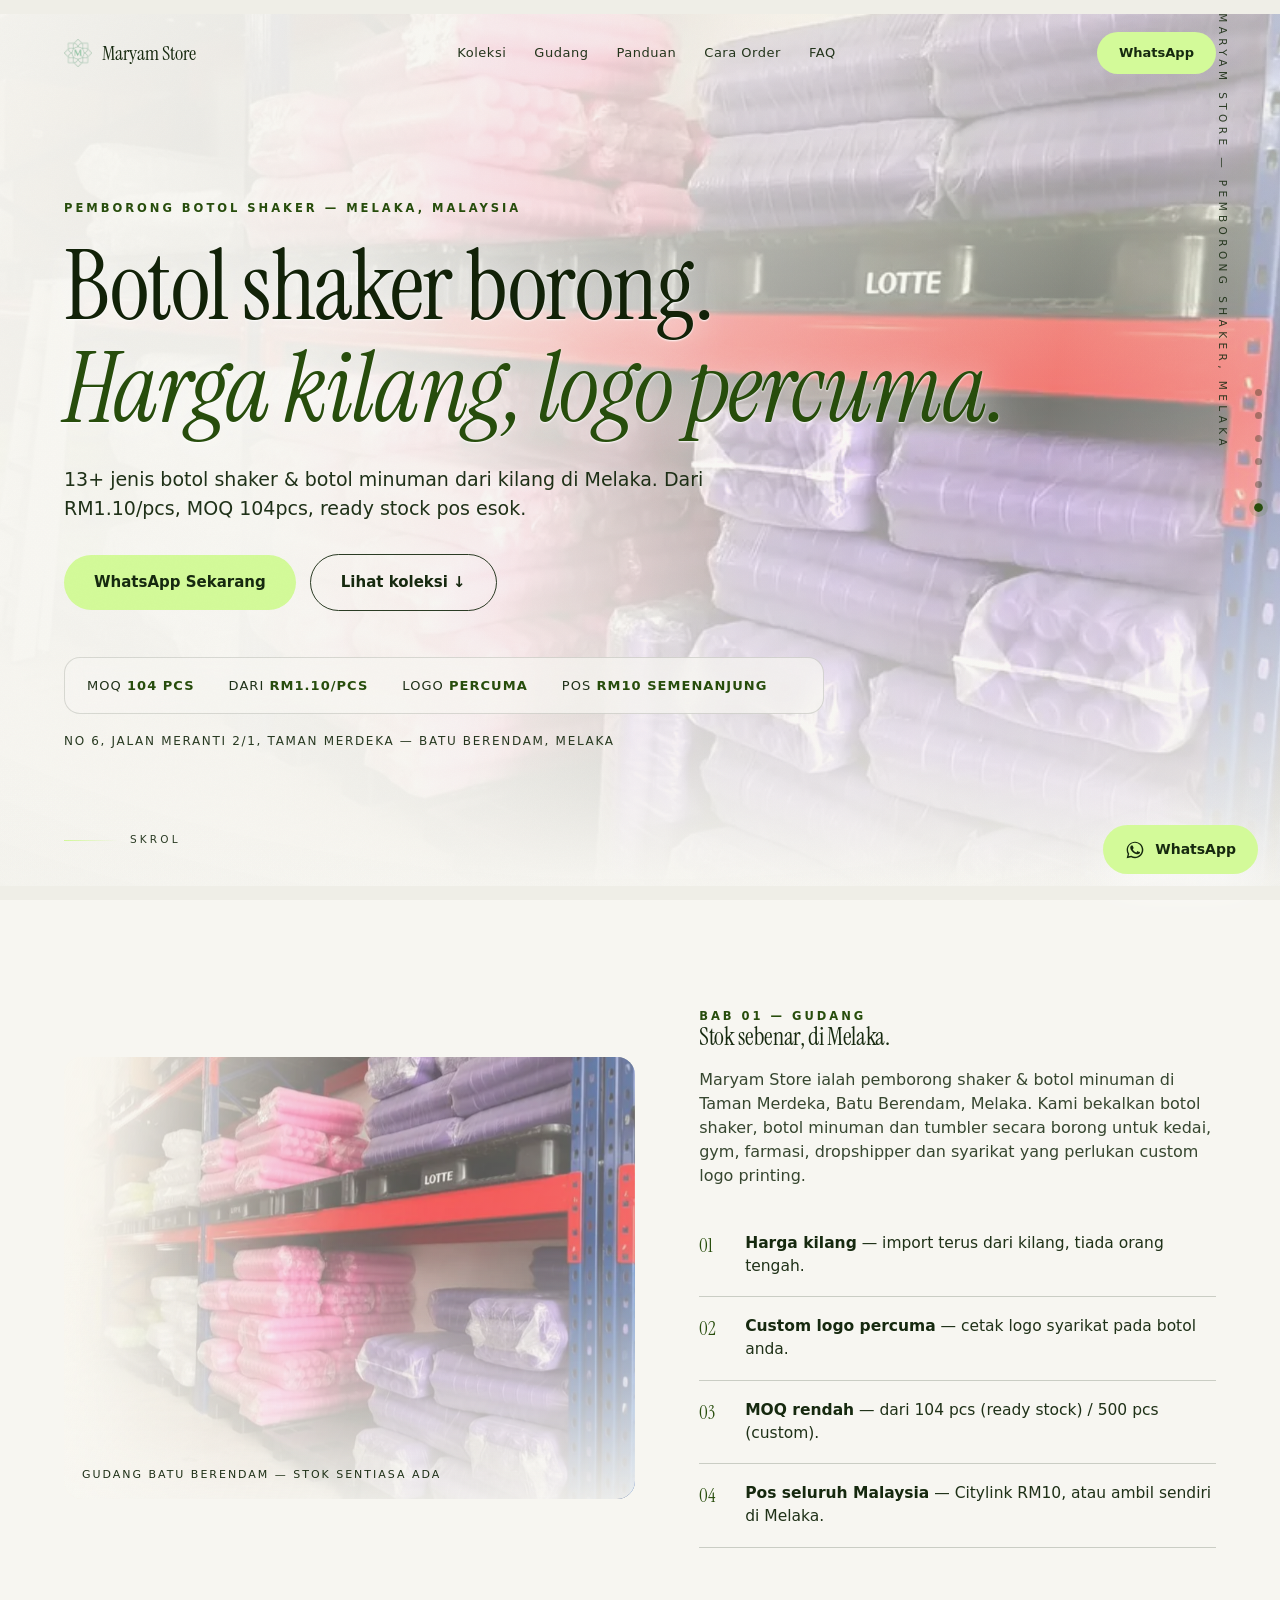
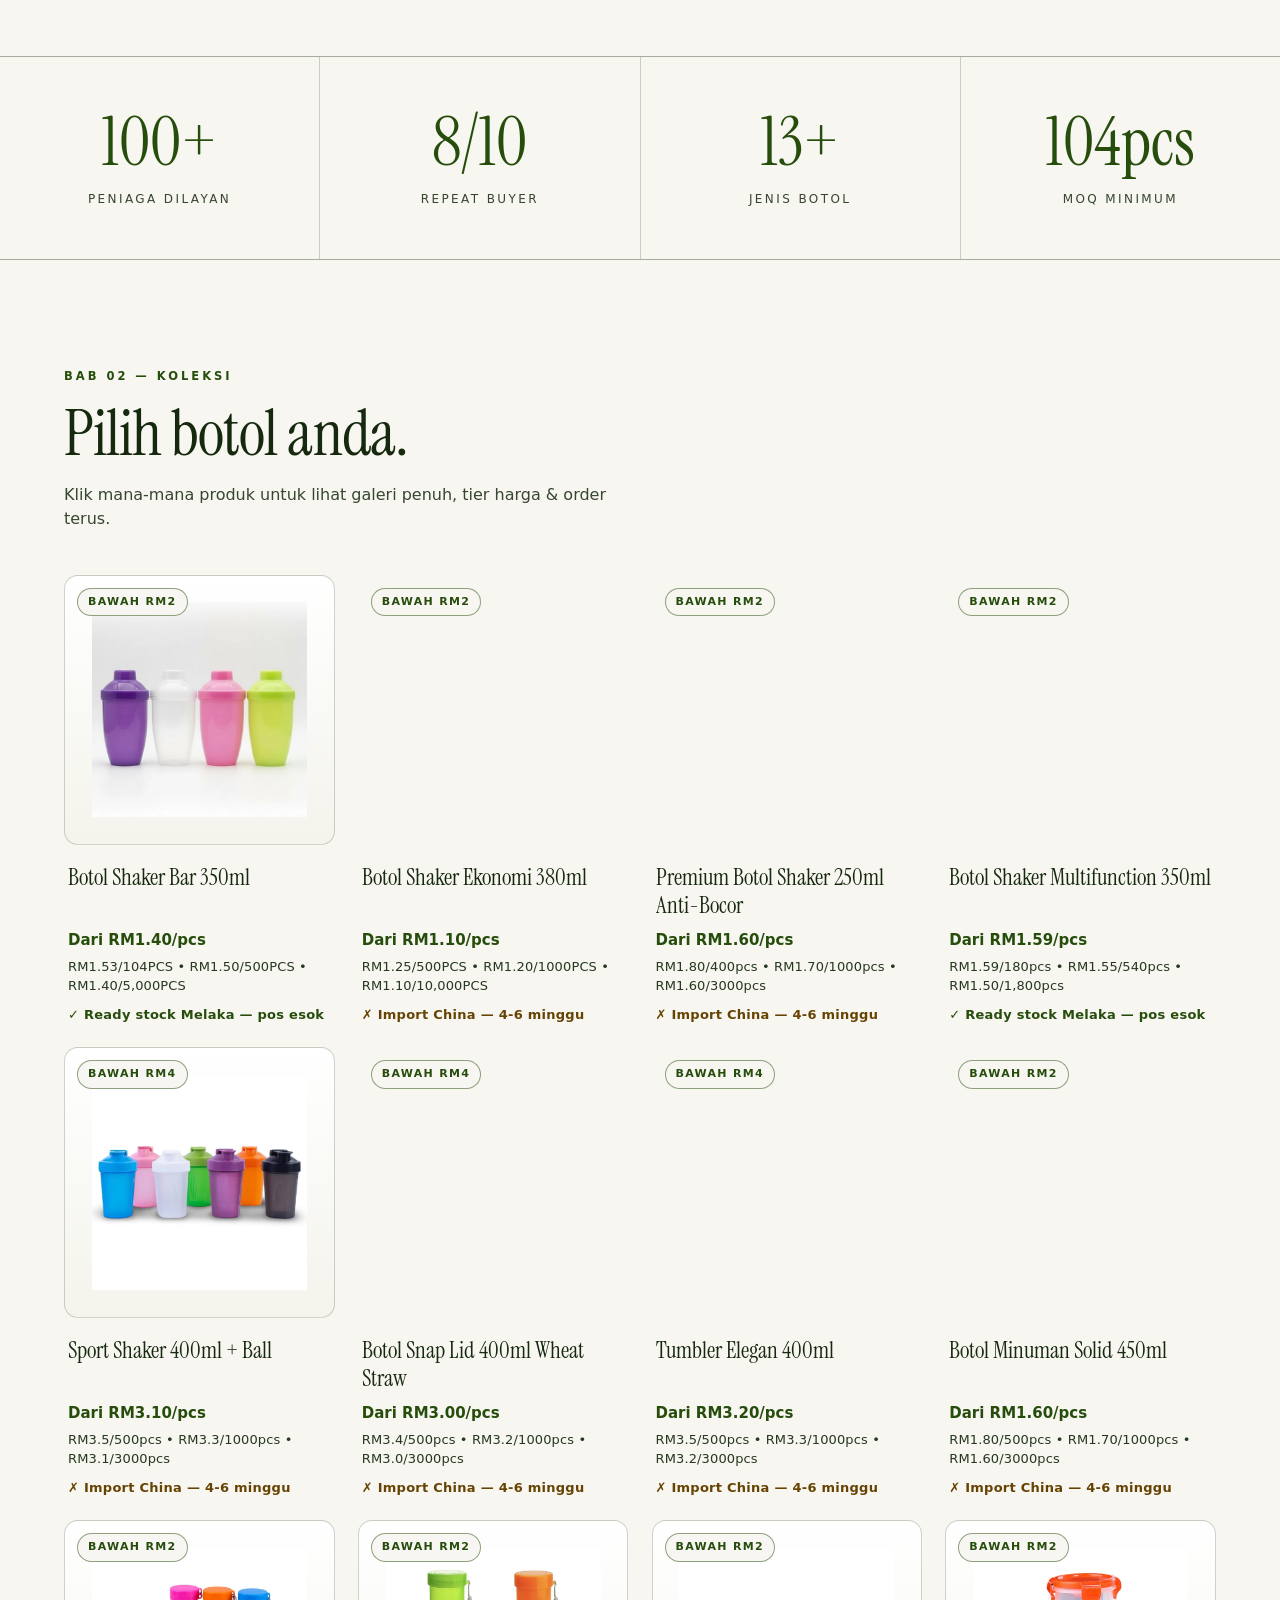
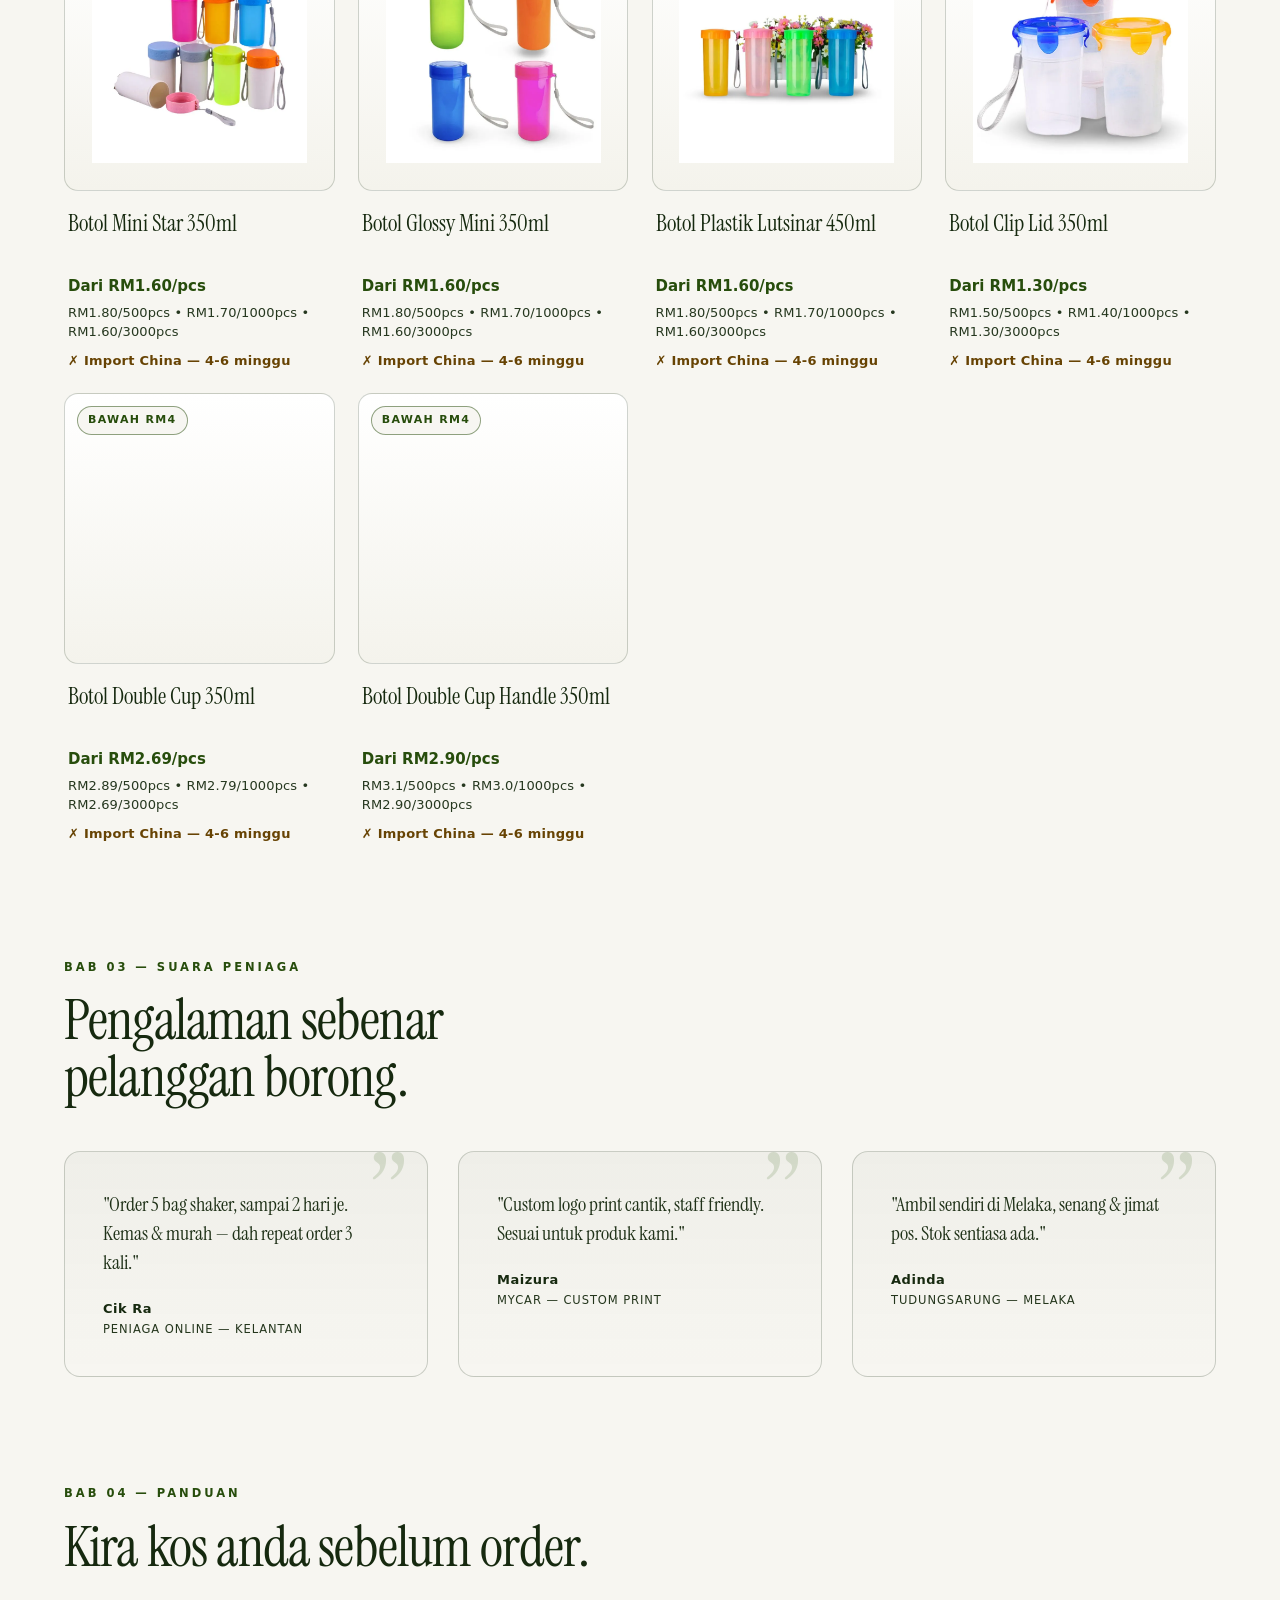
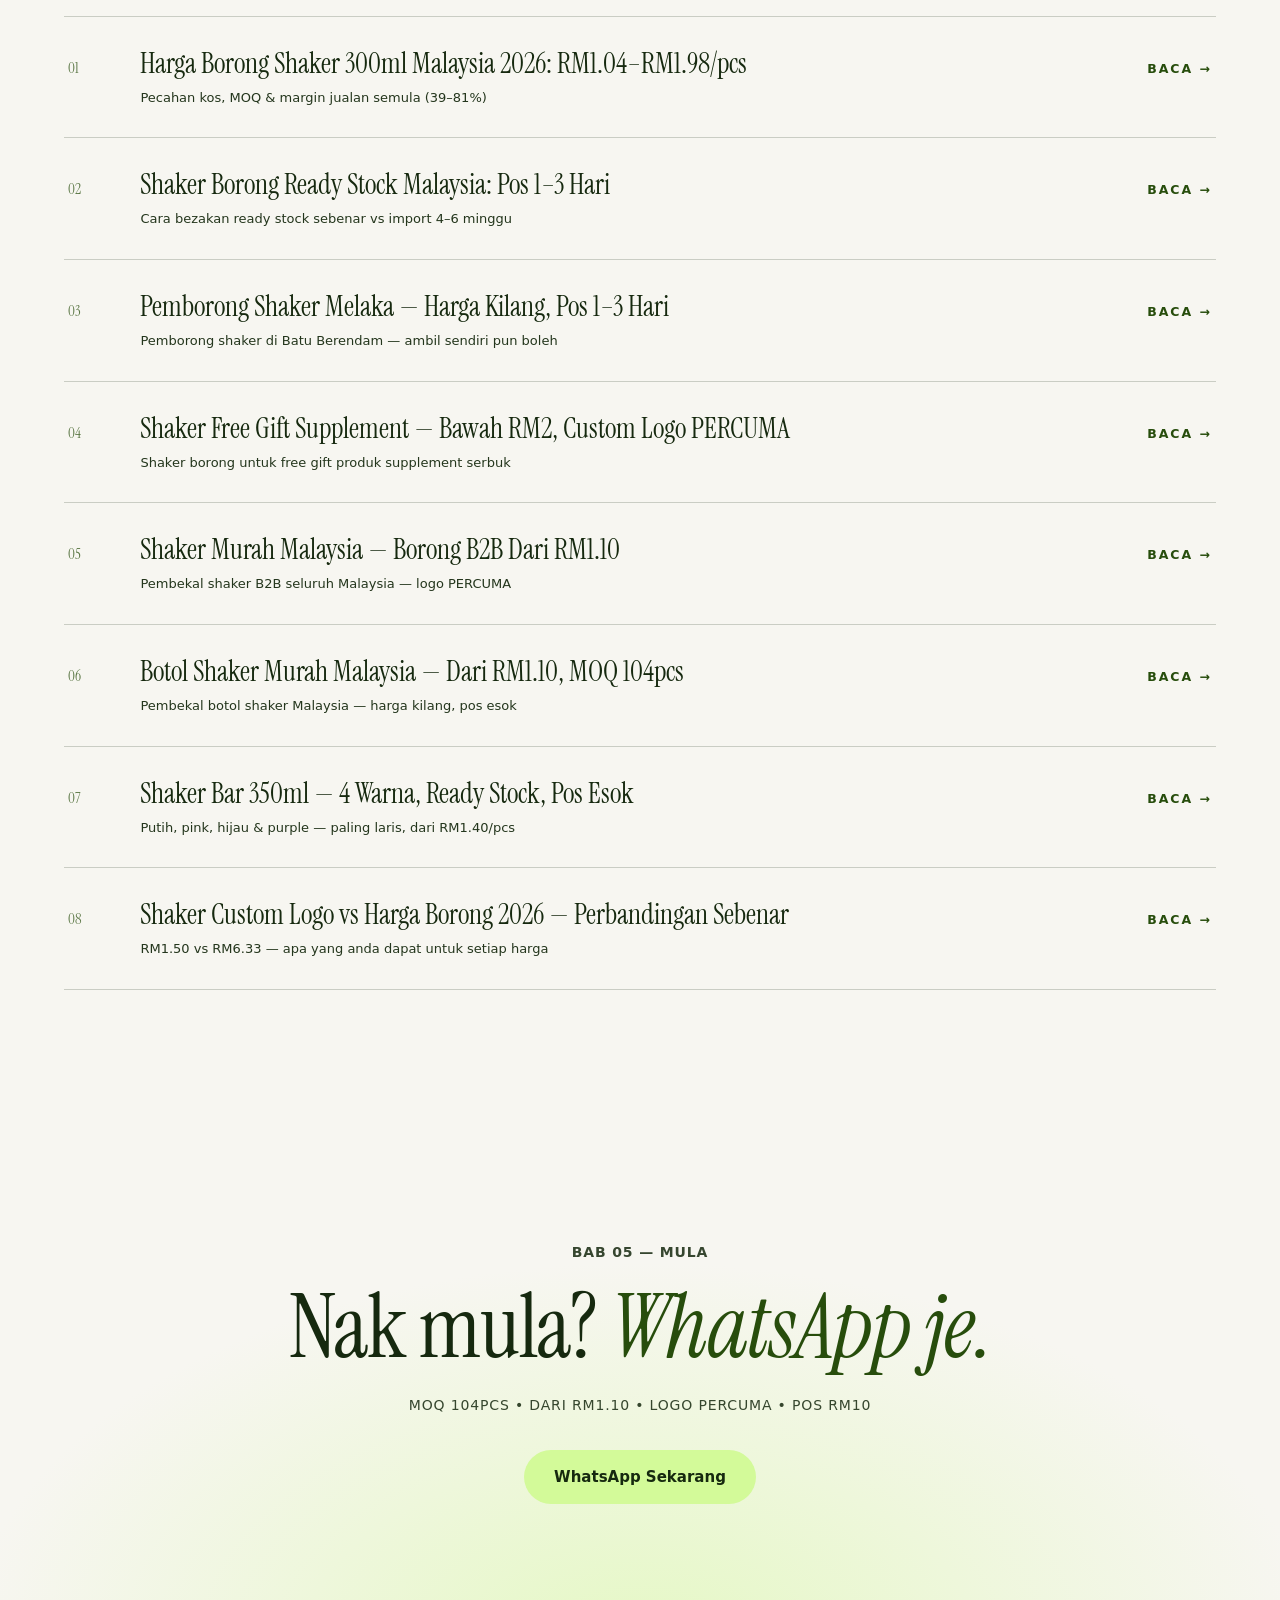
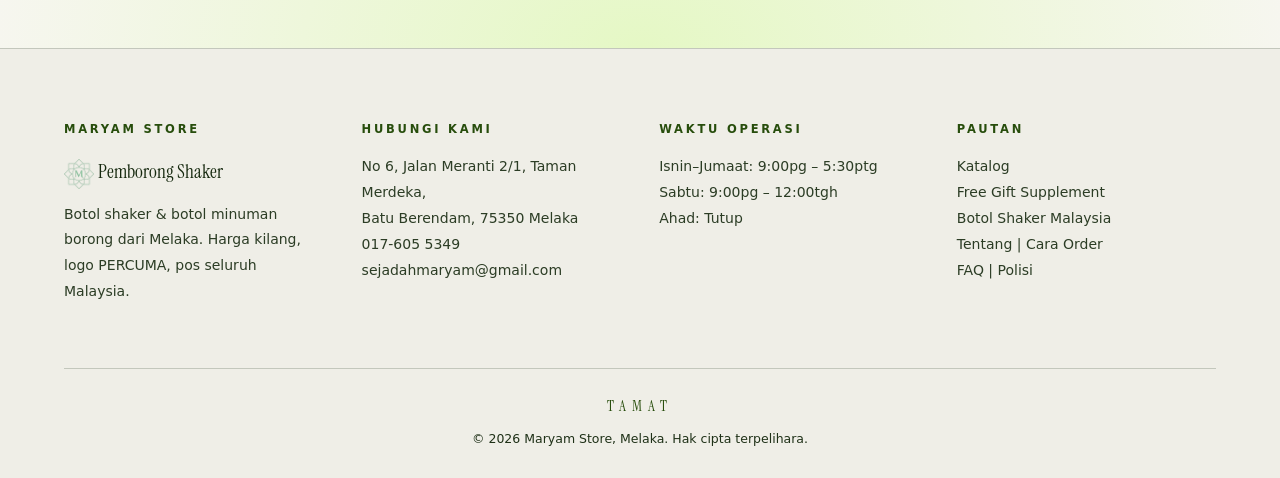
==== index.html @ f5fbf7bd "Desktop: produk tunjuk SEMUA dalam grid (4 lajur, tiada slider) - anak panah dibuang, mobile kekal 3" ====
<!DOCTYPE html>
<html lang="ms">
<head>
<meta charset="UTF-8">
<meta name="viewport" content="width=device-width, initial-scale=1">
<title>Borong Botol Shaker Malaysia — Harga Kilang &amp; Logo PERCUMA</title>
<meta name="description" content="13+ jenis botol shaker &amp; botol minuman borong dari kilang di Melaka. Dari RM1.10/pcs, MOQ 104pcs, logo PERCUMA, pos seluruh Malaysia. WhatsApp 017-6055349.">
<meta property="og:type" content="website">
<meta property="og:title" content="Borong Botol Shaker Malaysia — Harga Kilang &amp; Logo PERCUMA">
<meta property="og:description" content="13+ jenis botol shaker &amp; botol borong dari kilang Melaka. Dari RM1.10/pcs, logo PERCUMA.">
<meta property="og:image" content="https://borongshaker.com/images/hero-gudang-full.webp">
<meta property="og:url" content="https://borongshaker.com/">
<meta property="og:site_name" content="Maryam Store">
<meta name="twitter:card" content="summary_large_image">
<link rel="canonical" href="https://borongshaker.com/">
<link rel="icon" href="/favicon.ico">
<link rel="preload" as="image" href="/images/hero-gudang-full.webp" fetchpriority="high">
<link rel="preconnect" href="https://fonts.googleapis.com">
<link rel="preconnect" href="https://fonts.gstatic.com" crossorigin>
<link href="https://fonts.googleapis.com/css2?family=Instrument+Serif:ital@0;1&display=swap" rel="stylesheet">
<script>
!function(f,b,e,v,n,t,s)
{if(f.fbq)return;n=f.fbq=function(){n.callMethod?
n.callMethod.apply(n,arguments):n.queue.push(arguments)};
if(!f._fbq)f._fbq=n;n.push=n;n.loaded=!0;n.version='2.0';
n.queue=[];t=b.createElement(e);t.async=!0;
t.src=v;s=b.getElementsByTagName(e)[0];s.parentNode.insertBefore(t,s)}(window,
document,'script','https://connect.facebook.net/en_US/fbevents.js');
fbq('init', '3054577544595377');
fbq('track', 'PageView');
</script>
<noscript><img height="1" width="1" style="display:none"
src="https://www.facebook.com/tr?id=3054577544595377&ev=PageView&noscript=1"/></noscript>
<style>
:root{
  --ink:#f7f6f1;
  --ink-2:#ffffff;
  --forest:#1c3a13;
  --forest-soft:#2c5420;
  --lime:#d3fa99;
  --accent:#274d0c;
  --sage:#9aa883;
  --snow:#16290f;
  --stone:#efeee7;
  --pewter:#666666;
  --line:rgba(211,250,153,.16);
  --line-soft:rgba(22,41,15,.2);
  --disp:'Instrument Serif', 'Times New Roman', serif;
  --sans:ui-sans-serif, system-ui, -apple-system, "Segoe UI", Roboto, sans-serif;
  --max:1280px;
  --pad:clamp(20px,5vw,64px);
  --ease:cubic-bezier(.22,.61,.36,1);
}
*{margin:0;padding:0;box-sizing:border-box}
html{scroll-behavior:smooth}
body{background:#f7f6f1;color:var(--snow);font-family:var(--sans);-webkit-font-smoothing:antialiased;overflow-x:hidden;line-height:1.5}
body::before{content:'';position:fixed;inset:0;z-index:60;pointer-events:none;opacity:.02;mix-blend-mode:multiply;
  background-image:url("data:image/svg+xml;utf8,<svg xmlns='http://www.w3.org/2000/svg' width='200' height='200'><filter id='n'><feTurbulence type='fractalNoise' baseFrequency='.85' numOctaves='3'/></filter><rect width='200' height='200' filter='url(%23n)'/></svg>");
  animation:grain 1.1s steps(3) infinite}
@keyframes grain{0%{transform:translate(0,0)}33%{transform:translate(-2%,1%)}66%{transform:translate(1%,-2%)}100%{transform:translate(0,0)}}
body::after{content:'';position:fixed;inset:0;z-index:59;pointer-events:none;
  background:radial-gradient(120% 90% at 50% 40%, transparent 62%, rgba(22,41,15,.035) 100%)}
.wrap{max-width:var(--max);margin:0 auto;padding:0 var(--pad)}
.eyebrow{font-size:11.5px;letter-spacing:.26em;text-transform:uppercase;color:var(--accent);font-weight:600}
.disp{font-family:var(--disp);font-weight:400;letter-spacing:-.015em;line-height:1.02}
.reveal{opacity:0;transform:translateY(28px);filter:blur(6px);transition:opacity .9s var(--ease), transform .9s var(--ease), filter .9s var(--ease)}
.reveal.in{opacity:1;transform:none;filter:none}
.reveal.d1{transition-delay:.12s}.reveal.d2{transition-delay:.24s}.reveal.d3{transition-delay:.36s}.reveal.d4{transition-delay:.48s}

/* ---------- letterbox + progress + nav ---------- */
.bar{position:fixed;left:0;right:0;height:0;background:#efeee7;z-index:70;transition:height 1.1s var(--ease)}
.bar.top{top:0}.bar.bot{bottom:0}
body.ready .bar{height:14px}
.prog{position:fixed;top:0;left:0;height:2px;width:0;background:linear-gradient(90deg,#9aa883,var(--accent));z-index:80;box-shadow:0 0 12px rgba(211,250,153,.6)}
nav.n{position:fixed;top:14px;left:0;right:0;z-index:65;padding:18px var(--pad);display:flex;align-items:center;justify-content:space-between;transition:background .4s var(--ease), backdrop-filter .4s, padding .4s}
nav.n.solid{background:rgba(247,246,241,.86);backdrop-filter:blur(14px);border-bottom:1px solid var(--line-soft);padding:12px var(--pad)}
.brand{display:flex;align-items:center;gap:10px;font-family:var(--disp);font-size:20px;color:var(--snow);text-decoration:none}
.brand img{border-radius:6px}
.nlinks{display:flex;gap:28px}
.nlinks a{color:rgba(22,41,15,.94);text-decoration:none;font-size:13px;letter-spacing:.04em;transition:color .3s}
.nlinks a:hover{color:var(--accent)}
.ncta{background:var(--lime);color:#16290f;text-decoration:none;border-radius:999px;padding:11px 22px;font-size:13px;font-weight:600;transition:transform .3s var(--ease), box-shadow .3s}
.ncta:hover{transform:translateY(-2px);box-shadow:0 10px 30px rgba(211,250,153,.28)}

/* ---------- chapter rail ---------- */
.rail{position:fixed;right:18px;top:50%;transform:translateY(-50%);z-index:64;display:flex;flex-direction:column;gap:16px}
.rail a{width:7px;height:7px;border-radius:50%;background:rgba(22,41,15,.34);display:block;transition:.35s var(--ease)}
.rail a.on{background:var(--accent);box-shadow:0 0 0 4px rgba(61,107,29,.15);transform:scale(1.25)}

/* ---------- hero ---------- */
header.hero{position:relative;min-height:100svh;display:flex;align-items:flex-end;overflow:hidden;padding:140px 0 150px}
.hero-bg{position:absolute;inset:-4%;background:url('images/hero-gudang-full.webp') center/cover no-repeat;animation:kb 26s ease-in-out infinite alternate;filter:brightness(1.06) saturate(.94) contrast(.98)}
@keyframes kb{from{transform:scale(1.02) translate3d(0,0,0)}to{transform:scale(1.16) translate3d(-1.5%,-1.5%,0)}}
.hero-veil{position:absolute;inset:0;background:
  linear-gradient(100deg, rgba(247,246,241,.97) 0%, rgba(247,246,241,.88) 26%, rgba(247,246,241,.52) 56%, rgba(247,246,241,.26) 78%, rgba(247,246,241,.5) 100%),
  radial-gradient(52% 58% at 20% 58%, rgba(247,246,241,.95), rgba(247,246,241,0) 74%),
  linear-gradient(to top, rgba(247,246,241,.99) 2%, rgba(247,246,241,.5) 34%, rgba(247,246,241,.24) 56%, rgba(247,246,241,.5) 100%),
  radial-gradient(60% 50% at 82% 18%, rgba(211,250,153,.22), transparent 72%)}
.hero-in{position:relative;z-index:2;width:100%}
.hero h1{font-size:clamp(42px,7.6vw,96px);line-height:1.07;color:#122208;margin:18px 0 24px;max-width:22ch;
  text-shadow:0 1px 2px rgba(255,255,255,.95),0 4px 34px rgba(255,255,255,.9)}
.hero h1 em{font-style:italic;color:var(--accent)}
.hero p.lead{font-size:clamp(15px,1.6vw,19px);color:rgba(22,41,15,.96);max-width:56ch;margin-bottom:32px;text-shadow:0 1px 16px rgba(255,255,255,.65)}
.hero-side{position:absolute;right:calc(var(--pad) - 6px);top:50%;transform:translateY(-50%) rotate(90deg);transform-origin:right center;z-index:2;font-size:10.5px;letter-spacing:.42em;text-transform:uppercase;color:rgba(22,41,15,.88);white-space:nowrap}
@media (max-width:1100px){.hero-side{display:none}}
.cta-row{display:flex;gap:14px;flex-wrap:wrap;align-items:center}
.btn{display:inline-flex;align-items:center;gap:10px;border-radius:999px;padding:16px 30px;font-size:15px;font-weight:600;text-decoration:none;transition:transform .35s var(--ease), box-shadow .35s, background .35s;min-height:48px}
.btn-lime{background:var(--lime);color:#16290f}
.btn-lime:hover{transform:translateY(-3px);box-shadow:0 16px 40px rgba(211,250,153,.3)}
.btn-ghost{border:1px solid rgba(22,41,15,.9);color:var(--snow)}
.btn-ghost:hover{border-color:var(--accent);color:var(--accent);transform:translateY(-3px)}
.hud{margin-top:46px;display:flex;flex-wrap:wrap;gap:8px 34px;padding:18px 22px;border:1px solid rgba(22,41,15,.14);
  border-radius:16px;background:rgba(247,246,241,.72);backdrop-filter:blur(8px);max-width:760px}
.hud span{font-size:13px;font-weight:500;letter-spacing:.08em;text-transform:uppercase;color:rgba(22,41,15,.96)}
.hud b{color:var(--accent);font-weight:600}
.scroll-cue{position:absolute;bottom:52px;left:var(--pad);z-index:2;display:flex;align-items:center;gap:12px;font-size:10.5px;letter-spacing:.3em;text-transform:uppercase;color:rgba(22,41,15,.9)}
.scroll-cue i{width:54px;height:1px;background:linear-gradient(90deg,var(--lime),transparent);display:block;animation:pulse 2.4s infinite}
@keyframes pulse{0%,100%{opacity:.3;transform:scaleX(.6)}50%{opacity:1;transform:scaleX(1)}}

/* ---------- chapter shell ---------- */
section.chap{position:relative;padding:clamp(88px,12vh,150px) 0}
.chap-head{margin-bottom:clamp(36px,6vh,68px)}
.chap-head h2{font-size:clamp(32px,5.2vw,64px);margin:16px 0 0;max-width:22ch}
.chap-head p{color:rgba(22,41,15,.86);max-width:62ch;margin-top:18px;font-size:clamp(15px,1.4vw,17px)}
.hr{height:1px;background:linear-gradient(90deg,var(--line),transparent);margin:0}

/* gudang chapter */
.gudang{display:grid;grid-template-columns:1.05fr .95fr;gap:clamp(28px,5vw,72px);align-items:center}
.band{position:relative;border-radius:18px;overflow:hidden;aspect-ratio:4/3.1}
.band img{width:100%;height:118%;object-fit:cover;display:block;will-change:transform;filter:brightness(1.04) saturate(.96) contrast(.96)}
.band::after{content:'';position:absolute;inset:0;background:linear-gradient(115deg,rgba(247,246,241,.75) 0%,rgba(247,246,241,.3) 46%,rgba(247,246,241,.45) 100%),linear-gradient(to top,rgba(247,246,241,.9),transparent 58%)}
.facts{list-style:none;margin-top:26px}
.facts li{display:flex;gap:16px;padding:18px 0;border-bottom:1px solid var(--line-soft);font-size:15.5px;color:rgba(22,41,15,.96)}
.facts li b{color:var(--snow);font-weight:600}
.facts li span.num{font-family:var(--disp);color:var(--accent);font-size:19px;min-width:30px}

/* stats */
.stats{display:grid;grid-template-columns:repeat(4,1fr);gap:1px;background:var(--line-soft);border-top:1px solid var(--line-soft);border-bottom:1px solid var(--line-soft)}
.stat{background:#f7f6f1;padding:clamp(28px,4vw,52px) 22px;text-align:center}
.stat .n{font-family:var(--disp);font-size:clamp(38px,5.6vw,68px);color:var(--accent);line-height:1}
.stat .l{font-size:12px;font-weight:500;letter-spacing:.2em;text-transform:uppercase;color:rgba(22,41,15,.86);margin-top:14px}

/* ---------- film reel (produk) ---------- */
.reel-head{display:flex;justify-content:space-between;align-items:flex-end;gap:24px;flex-wrap:wrap}
.arrows{display:flex;gap:10px}
.arrows button{width:46px;height:46px;border-radius:50%;border:1px solid rgba(22,41,15,.58);background:transparent;color:var(--snow);font-size:18px;cursor:pointer;transition:.3s var(--ease)}
.arrows button:hover{background:var(--lime);color:#16290f;border-color:var(--accent)}
/* Desktop: SEMUA produk nampak sekali gus (tiada slider) */
.reel{display:grid;grid-template-columns:repeat(4,minmax(0,1fr));gap:clamp(14px,1.8vw,24px);
  overflow:visible;padding:44px 0 8px}
.card{width:auto;cursor:pointer;position:relative}
@media (max-width:1100px){ .reel{grid-template-columns:repeat(3,minmax(0,1fr))} }
.reel-head .arrows{display:none}
.card .frame{position:relative;border:1px solid var(--line-soft);border-radius:14px;overflow:hidden;background:linear-gradient(180deg,#ffffff,#f4f3ec);aspect-ratio:1/1}
.card .frame img{width:100%;height:100%;object-fit:contain;padding:10%;transition:transform 1.1s var(--ease), filter .6s}
.card:hover .frame img{transform:scale(1.07)}
.card .frame::after{content:'';position:absolute;inset:0;background:radial-gradient(65% 55% at 50% 45%,rgba(211,250,153,.12),transparent 70%);opacity:0;transition:opacity .5s}
.card:hover .frame::after{opacity:1}
.card .tag{position:absolute;top:12px;left:12px;background:rgba(247,246,241,.92);backdrop-filter:blur(6px);border:1px solid rgba(39,77,12,.5);color:var(--accent);font-size:11px;font-weight:600;letter-spacing:.12em;text-transform:uppercase;padding:5px 10px;border-radius:999px}
.card .meta{padding:18px 4px 0}
.card .meta h3{font-family:var(--disp);font-size:23px;font-weight:400;line-height:1.22;margin-bottom:10px;min-height:calc(2 * 1.22em);display:-webkit-box;-webkit-line-clamp:2;-webkit-box-orient:vertical;overflow:hidden}
.card .price{color:var(--accent);font-weight:700;font-size:15px}
.card .tier{color:rgba(22,41,15,.93);font-size:13px;font-weight:500;margin-top:5px;letter-spacing:.01em}
.card .st{font-size:13px;font-weight:600;margin-top:9px;letter-spacing:.02em}
.card .st.ok{color:var(--accent)}
.card .st.imp{color:#674303}

/* testimonials */
.quotes{display:grid;grid-template-columns:repeat(3,1fr);gap:clamp(16px,2.4vw,30px)}
.quote{border:1px solid var(--line-soft);border-radius:16px;padding:clamp(26px,3vw,38px);background:linear-gradient(180deg,rgba(22,41,15,.035),transparent);position:relative;overflow:hidden}
.quote::before{content:'”';position:absolute;top:-14px;right:20px;font-family:var(--disp);font-size:120px;color:rgba(61,107,29,.16);line-height:1}
.quote p{font-family:var(--disp);font-size:20px;line-height:1.45;color:rgba(22,41,15,.96);margin-bottom:22px}
.quote .who{font-size:13px;font-weight:600;letter-spacing:.04em}
.quote .role{font-size:11.5px;color:rgba(22,41,15,.94);margin-top:3px;letter-spacing:.08em;text-transform:uppercase}

/* artikel as title cards */
.titles{display:flex;flex-direction:column}
.tcard{display:flex;align-items:baseline;gap:clamp(16px,3vw,40px);padding:clamp(20px,2.6vw,30px) 4px;border-top:1px solid var(--line-soft);text-decoration:none;color:var(--snow);transition:padding .45s var(--ease), background .45s}
.tcard:last-child{border-bottom:1px solid var(--line-soft)}
.tcard:hover{padding-left:22px;background:linear-gradient(90deg,rgba(211,250,153,.05),transparent)}
.tcard .no{font-family:var(--disp);font-size:15px;color:var(--accent);min-width:34px;opacity:.75}
.tcard .txt{flex:1}
.tcard h3{font-family:var(--disp);font-size:clamp(19px,2.3vw,28px);font-weight:400;line-height:1.22}
.tcard small{display:block;color:rgba(22,41,15,.94);font-size:13px;margin-top:7px;font-family:var(--sans)}
.tcard .go{font-size:12.5px;font-weight:600;letter-spacing:.16em;text-transform:uppercase;color:var(--accent);white-space:nowrap}

/* finale */
.finale{position:relative;text-align:center;padding:clamp(96px,16vh,180px) 0;overflow:hidden;background:radial-gradient(75% 100% at 50% 100%, rgba(211,250,153,.5), #f7f6f1 70%)}
.finale h2{font-size:clamp(38px,7vw,88px);color:var(--snow);margin-bottom:22px}
.finale h2 em{font-style:italic;color:var(--accent)}
.finale p{color:rgba(22,41,15,.86);margin-bottom:34px;letter-spacing:.06em;font-size:14px;text-transform:uppercase}

/* credits footer */
footer.credits{background:#efeee7;border-top:1px solid var(--line-soft);padding:clamp(56px,8vh,90px) 0 30px}
.cred-grid{display:grid;grid-template-columns:repeat(auto-fit,minmax(210px,1fr));gap:clamp(26px,3vw,42px)}
.cred-h{font-size:11.5px;font-weight:600;letter-spacing:.24em;text-transform:uppercase;color:var(--accent);margin-bottom:16px}
.cred-col p,.cred-col a{font-size:14px;line-height:1.85;color:rgba(22,41,15,.9);text-decoration:none}
.cred-col a:hover{color:var(--accent)}
.cred-brand{font-family:var(--disp);font-size:22px;display:flex;align-items:center;gap:10px;margin-bottom:14px;color:var(--snow)}
.cred-brand img{border-radius:6px}
.cred-end{text-align:center;margin-top:clamp(42px,7vh,70px);padding-top:26px;border-top:1px solid var(--line-soft)}
.cred-end .fin{font-family:var(--disp);font-size:15px;letter-spacing:.4em;text-transform:uppercase;color:var(--accent)}
.cred-end p{font-size:12.5px;color:rgba(22,41,15,.96);margin-top:12px}

/* floating WA */
.fab{position:fixed;right:22px;bottom:26px;z-index:66;display:flex;align-items:center;gap:10px;background:var(--lime);color:#16290f;text-decoration:none;border-radius:999px;padding:14px 22px;font-size:14px;font-weight:600;box-shadow:0 14px 40px rgba(255,255,255,.6);transition:transform .35s var(--ease)}
.fab:hover{transform:translateY(-3px) scale(1.02)}
.fab svg{width:20px;height:20px;fill:#16290f}

/* modal */
.modal{display:none;position:fixed;inset:0;background:rgba(247,246,241,.93);backdrop-filter:blur(8px);z-index:90;padding:20px;overflow-y:auto}
.modal.open{display:flex;align-items:center;justify-content:center}
.modal-box{background:#ffffff;border:1px solid var(--line);border-radius:18px;max-width:780px;width:100%;padding:18px;position:relative;animation:pop .5s var(--ease)}
@keyframes pop{from{opacity:0;transform:translateY(24px) scale(.97)}to{opacity:1;transform:none}}
.modal-x{position:absolute;top:14px;right:14px;background:rgba(247,246,241,.7);border:1px solid var(--line-soft);color:var(--snow);width:38px;height:38px;border-radius:50%;font-size:17px;cursor:pointer;z-index:2}
.modal-img{width:100%;max-height:58vh;object-fit:contain;border-radius:12px;background:#f4f3ec}
.modal-strip{display:flex;gap:8px;overflow-x:auto;padding:14px 0}
.modal-strip img{width:60px;height:60px;object-fit:cover;border-radius:8px;cursor:pointer;opacity:.5;border:1px solid transparent;transition:.3s}
.modal-strip img.act{opacity:1;border-color:var(--accent)}
#mName{font-family:var(--disp);font-size:23px;font-weight:400;margin:6px 0 4px}
.modal-price{font-size:13px;color:rgba(22,41,15,.96);margin-bottom:16px}
.morder{display:inline-block;background:var(--lime);color:#16290f;border-radius:999px;padding:14px 26px;text-decoration:none;font-size:14px;font-weight:600}

@media (max-width:980px){
  .gudang{grid-template-columns:1fr}
  .quotes{grid-template-columns:1fr}
  .stats{grid-template-columns:1fr 1fr}
  .rail{display:none}
  .nlinks{display:none}
}
@media (max-width:700px){
  /* PRODUK MOBILE: 3 baris nampak terus, tiap baris boleh geser */
  .reel{
    display:grid;
    grid-template-columns:none;      /* batalkan grid 4-lajur desktop */
    grid-template-rows:repeat(3,auto);
    grid-auto-flow:column;
    grid-auto-columns:clamp(112px,32vw,140px);
    column-gap:10px;row-gap:14px;
    align-items:start;
    overflow-x:auto;overflow-y:hidden;
    scroll-snap-type:x mandatory;
    padding:14px 0 4px;
    -webkit-overflow-scrolling:touch;
    scrollbar-width:none;
  }
  .reel::-webkit-scrollbar{display:none}
  .card{flex:none;width:auto;scroll-snap-align:start}
  .card .frame{border-radius:11px}
  .card .meta{padding:8px 2px 0}
  .card .meta h3{font-size:13.5px;line-height:1.25;margin-bottom:5px;min-height:calc(2 * 1.25em);
    display:-webkit-box;-webkit-line-clamp:2;-webkit-box-orient:vertical;overflow:hidden}
  .card .price{font-size:11px}
  .card .tier{display:none}
  .card .st{font-size:10px;margin-top:4px;line-height:1.25;
    display:-webkit-box;-webkit-line-clamp:1;-webkit-box-orient:vertical;overflow:hidden}
  .card .tag{font-size:8.5px;padding:3px 7px;top:6px;left:6px;letter-spacing:.08em}
  .reel-head{margin-bottom:0}
  .reel-head .arrows{display:none}
  .reel-head p:not(.eyebrow){display:none}
  #koleksi .reel-head h2{font-size:25px !important;margin-top:8px !important}
  #koleksi.chap{padding-top:40px;padding-bottom:64px}
}
@media (max-width:640px){
  .hero{padding-top:120px;min-height:92svh}
  .hud{gap:6px 20px}
  .fab{right:14px;bottom:16px;padding:14px;border-radius:50%;font-size:0}
  .fab svg{width:22px;height:22px}
  .tcard{flex-wrap:wrap;gap:10px}
  .reel{grid-auto-columns:clamp(112px,34vw,146px)}
}
@media (prefers-reduced-motion:reduce){
  *{animation:none!important;transition:none!important}
  .reveal{opacity:1;transform:none;filter:none}
  html{scroll-behavior:auto}
}
</style>
<!-- Cloudflare Web Analytics --><script type='module' src='https://static.cloudflareinsights.com/beacon.min.js' data-cf-beacon='{"token": "6c96262fd3b8443f9a3ef1fd775b9cbe"}'></script><!-- End Cloudflare Web Analytics -->
</head>
<body>
<div class="bar top"></div><div class="bar bot"></div>
<div class="prog" id="prog"></div>

<nav class="n" id="nav">
  <a class="brand" href="/"><img src="images/logo.png" alt="Maryam Store" width="28" height="28"> Maryam Store</a>
  <div class="nlinks">
    <a href="#koleksi">Koleksi</a>
    <a href="#gudang">Gudang</a>
    <a href="#panduan">Panduan</a>
    <a href="cara-order.html">Cara Order</a>
    <a href="faq.html">FAQ</a>
  </div>
  <a class="ncta" href="https://wa.me/60176055349?text=Assalamualaikum%2C%20saya%20nak%20order%20borong">WhatsApp</a>
</nav>

<div class="rail" id="rail">
  <a href="#hero" title="Pembuka"></a>
  <a href="#gudang" title="Gudang"></a>
  <a href="#koleksi" title="Koleksi"></a>
  <a href="#suara" title="Suara peniaga"></a>
  <a href="#panduan" title="Panduan"></a>
  <a href="#mula" title="Mula"></a>
</div>

<header class="hero" id="hero">
  <div class="hero-bg"></div>
  <div class="hero-veil"></div>
  <div class="hero-in wrap">
    <p class="eyebrow reveal">Pemborong Botol Shaker — Melaka, Malaysia</p>
    <h1 class="disp reveal d1">Botol shaker borong.<br><em>Harga kilang, logo percuma.</em></h1>
    <p class="lead reveal d2">13+ jenis botol shaker &amp; botol minuman dari kilang di Melaka. Dari RM1.10/pcs, MOQ 104pcs, ready stock pos esok.</p>
    <div class="cta-row reveal d3">
      <a class="btn btn-lime" href="https://wa.me/60176055349?text=Assalamualaikum%2C%20saya%20nak%20order%20borong">WhatsApp Sekarang</a>
      <a class="btn btn-ghost" href="#koleksi">Lihat koleksi ↓</a>
    </div>
    <div class="hud reveal d4">
      <span>MOQ <b>104 pcs</b></span>
      <span>Dari <b>RM1.10/pcs</b></span>
      <span>Logo <b>PERCUMA</b></span>
      <span>Pos <b>RM10 Semenanjung</b></span>
    </div>
    <p style="margin-top:18px;font-size:12px;letter-spacing:.14em;text-transform:uppercase;color:rgba(22,41,15,.92)" class="reveal d4">No 6, Jalan Meranti 2/1, Taman Merdeka — Batu Berendam, Melaka</p>
  </div>
  <div class="hero-side">Maryam Store — Pemborong Shaker, Melaka</div>
  <div class="scroll-cue"><i></i> Skrol</div>
</header>

<section class="chap" id="gudang">
  <div class="wrap gudang">
    <figure class="band reveal" data-parallax="0.06" style="margin:0">
      <img src="images/hero1.webp" alt="Rak gudang Maryam Store dipenuhi stok botol shaker di Batu Berendam, Melaka" loading="lazy" decoding="async" style="object-position:70% 50%">
      <figcaption style="position:absolute;left:18px;bottom:16px;z-index:2;font-size:11px;letter-spacing:.18em;text-transform:uppercase;color:rgba(22,41,15,.96)">Gudang Batu Berendam — stok sentiasa ada</figcaption>
    </figure>
    <div>
      <p class="eyebrow reveal">Bab 01 — Gudang</p>
      <h2 class="disp reveal d1">Stok sebenar, di Melaka.</h2>
      <p class="reveal d2" style="color:rgba(22,41,15,.86);margin-top:18px">Maryam Store ialah pemborong shaker &amp; botol minuman di Taman Merdeka, Batu Berendam, Melaka. Kami bekalkan botol shaker, botol minuman dan tumbler secara borong untuk kedai, gym, farmasi, dropshipper dan syarikat yang perlukan custom logo printing.</p>
      <ul class="facts">
        <li class="reveal d1"><span class="num">01</span><div><b>Harga kilang</b> — import terus dari kilang, tiada orang tengah.</div></li>
        <li class="reveal d2"><span class="num">02</span><div><b>Custom logo percuma</b> — cetak logo syarikat pada botol anda.</div></li>
        <li class="reveal d3"><span class="num">03</span><div><b>MOQ rendah</b> — dari 104 pcs (ready stock) / 500 pcs (custom).</div></li>
        <li class="reveal d4"><span class="num">04</span><div><b>Pos seluruh Malaysia</b> — Citylink RM10, atau ambil sendiri di Melaka.</div></li>
      </ul>
    </div>
  </div>
</section>

<div class="stats">
  <div class="stat"><div class="n" data-count="100" data-suffix="+">0</div><div class="l">Peniaga dilayan</div></div>
  <div class="stat"><div class="n" data-count="8" data-suffix="/10">0</div><div class="l">Repeat buyer</div></div>
  <div class="stat"><div class="n" data-count="13" data-suffix="+">0</div><div class="l">Jenis botol</div></div>
  <div class="stat"><div class="n" data-count="104" data-suffix="pcs">0</div><div class="l">MOQ minimum</div></div>
</div>

<section class="chap" id="koleksi">
  <div class="wrap">
    <div class="reel-head">
      <div>
        <p class="eyebrow reveal">Bab 02 — Koleksi</p>
        <h2 class="disp reveal d1" style="font-size:clamp(32px,5.2vw,64px);margin-top:16px;max-width:22ch">Pilih botol anda.</h2>
        <p class="reveal d2" style="color:rgba(22,41,15,.86);margin-top:16px;max-width:56ch">Klik mana-mana produk untuk lihat galeri penuh, tier harga &amp; order terus.</p>
      </div>
      <div class="arrows reveal d2">
        <button id="rvL" aria-label="Sebelum">‹</button>
        <button id="rvR" aria-label="Seterusnya">›</button>
      </div>
    </div>
    <div class="reel" id="reel"></div>
  </div>
</section>

<section class="chap" id="suara" style="padding-top:0">
  <div class="wrap">
    <p class="eyebrow reveal">Bab 03 — Suara peniaga</p>
    <h2 class="disp reveal d1" style="font-size:clamp(30px,4.6vw,56px);margin:16px 0 44px;max-width:22ch">Pengalaman sebenar pelanggan borong.</h2>
    <div class="quotes">
      <div class="quote reveal"><p>"Order 5 bag shaker, sampai 2 hari je. Kemas &amp; murah — dah repeat order 3 kali."</p><div class="who">Cik Ra</div><div class="role">Peniaga online — Kelantan</div></div>
      <div class="quote reveal d1"><p>"Custom logo print cantik, staff friendly. Sesuai untuk produk kami."</p><div class="who">Maizura</div><div class="role">MYCAR — custom print</div></div>
      <div class="quote reveal d2"><p>"Ambil sendiri di Melaka, senang &amp; jimat pos. Stok sentiasa ada."</p><div class="who">Adinda</div><div class="role">TudungSarung — Melaka</div></div>
    </div>
  </div>
</section>

<section class="chap" id="panduan" style="padding-top:0">
  <div class="wrap">
    <p class="eyebrow reveal">Bab 04 — Panduan</p>
    <h2 class="disp reveal d1" style="font-size:clamp(30px,4.6vw,56px);margin:16px 0 40px;max-width:24ch">Kira kos anda sebelum order.</h2>
    <div class="titles">
      <a class="tcard reveal" href="harga-borong-shaker-2026.html"><span class="no">01</span><span class="txt"><h3>Harga Borong Shaker 300ml Malaysia 2026: RM1.04–RM1.98/pcs</h3><small>Pecahan kos, MOQ &amp; margin jualan semula (39–81%)</small></span><span class="go">Baca →</span></a>
      <a class="tcard reveal" href="shaker-borong-ready-stock-malaysia.html"><span class="no">02</span><span class="txt"><h3>Shaker Borong Ready Stock Malaysia: Pos 1–3 Hari</h3><small>Cara bezakan ready stock sebenar vs import 4–6 minggu</small></span><span class="go">Baca →</span></a>
      <a class="tcard reveal" href="shaker-murah-melaka.html"><span class="no">03</span><span class="txt"><h3>Pemborong Shaker Melaka — Harga Kilang, Pos 1–3 Hari</h3><small>Pemborong shaker di Batu Berendam — ambil sendiri pun boleh</small></span><span class="go">Baca →</span></a>
      <a class="tcard reveal" href="supplement.html"><span class="no">04</span><span class="txt"><h3>Shaker Free Gift Supplement — Bawah RM2, Custom Logo PERCUMA</h3><small>Shaker borong untuk free gift produk supplement serbuk</small></span><span class="go">Baca →</span></a>
      <a class="tcard reveal" href="shaker-murah-malaysia.html"><span class="no">05</span><span class="txt"><h3>Shaker Murah Malaysia — Borong B2B Dari RM1.10</h3><small>Pembekal shaker B2B seluruh Malaysia — logo PERCUMA</small></span><span class="go">Baca →</span></a>
      <a class="tcard reveal" href="botol-shaker-malaysia.html"><span class="no">06</span><span class="txt"><h3>Botol Shaker Murah Malaysia — Dari RM1.10, MOQ 104pcs</h3><small>Pembekal botol shaker Malaysia — harga kilang, pos esok</small></span><span class="go">Baca →</span></a>
      <a class="tcard reveal" href="shaker-bar-350ml.html"><span class="no">07</span><span class="txt"><h3>Shaker Bar 350ml — 4 Warna, Ready Stock, Pos Esok</h3><small>Putih, pink, hijau &amp; purple — paling laris, dari RM1.40/pcs</small></span><span class="go">Baca →</span></a>
      <a class="tcard reveal" href="shaker-custom-logo-harga-2026.html"><span class="no">08</span><span class="txt"><h3>Shaker Custom Logo vs Harga Borong 2026 — Perbandingan Sebenar</h3><small>RM1.50 vs RM6.33 — apa yang anda dapat untuk setiap harga</small></span><span class="go">Baca →</span></a>
    </div>
  </div>
</section>

<section class="finale" id="mula">
  <div class="wrap">
    <p class="eyebrow reveal" style="display:block;margin-bottom:20px">Bab 05 — Mula</p>
    <h2 class="disp reveal d1">Nak mula? <em>WhatsApp je.</em></h2>
    <p class="reveal d2">MOQ 104pcs • Dari RM1.10 • Logo PERCUMA • Pos RM10</p>
    <a class="btn btn-lime reveal d3" href="https://wa.me/60176055349?text=Assalamualaikum%2C%20saya%20nak%20order%20borong">WhatsApp Sekarang</a>
  </div>
</section>

<div class="modal" id="modal" onclick="if(event.target===this)closeGal()">
  <div class="modal-box">
    <button class="modal-x" onclick="closeGal()">✕</button>
    <img class="modal-img" id="mImg" alt="Produk">
    <div class="modal-strip" id="mStrip"></div>
    <h3 id="mName"></h3>
    <p class="modal-price" id="mPrice"></p>
    <a class="morder" id="mOrder" target="_blank" rel="noopener">Order WhatsApp</a>
  </div>
</div>

<footer class="credits">
  <div class="wrap">
    <div class="cred-grid">
      <div class="cred-col">
        <div class="cred-h">Maryam Store</div>
        <p style="margin-bottom:12px"><img src="images/logo.png" alt="Maryam Store" width="30" height="30" style="border-radius:6px;display:inline-block;vertical-align:middle"> <span style="font-family:var(--disp);font-size:19px;color:var(--snow)">Pemborong Shaker</span></p>
        <p>Botol shaker &amp; botol minuman borong dari Melaka. Harga kilang, logo PERCUMA, pos seluruh Malaysia.</p>
      </div>
      <div class="cred-col">
        <div class="cred-h">Hubungi Kami</div>
        <p>No 6, Jalan Meranti 2/1, Taman Merdeka,<br>Batu Berendam, 75350 Melaka</p>
        <p><a href="tel:+60176055349">017-605 5349</a></p>
        <p><a href="mailto:sejadahmaryam@gmail.com">sejadahmaryam@gmail.com</a></p>
      </div>
      <div class="cred-col">
        <div class="cred-h">Waktu Operasi</div>
        <p>Isnin–Jumaat: 9:00pg – 5:30ptg</p>
        <p>Sabtu: 9:00pg – 12:00tgh</p>
        <p>Ahad: Tutup</p>
      </div>
      <div class="cred-col">
        <div class="cred-h">Pautan</div>
        <p><a href="/">Katalog</a></p>
        <p><a href="supplement.html">Free Gift Supplement</a></p>
        <p><a href="botol-shaker-malaysia.html">Botol Shaker Malaysia</a></p>
        <p><a href="tentang-kami.html">Tentang</a> | <a href="cara-order.html">Cara Order</a></p>
        <p><a href="faq.html">FAQ</a> | <a href="polisi-pulangan.html">Polisi</a></p>
      </div>
    </div>
    <div class="cred-end">
      <div class="fin">Tamat</div>
      <p>© 2026 Maryam Store, Melaka. Hak cipta terpelihara.</p>
    </div>
  </div>
</footer>

<a class="fab" href="https://wa.me/60176055349?text=Assalamualaikum%2C%20saya%20nak%20order%20borong">
  <svg viewBox="0 0 24 24" aria-hidden="true"><path d="M17.5 14.4c-.3-.2-1.8-.9-2-1-.3-.1-.5-.2-.7.2s-.8 1-.9 1.2c-.2.2-.3.2-.6.1-.3-.2-1.2-.5-2.3-1.4-.9-.8-1.4-1.7-1.6-2-.2-.3 0-.5.1-.6.1-.1.3-.4.5-.6.1-.2.2-.3.3-.5.1-.2 0-.4 0-.5 0-.2-.7-1.6-.9-2.2-.2-.5-.5-.5-.7-.5h-.6c-.2 0-.5.1-.8.4-.3.3-1 1-1 2.4s1 2.8 1.2 3c.1.2 1.8 2.9 4.5 4 2.6 1 3.1.8 3.7.8.6-.1 1.8-.7 2.1-1.5.3-.7.3-1.4.2-1.5-.1-.1-.3-.2-.5-.3zM12 2C6.5 2 2 6.5 2 12c0 1.8.5 3.4 1.3 4.9L2 22l5.3-1.4c1.4.8 3 1.2 4.7 1.2 5.5 0 10-4.5 10-10S17.5 2 12 2zm0 18.2c-1.6 0-3-.4-4.3-1.2l-.3-.2-3.1.8.8-3-.2-.3c-.8-1.4-1.3-2.9-1.3-4.6 0-4.6 3.7-8.3 8.3-8.3s8.3 3.7 8.3 8.3-3.7 8.5-8.2 8.5z"/></svg>
  WhatsApp
</a>

<script src="products.js"></script>
<script>
(function(){
  var rm = window.matchMedia('(prefers-reduced-motion: reduce)').matches;

  /* letterbox open */
  setTimeout(function(){document.body.classList.add('ready')},350);

  /* produk reel */
  var reel = document.getElementById('reel');
  reel.innerHTML = produk.map(function(p,i){
    var ready = /ready/i.test(p.nama);
    var short = p.nama.split(' – ')[0];
    return '<article class="card reveal" onclick="openGal('+i+')">'
      + '<div class="frame"><span class="tag">'+catLabel[p.cat]+'</span>'
      + '<img src="'+p.cover+'" alt="'+short+'" loading="lazy" decoding="async"></div>'
      + '<div class="meta"><h3>'+short+'</h3>'
      + '<div class="price">Dari RM'+p.harga.toFixed(2)+'/pcs</div>'
      + '<div class="tier">'+p.tier+'</div>'
      + '<div class="st '+(ready?'ok':'imp')+'">'+(ready?'✓ Ready stock Melaka — pos esok':'✗ Import China — 4-6 minggu')+'</div>'
      + '</div></article>';
  }).join('');
  document.getElementById('rvL').onclick=function(){reel.scrollBy({left:-reel.clientWidth*0.8,behavior:'smooth'})};
  document.getElementById('rvR').onclick=function(){reel.scrollBy({left:reel.clientWidth*0.8,behavior:'smooth'})};

  /* modal galeri */
  var cur=0, gi=0;
  window.openGal=function(i){
    cur=i; gi=0; renderModal();
    document.getElementById('modal').classList.add('open');
    document.body.style.overflow='hidden';
  };
  window.closeGal=function(){
    document.getElementById('modal').classList.remove('open');
    document.body.style.overflow='';
  };
  function renderModal(){
    var p=produk[cur], g=p.galeri||[p.cover];
    document.getElementById('mImg').src=g[gi];
    document.getElementById('mName').textContent=p.nama;
    document.getElementById('mPrice').textContent='Dari RM'+p.harga.toFixed(2)+'/pcs • '+p.tier;
    document.getElementById('mOrder').href='https://wa.me/60176055349?text='+encodeURIComponent('Assalamualaikum, saya nak order - '+p.nama+' - berapa harga borong?');
    document.getElementById('mStrip').innerHTML=g.map(function(s,j){
      return '<img src="'+s+'" class="'+(j===gi?'act':'')+'" onclick="event.stopPropagation();gi='+j+';renderModal()" alt="gambar '+(j+1)+'">';
    }).join('');
  }

  /* reveal on scroll */
  var io=new IntersectionObserver(function(es){
    es.forEach(function(e){ if(e.isIntersecting){ e.target.classList.add('in'); io.unobserve(e.target);} });
  },{threshold:.14,rootMargin:'0px 0px -8% 0px'});
  document.querySelectorAll('.reveal').forEach(function(el){io.observe(el)});

  /* count up */
  var io2=new IntersectionObserver(function(es){
    es.forEach(function(e){
      if(!e.isIntersecting) return;
      var el=e.target, end=+el.dataset.count, sfx=el.dataset.suffix||'', t0=null;
      if(rm){el.textContent=end+sfx; io2.unobserve(el); return;}
      function step(t){
        if(!t0)t0=t;
        var k=Math.min((t-t0)/1400,1), e2=1-Math.pow(1-k,3);
        el.textContent=Math.round(end*e2)+sfx;
        if(k<1)requestAnimationFrame(step);
      }
      requestAnimationFrame(step); io2.unobserve(el);
    });
  },{threshold:.5});
  document.querySelectorAll('[data-count]').forEach(function(el){io2.observe(el)});

  /* progress bar + nav + parallax (single rAF loop) */
  var prog=document.getElementById('prog'), nav=document.getElementById('nav'),
      bands=[].slice.call(document.querySelectorAll('[data-parallax]')), ticking=false, y=0;
  function frame(){
    var h=document.documentElement.scrollHeight-window.innerHeight;
    prog.style.width=(h>0?(y/h)*100:0)+'%';
    nav.classList.toggle('solid', y>60);
    if(!rm){
      bands.forEach(function(b){
        var r=b.getBoundingClientRect(), mid=r.top+r.height/2-window.innerHeight/2;
        b.querySelector('img').style.transform='translate3d(0,'+(-mid*(+b.dataset.parallax)).toFixed(1)+'px,0)';
      });
    }
    ticking=false;
  }
  window.addEventListener('scroll',function(){ y=window.scrollY; if(!ticking){ticking=true;requestAnimationFrame(frame);} },{passive:true});

  /* chapter rail */
  var dots=[].slice.call(document.querySelectorAll('.rail a'));
  var io3=new IntersectionObserver(function(es){
    es.forEach(function(e){
      if(!e.isIntersecting) return;
      dots.forEach(function(d){ d.classList.toggle('on', d.getAttribute('href')==='#'+e.target.id); });
    });
  },{threshold:.25,rootMargin:'-30% 0px -50% 0px'});
  ['hero','gudang','koleksi','suara','panduan','mula'].forEach(function(id){
    var el=document.getElementById(id); if(el) io3.observe(el);
  });

  frame();
})();
</script>

<script>
document.addEventListener('click', function(e) {
  var el = e.target.closest ? e.target.closest('a') : null;
  if (!el) return;
  var href = el.getAttribute('href') || '';
  if (href.indexOf('wa.me') !== -1) { if (typeof fbq === 'function') { fbq('track', 'Lead', {content_name: 'WhatsApp Click'}); } }
});
</script>

<script type="application/ld+json">
{
  "@context": "https://schema.org",
  "@graph": [
    {"@type":"Organization","name":"Maryam Store","url":"https://borongshaker.com","logo":"https://borongshaker.com/images/logo.png"},
    {"@type":"WebSite","name":"Maryam Store","url":"https://borongshaker.com"},
    {"@type":"LocalBusiness","name":"Maryam Store","url":"https://borongshaker.com","telephone":"+60-17-605-5349",
     "address":{"@type":"PostalAddress","streetAddress":"No 6, Jalan Meranti 2/1, Taman Merdeka","addressLocality":"Batu Berendam","addressRegion":"Melaka","postalCode":"75350","addressCountry":"MY"},
     "openingHoursSpecification":[{"@type":"OpeningHoursSpecification","dayOfWeek":["Monday","Tuesday","Wednesday","Thursday","Friday"],"opens":"09:00","closes":"17:30"},{"@type":"OpeningHoursSpecification","dayOfWeek":"Saturday","opens":"09:00","closes":"12:00"}]}
  ]
}
</script>
</body>
</html>
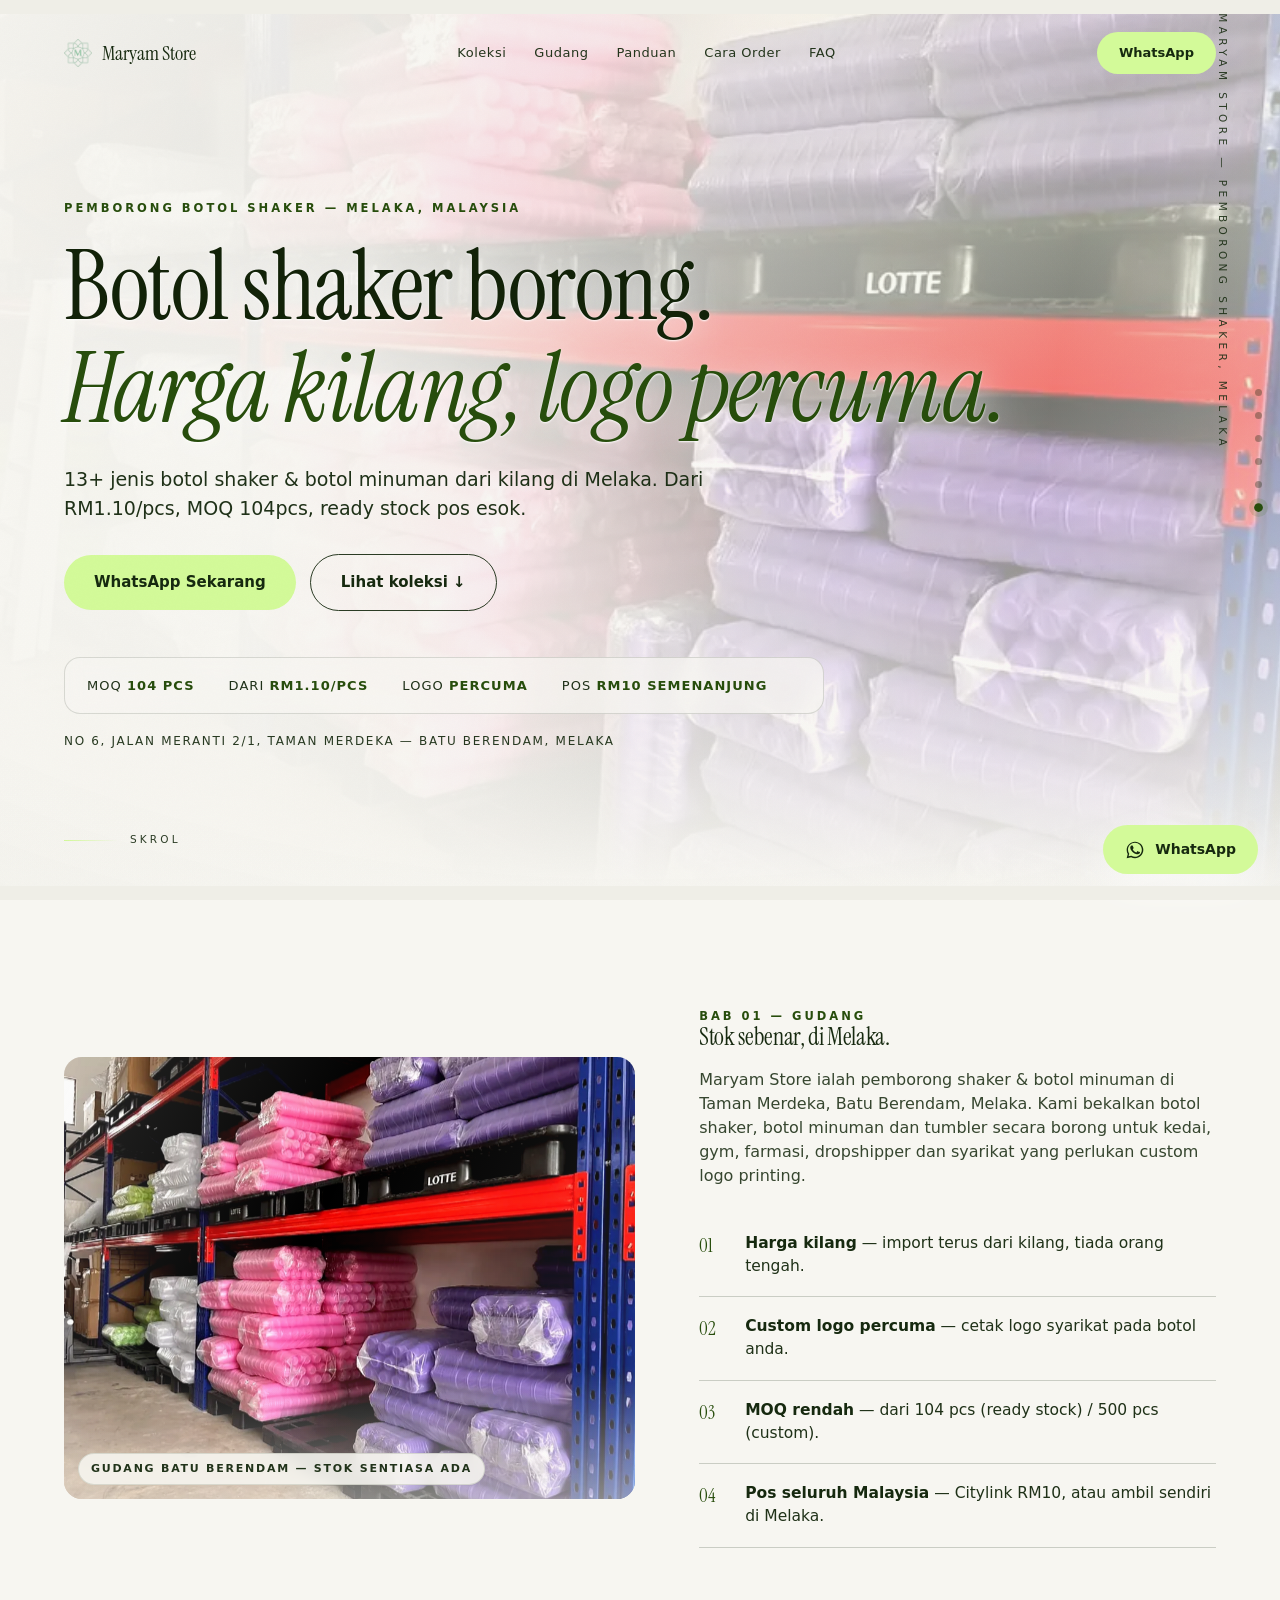
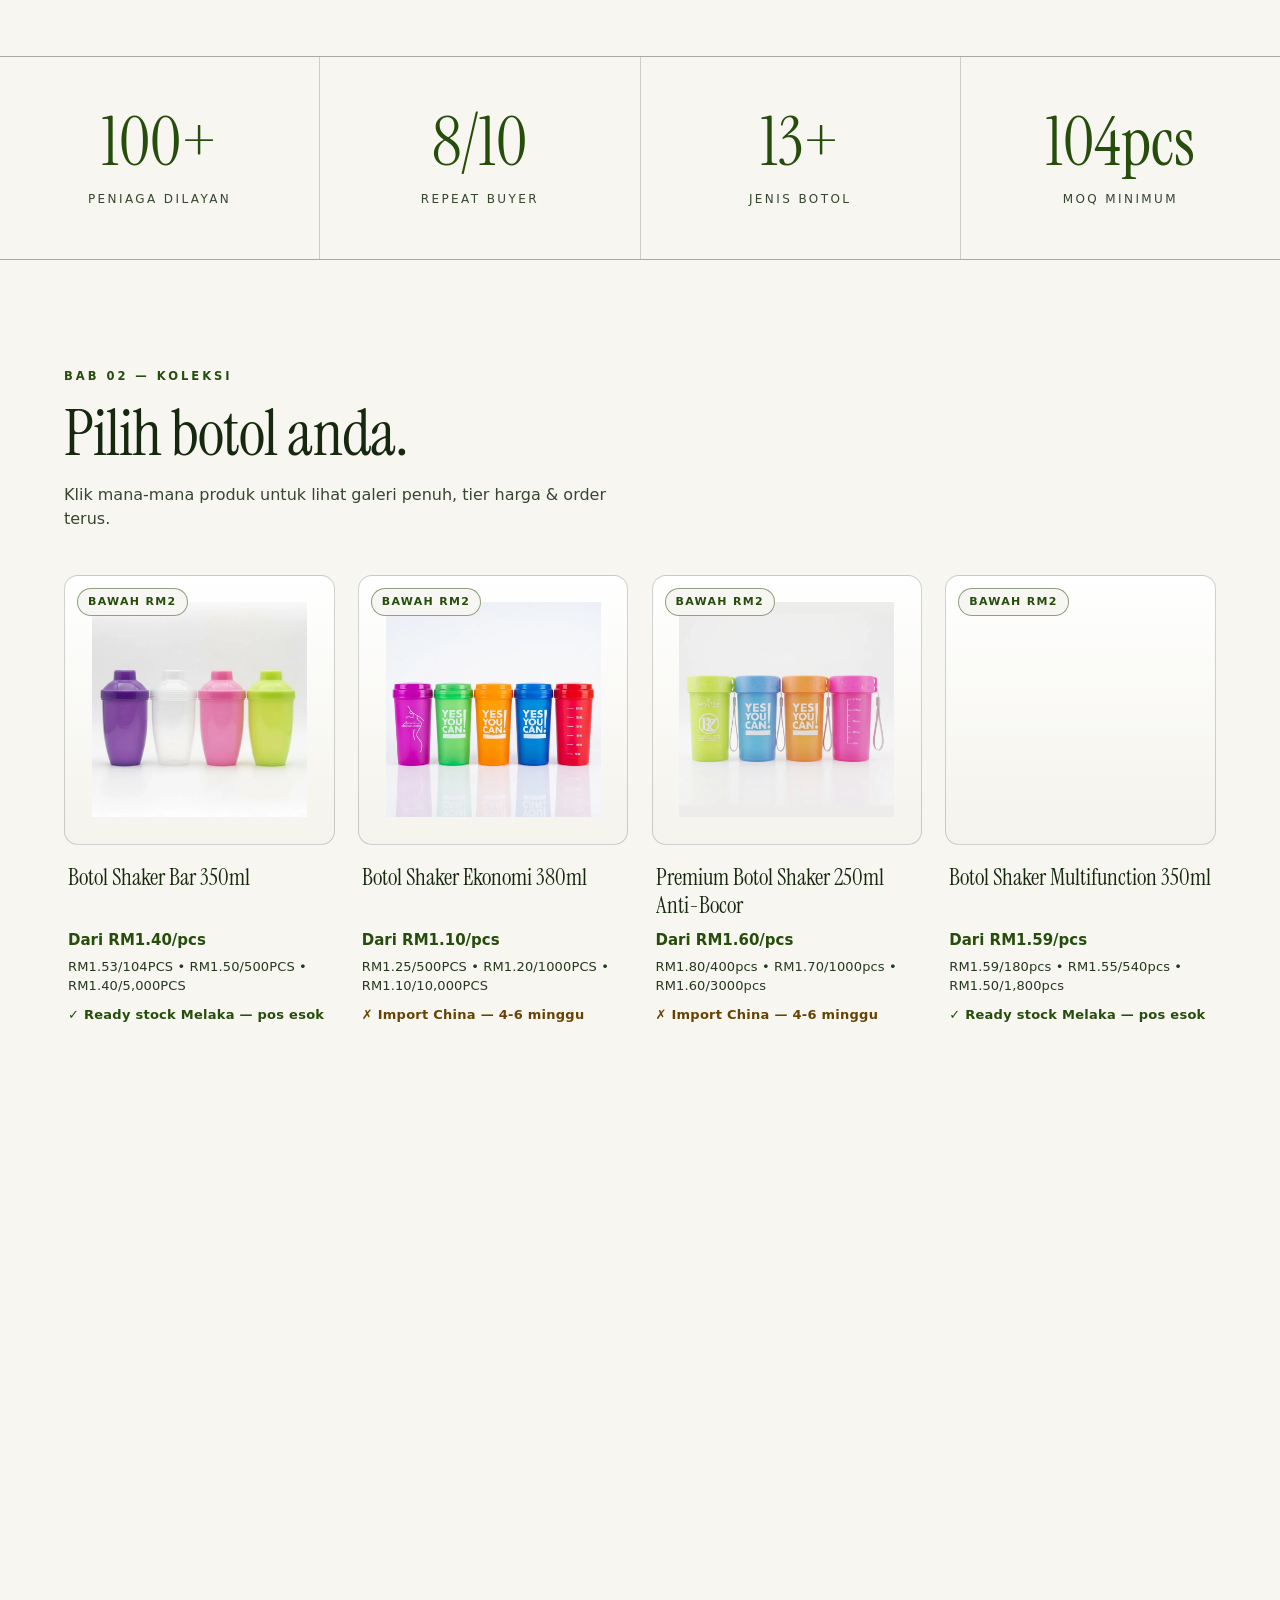
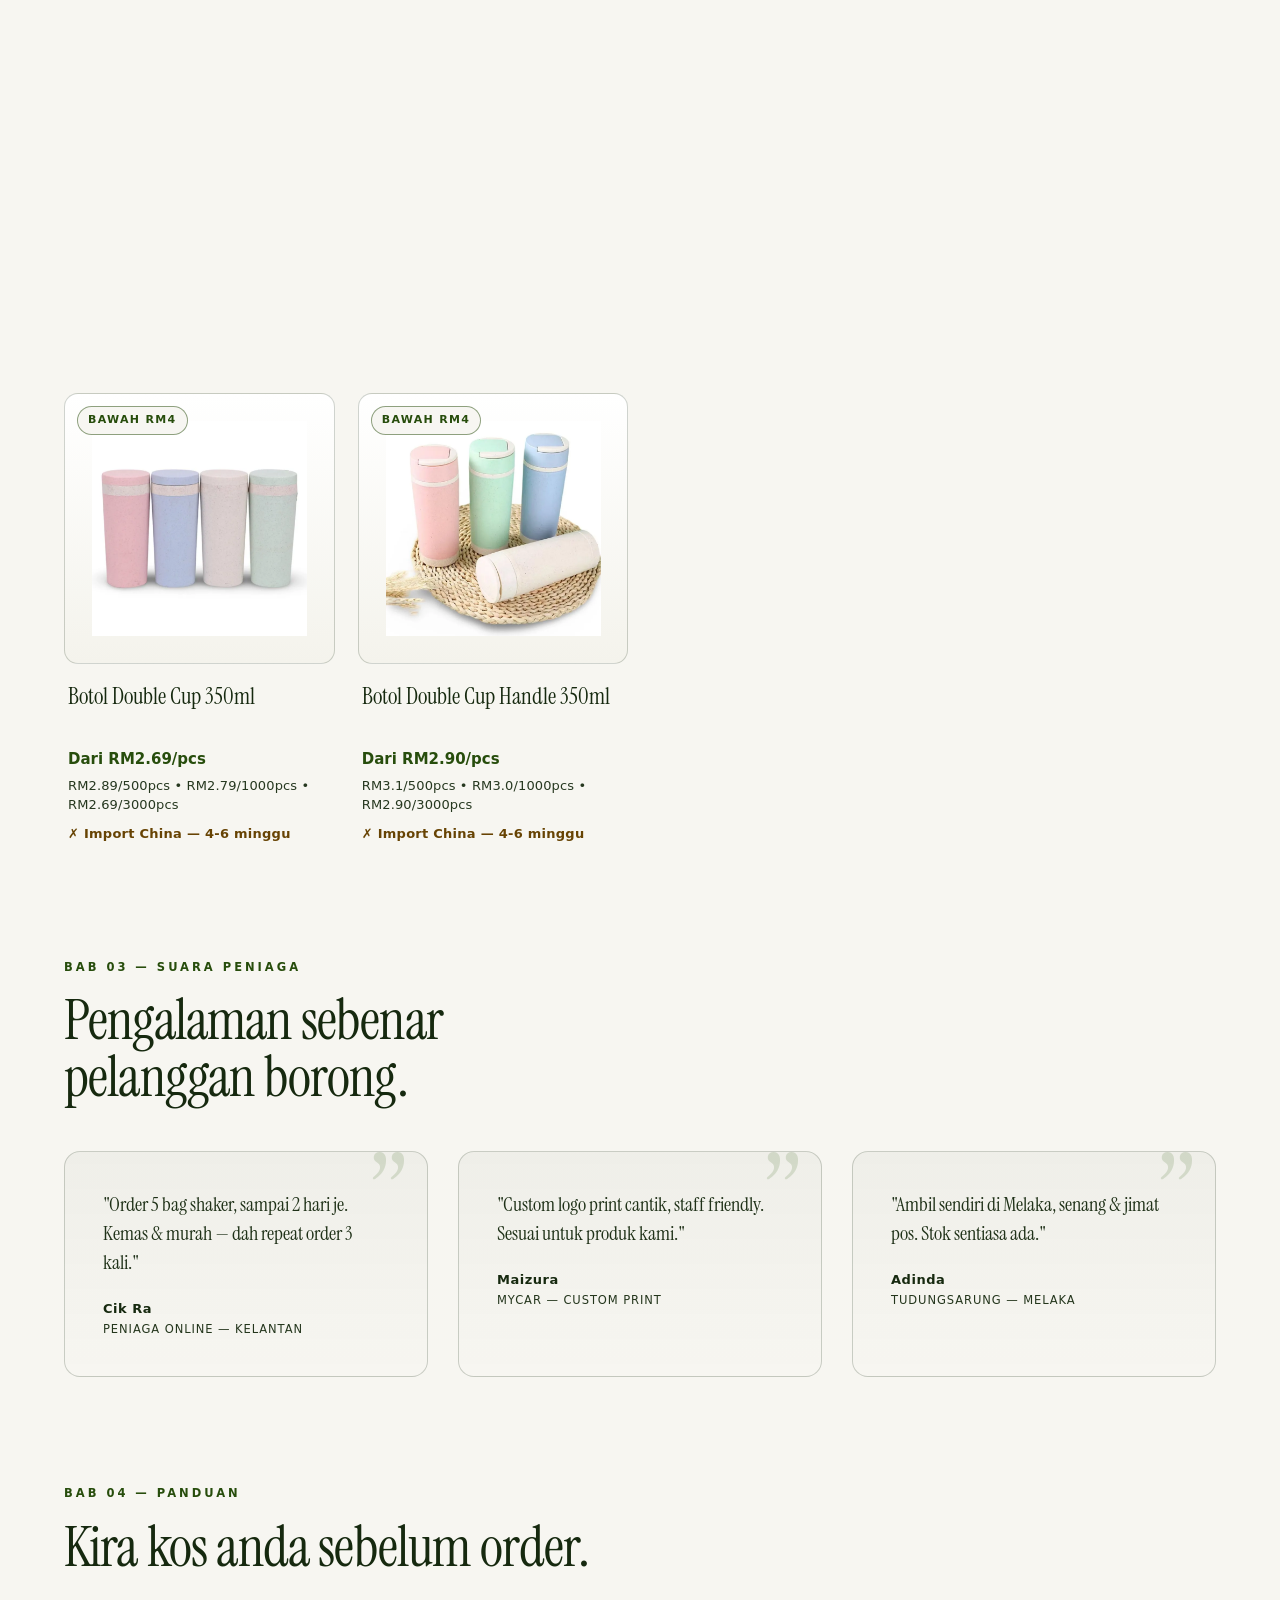
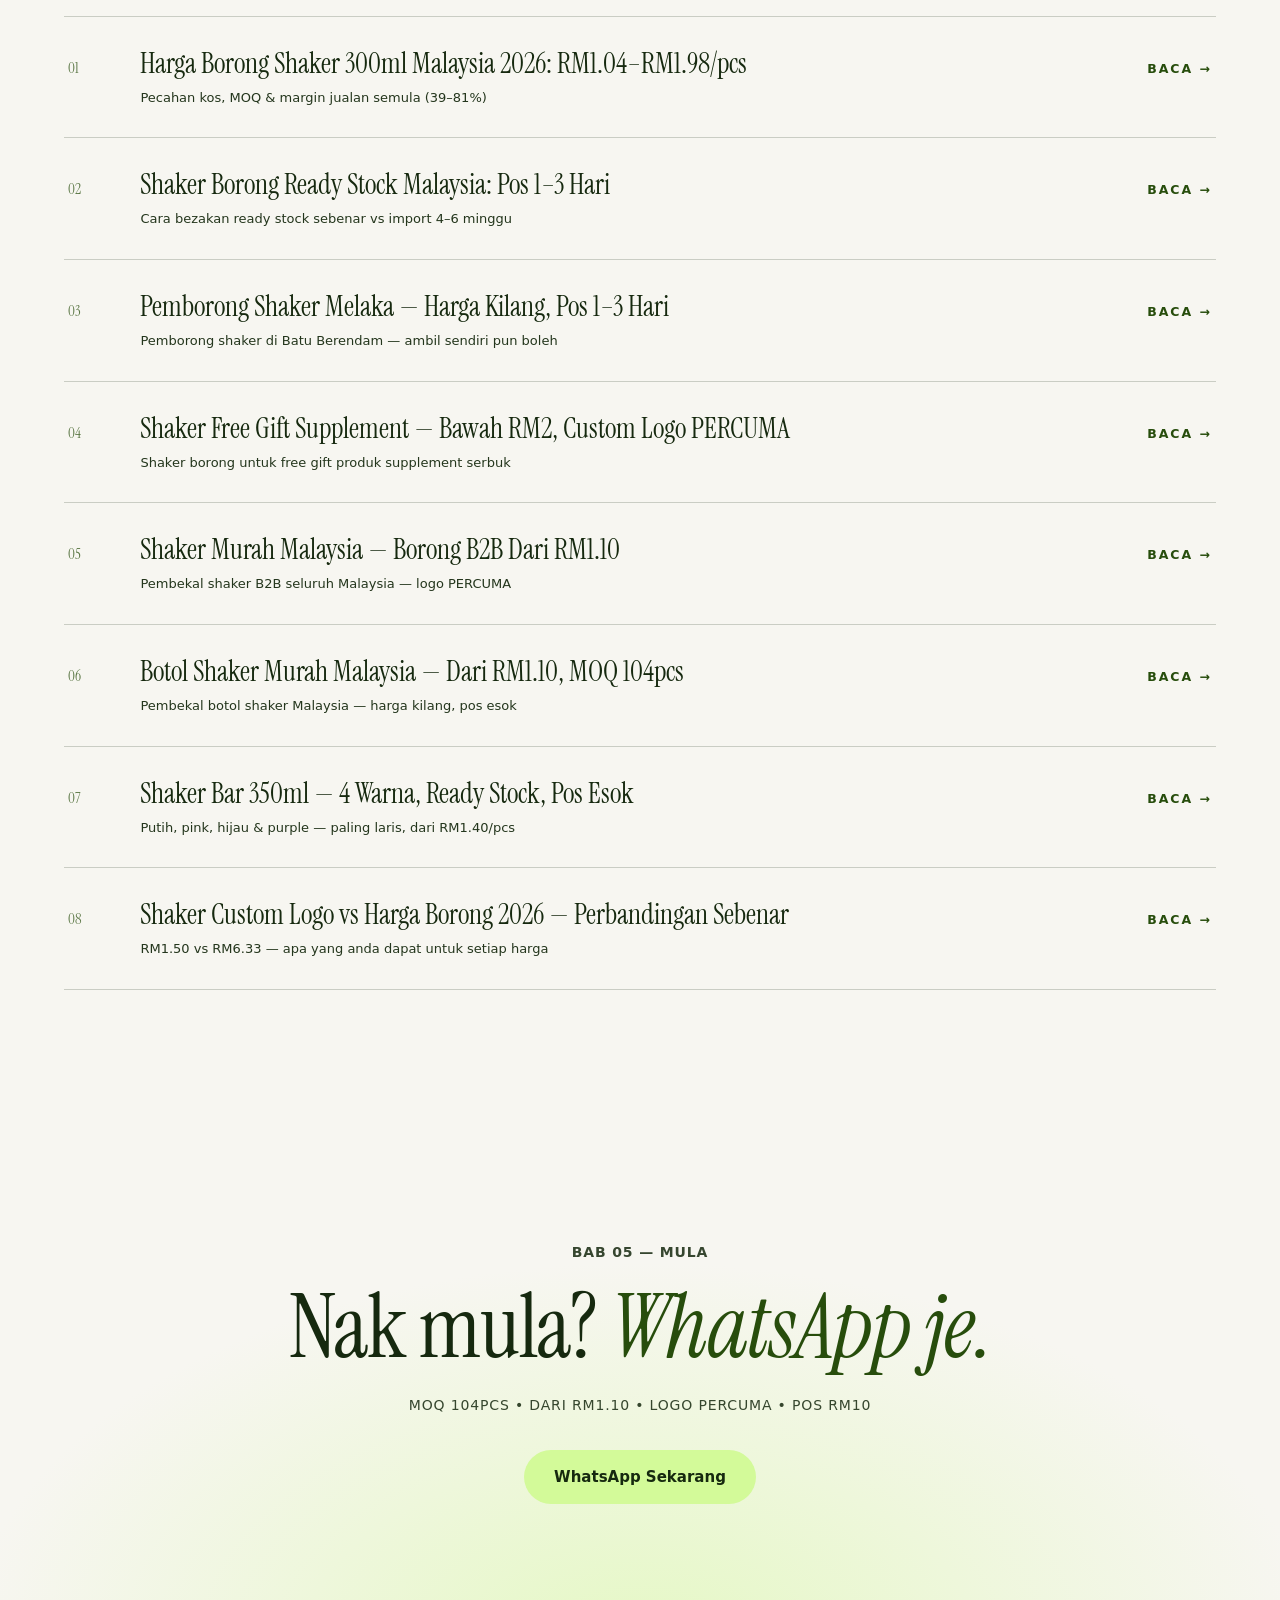
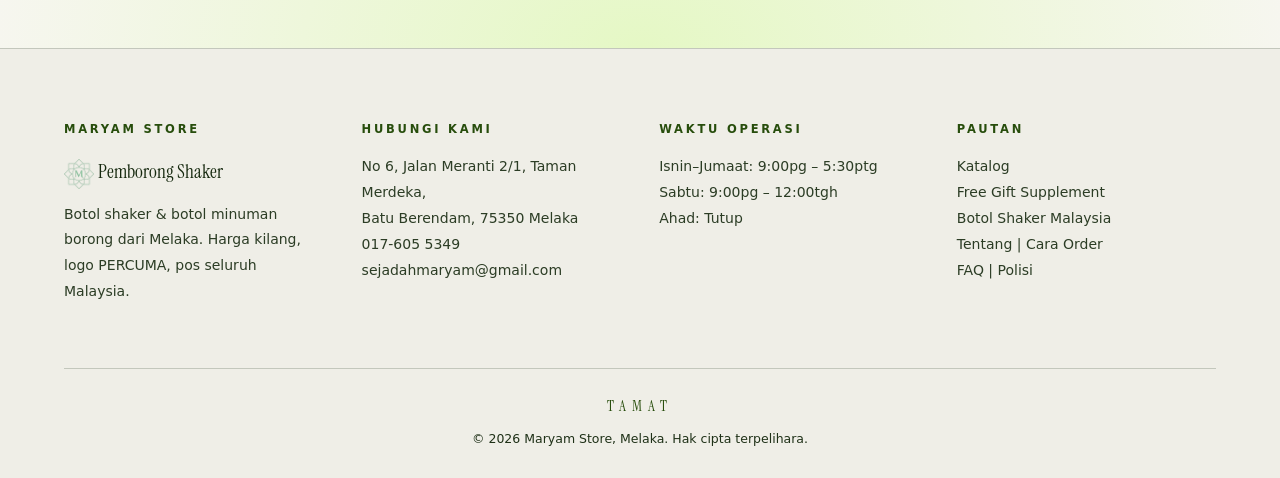
==== commit abe83356: "Bab 01: ganti gambar gudang dengan foto baharu (forklift, rak LOTTE) - nisbah 4:3.1, WebP 129KB, ove" ====
--- a/index.html
+++ b/index.html
@@ -127,8 +127,8 @@
 /* gudang chapter */
 .gudang{display:grid;grid-template-columns:1.05fr .95fr;gap:clamp(28px,5vw,72px);align-items:center}
 .band{position:relative;border-radius:18px;overflow:hidden;aspect-ratio:4/3.1}
-.band img{width:100%;height:118%;object-fit:cover;display:block;will-change:transform;filter:brightness(1.04) saturate(.96) contrast(.96)}
-.band::after{content:'';position:absolute;inset:0;background:linear-gradient(115deg,rgba(247,246,241,.75) 0%,rgba(247,246,241,.3) 46%,rgba(247,246,241,.45) 100%),linear-gradient(to top,rgba(247,246,241,.9),transparent 58%)}
+.band img{width:100%;height:118%;object-fit:cover;display:block;will-change:transform;filter:saturate(1.06) contrast(1.05) brightness(.99)}
+.band::after{content:'';position:absolute;inset:0;background:linear-gradient(115deg,rgba(247,246,241,.16) 0%,rgba(247,246,241,0) 42%,rgba(247,246,241,.12) 100%),linear-gradient(to top,rgba(247,246,241,.5),transparent 30%)}
 .facts{list-style:none;margin-top:26px}
 .facts li{display:flex;gap:16px;padding:18px 0;border-bottom:1px solid var(--line-soft);font-size:15.5px;color:rgba(22,41,15,.96)}
 .facts li b{color:var(--snow);font-weight:600}
@@ -328,8 +328,8 @@
 <section class="chap" id="gudang">
   <div class="wrap gudang">
     <figure class="band reveal" data-parallax="0.06" style="margin:0">
-      <img src="images/hero1.webp" alt="Rak gudang Maryam Store dipenuhi stok botol shaker di Batu Berendam, Melaka" loading="lazy" decoding="async" style="object-position:70% 50%">
-      <figcaption style="position:absolute;left:18px;bottom:16px;z-index:2;font-size:11px;letter-spacing:.18em;text-transform:uppercase;color:rgba(22,41,15,.96)">Gudang Batu Berendam — stok sentiasa ada</figcaption>
+      <img src="images/gudang-bab01.webp" alt="Gudang Maryam Store di Batu Berendam, Melaka — rak stok botol shaker dengan forklift" loading="lazy" decoding="async" style="object-position:50% 50%">
+      <figcaption style="position:absolute;left:14px;bottom:14px;z-index:2;font-size:11px;font-weight:600;letter-spacing:.16em;text-transform:uppercase;color:rgba(22,41,15,.95);background:rgba(247,246,241,.88);backdrop-filter:blur(6px);border:1px solid rgba(22,41,15,.12);border-radius:999px;padding:7px 12px">Gudang Batu Berendam — stok sentiasa ada</figcaption>
     </figure>
     <div>
       <p class="eyebrow reveal">Bab 01 — Gudang</p>
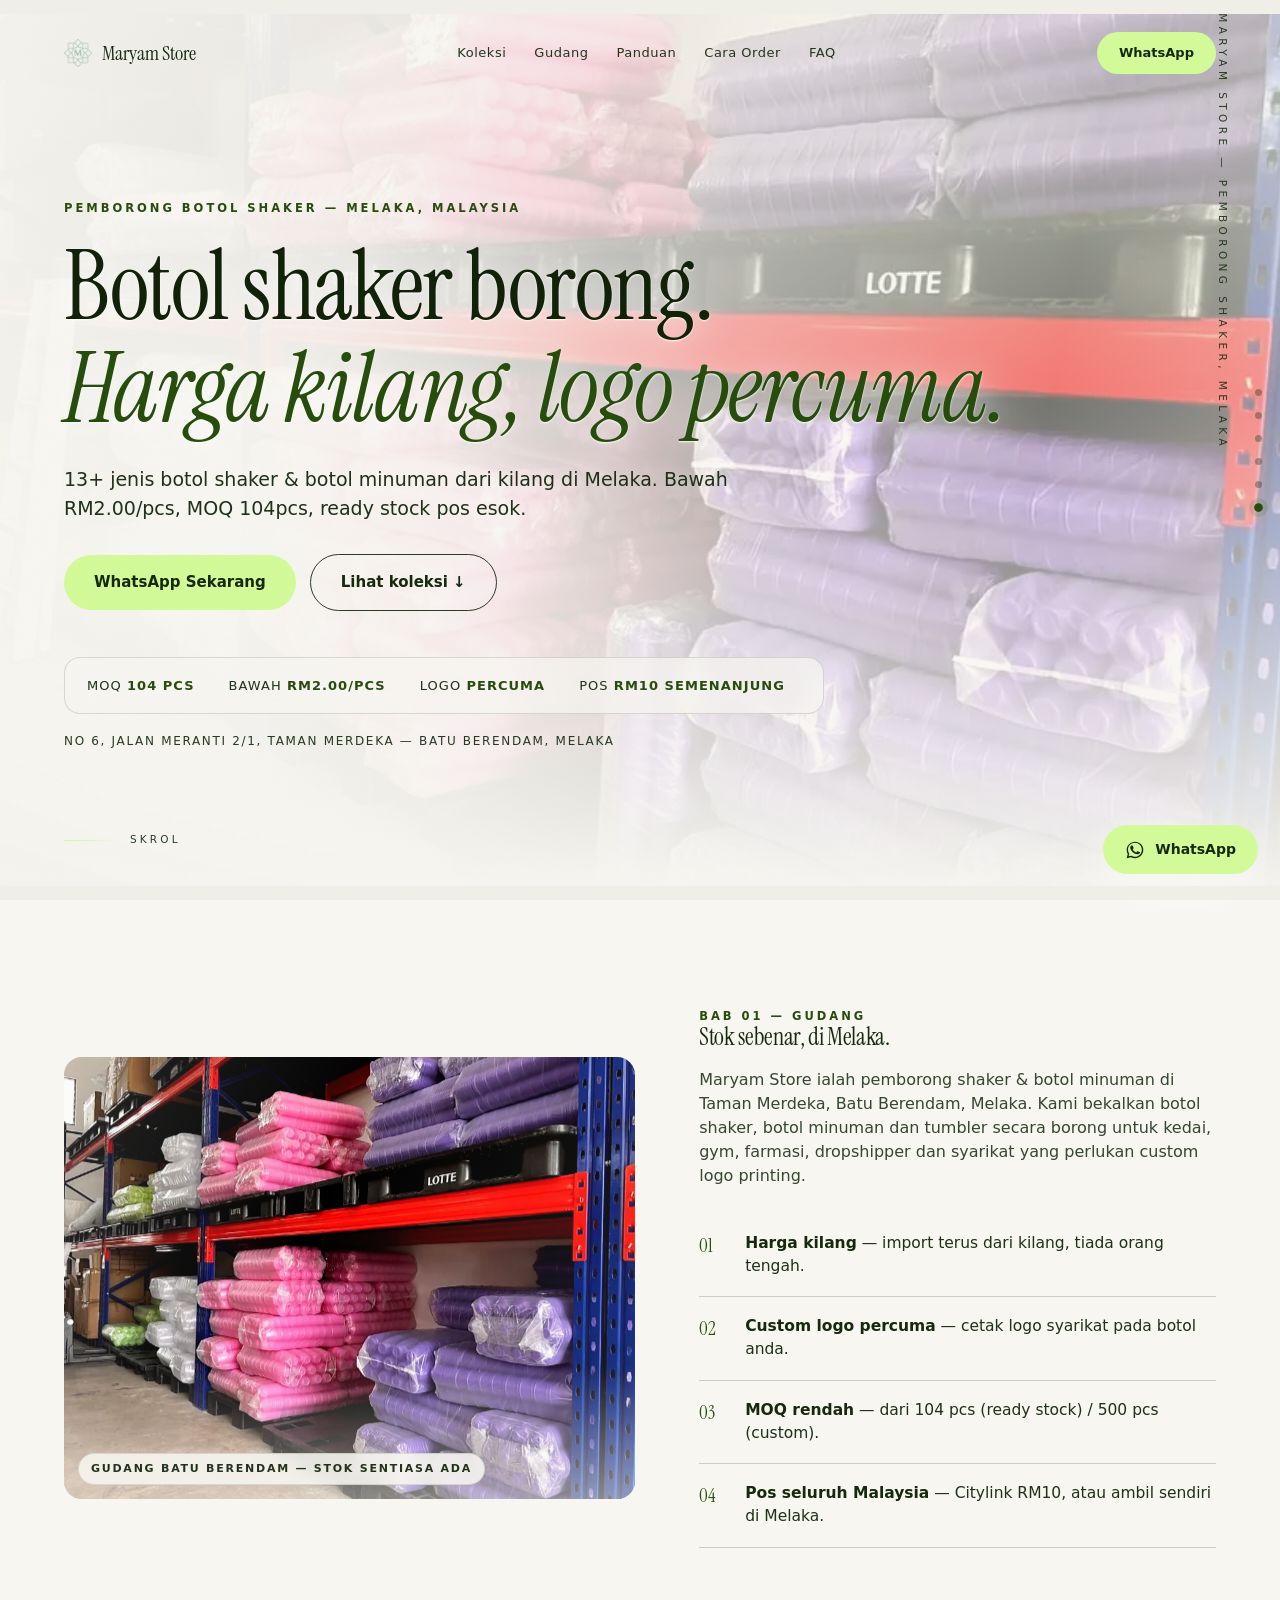
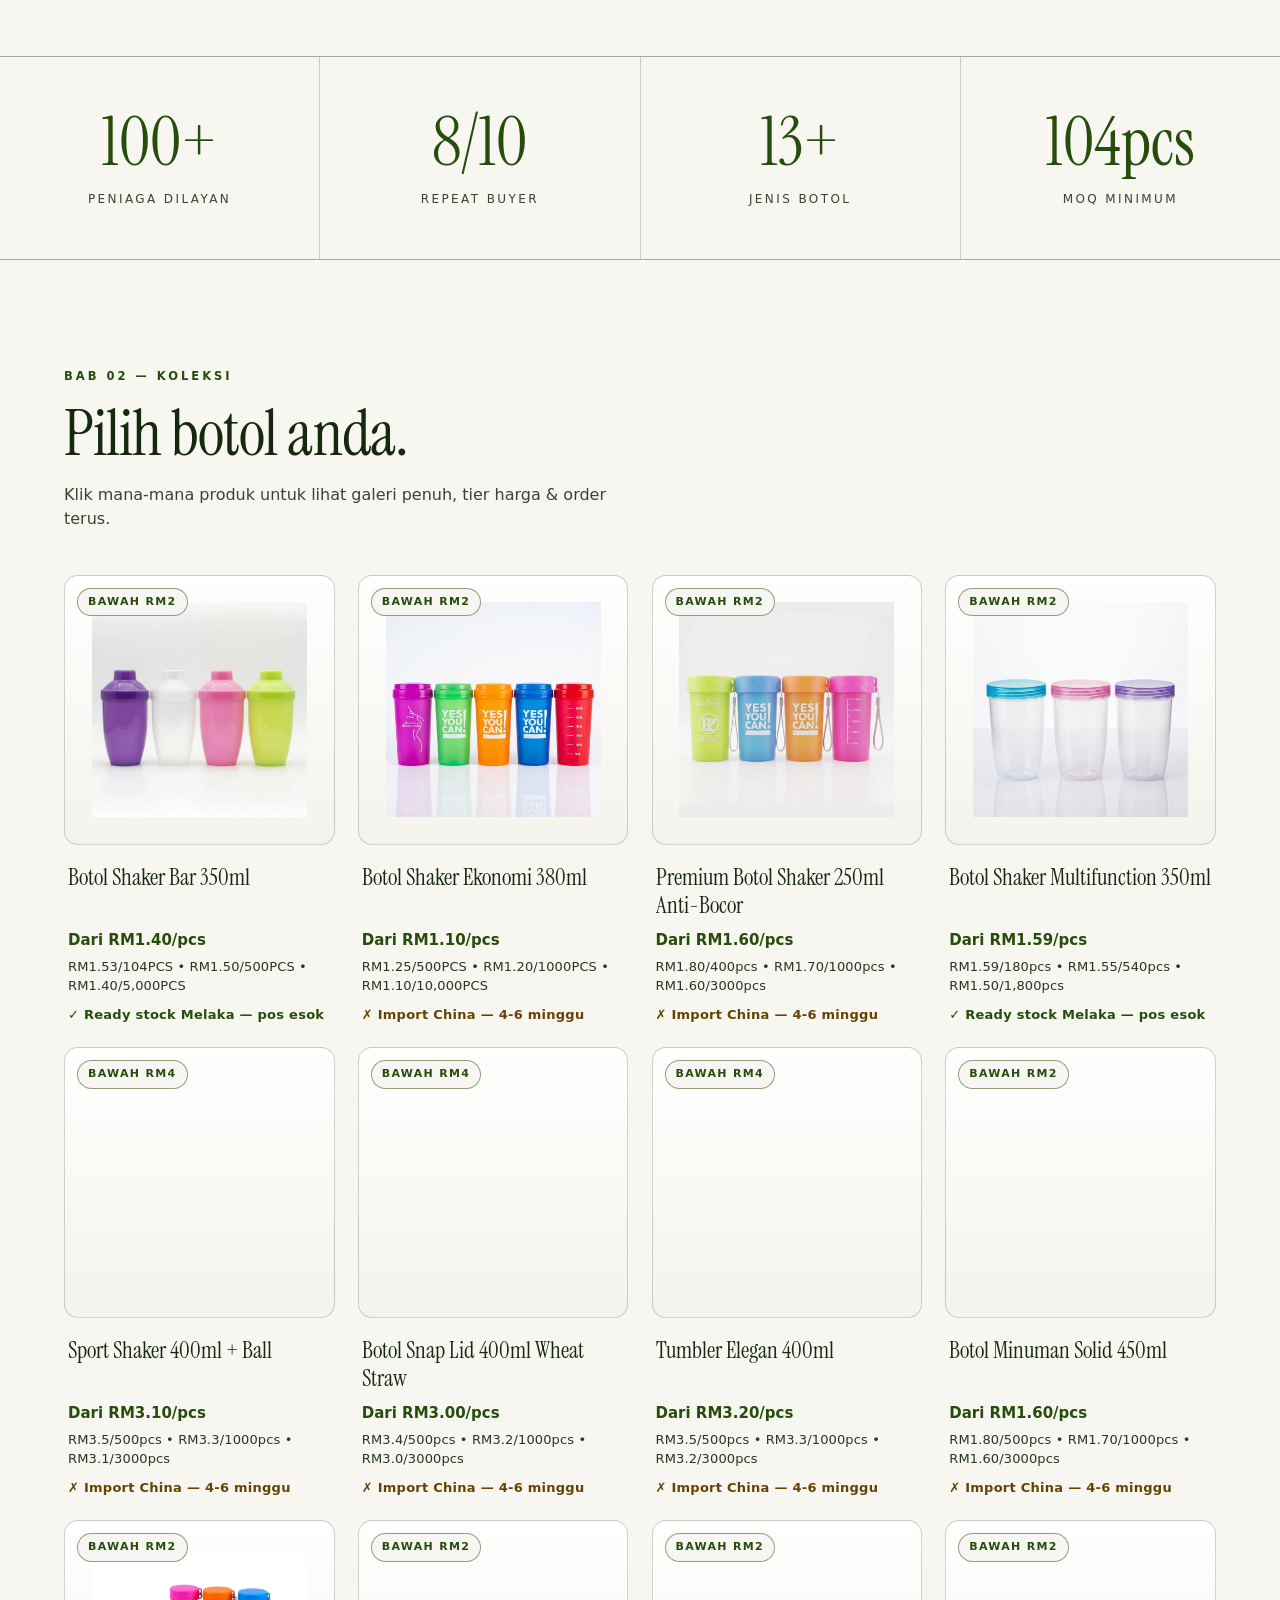
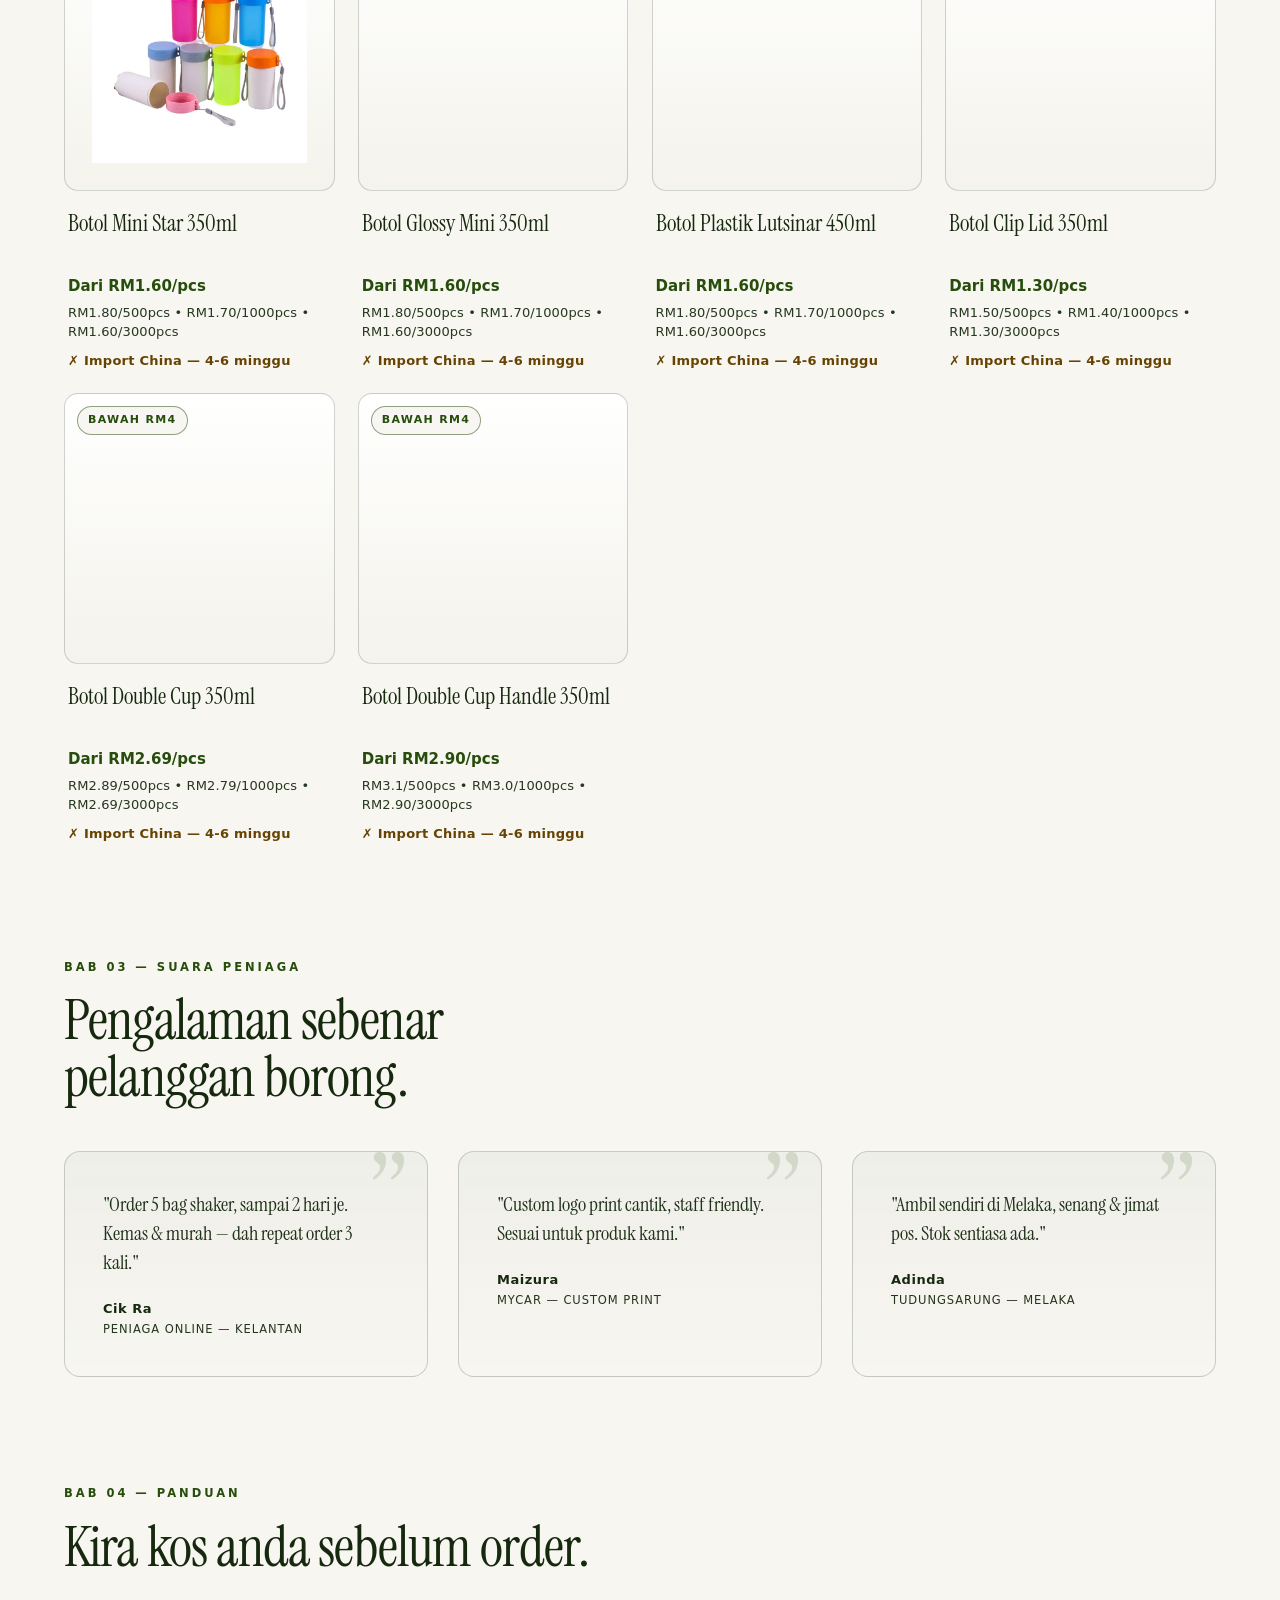
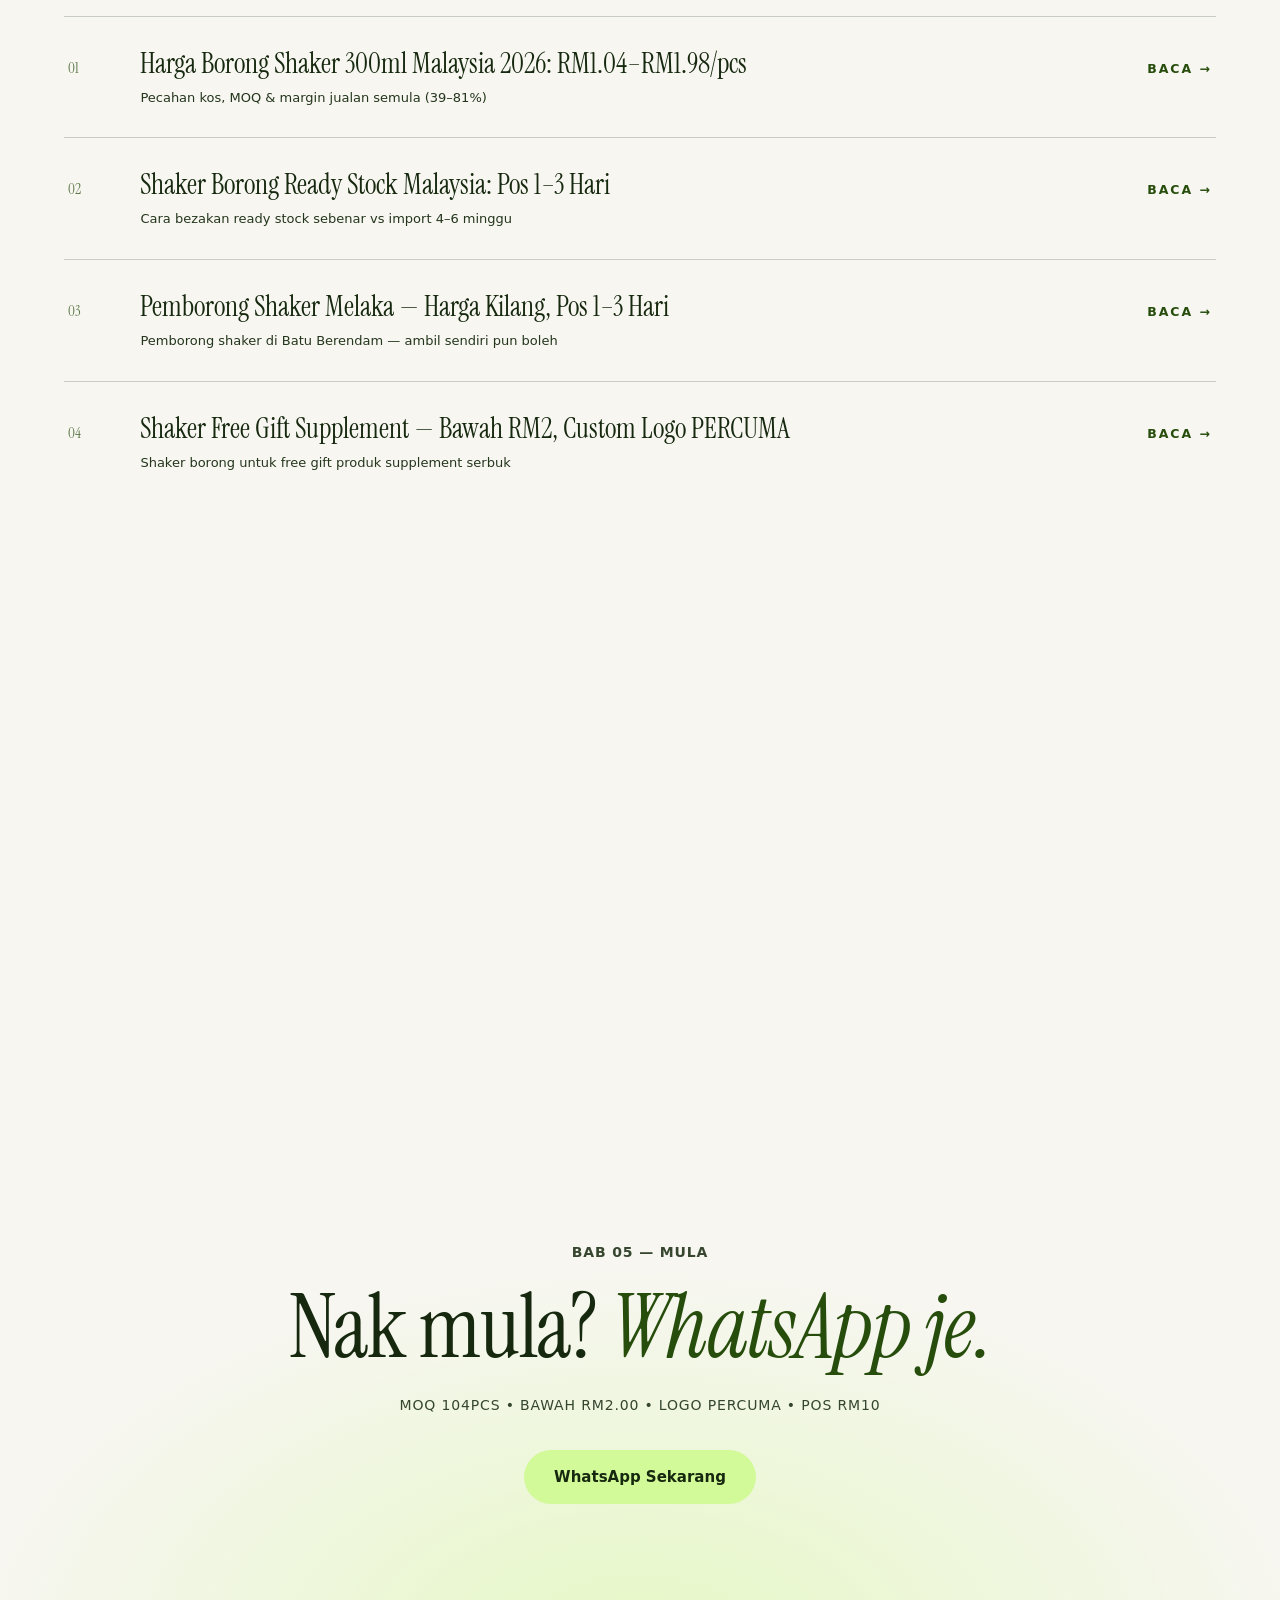
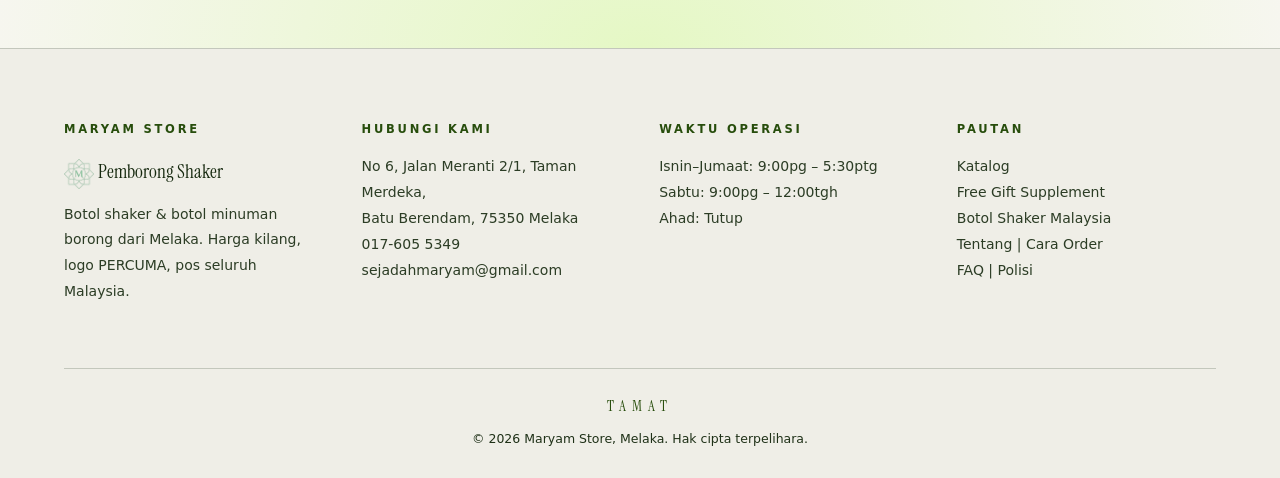
==== commit 37a0e877: "Copywriting: 'Dari RM1.10' -> 'Bawah RM2.00' pada 11 halaman (tajuk, meta, hero, CTA, FAQ, schema) -" ====
--- a/index.html
+++ b/index.html
@@ -4,10 +4,10 @@
 <meta charset="UTF-8">
 <meta name="viewport" content="width=device-width, initial-scale=1">
 <title>Borong Botol Shaker Malaysia — Harga Kilang &amp; Logo PERCUMA</title>
-<meta name="description" content="13+ jenis botol shaker &amp; botol minuman borong dari kilang di Melaka. Dari RM1.10/pcs, MOQ 104pcs, logo PERCUMA, pos seluruh Malaysia. WhatsApp 017-6055349.">
+<meta name="description" content="13+ jenis botol shaker &amp; botol minuman borong dari kilang di Melaka. Bawah RM2.00/pcs, MOQ 104pcs, logo PERCUMA, pos seluruh Malaysia. WhatsApp 017-6055349.">
 <meta property="og:type" content="website">
 <meta property="og:title" content="Borong Botol Shaker Malaysia — Harga Kilang &amp; Logo PERCUMA">
-<meta property="og:description" content="13+ jenis botol shaker &amp; botol borong dari kilang Melaka. Dari RM1.10/pcs, logo PERCUMA.">
+<meta property="og:description" content="13+ jenis botol shaker &amp; botol borong dari kilang Melaka. Bawah RM2.00/pcs, logo PERCUMA.">
 <meta property="og:image" content="https://borongshaker.com/images/hero-gudang-full.webp">
 <meta property="og:url" content="https://borongshaker.com/">
 <meta property="og:site_name" content="Maryam Store">
@@ -308,14 +308,14 @@
   <div class="hero-in wrap">
     <p class="eyebrow reveal">Pemborong Botol Shaker — Melaka, Malaysia</p>
     <h1 class="disp reveal d1">Botol shaker borong.<br><em>Harga kilang, logo percuma.</em></h1>
-    <p class="lead reveal d2">13+ jenis botol shaker &amp; botol minuman dari kilang di Melaka. Dari RM1.10/pcs, MOQ 104pcs, ready stock pos esok.</p>
+    <p class="lead reveal d2">13+ jenis botol shaker &amp; botol minuman dari kilang di Melaka. Bawah RM2.00/pcs, MOQ 104pcs, ready stock pos esok.</p>
     <div class="cta-row reveal d3">
       <a class="btn btn-lime" href="https://wa.me/60176055349?text=Assalamualaikum%2C%20saya%20nak%20order%20borong">WhatsApp Sekarang</a>
       <a class="btn btn-ghost" href="#koleksi">Lihat koleksi ↓</a>
     </div>
     <div class="hud reveal d4">
       <span>MOQ <b>104 pcs</b></span>
-      <span>Dari <b>RM1.10/pcs</b></span>
+      <span>Bawah <b>RM2.00/pcs</b></span>
       <span>Logo <b>PERCUMA</b></span>
       <span>Pos <b>RM10 Semenanjung</b></span>
     </div>
@@ -390,8 +390,8 @@
       <a class="tcard reveal" href="shaker-borong-ready-stock-malaysia.html"><span class="no">02</span><span class="txt"><h3>Shaker Borong Ready Stock Malaysia: Pos 1–3 Hari</h3><small>Cara bezakan ready stock sebenar vs import 4–6 minggu</small></span><span class="go">Baca →</span></a>
       <a class="tcard reveal" href="shaker-murah-melaka.html"><span class="no">03</span><span class="txt"><h3>Pemborong Shaker Melaka — Harga Kilang, Pos 1–3 Hari</h3><small>Pemborong shaker di Batu Berendam — ambil sendiri pun boleh</small></span><span class="go">Baca →</span></a>
       <a class="tcard reveal" href="supplement.html"><span class="no">04</span><span class="txt"><h3>Shaker Free Gift Supplement — Bawah RM2, Custom Logo PERCUMA</h3><small>Shaker borong untuk free gift produk supplement serbuk</small></span><span class="go">Baca →</span></a>
-      <a class="tcard reveal" href="shaker-murah-malaysia.html"><span class="no">05</span><span class="txt"><h3>Shaker Murah Malaysia — Borong B2B Dari RM1.10</h3><small>Pembekal shaker B2B seluruh Malaysia — logo PERCUMA</small></span><span class="go">Baca →</span></a>
-      <a class="tcard reveal" href="botol-shaker-malaysia.html"><span class="no">06</span><span class="txt"><h3>Botol Shaker Murah Malaysia — Dari RM1.10, MOQ 104pcs</h3><small>Pembekal botol shaker Malaysia — harga kilang, pos esok</small></span><span class="go">Baca →</span></a>
+      <a class="tcard reveal" href="shaker-murah-malaysia.html"><span class="no">05</span><span class="txt"><h3>Shaker Murah Malaysia — Borong B2B Bawah RM2.00</h3><small>Pembekal shaker B2B seluruh Malaysia — logo PERCUMA</small></span><span class="go">Baca →</span></a>
+      <a class="tcard reveal" href="botol-shaker-malaysia.html"><span class="no">06</span><span class="txt"><h3>Botol Shaker Murah Malaysia — Bawah RM2.00, MOQ 104pcs</h3><small>Pembekal botol shaker Malaysia — harga kilang, pos esok</small></span><span class="go">Baca →</span></a>
       <a class="tcard reveal" href="shaker-bar-350ml.html"><span class="no">07</span><span class="txt"><h3>Shaker Bar 350ml — 4 Warna, Ready Stock, Pos Esok</h3><small>Putih, pink, hijau &amp; purple — paling laris, dari RM1.40/pcs</small></span><span class="go">Baca →</span></a>
       <a class="tcard reveal" href="shaker-custom-logo-harga-2026.html"><span class="no">08</span><span class="txt"><h3>Shaker Custom Logo vs Harga Borong 2026 — Perbandingan Sebenar</h3><small>RM1.50 vs RM6.33 — apa yang anda dapat untuk setiap harga</small></span><span class="go">Baca →</span></a>
     </div>
@@ -402,7 +402,7 @@
   <div class="wrap">
     <p class="eyebrow reveal" style="display:block;margin-bottom:20px">Bab 05 — Mula</p>
     <h2 class="disp reveal d1">Nak mula? <em>WhatsApp je.</em></h2>
-    <p class="reveal d2">MOQ 104pcs • Dari RM1.10 • Logo PERCUMA • Pos RM10</p>
+    <p class="reveal d2">MOQ 104pcs • Bawah RM2.00 • Logo PERCUMA • Pos RM10</p>
     <a class="btn btn-lime reveal d3" href="https://wa.me/60176055349?text=Assalamualaikum%2C%20saya%20nak%20order%20borong">WhatsApp Sekarang</a>
   </div>
 </section>
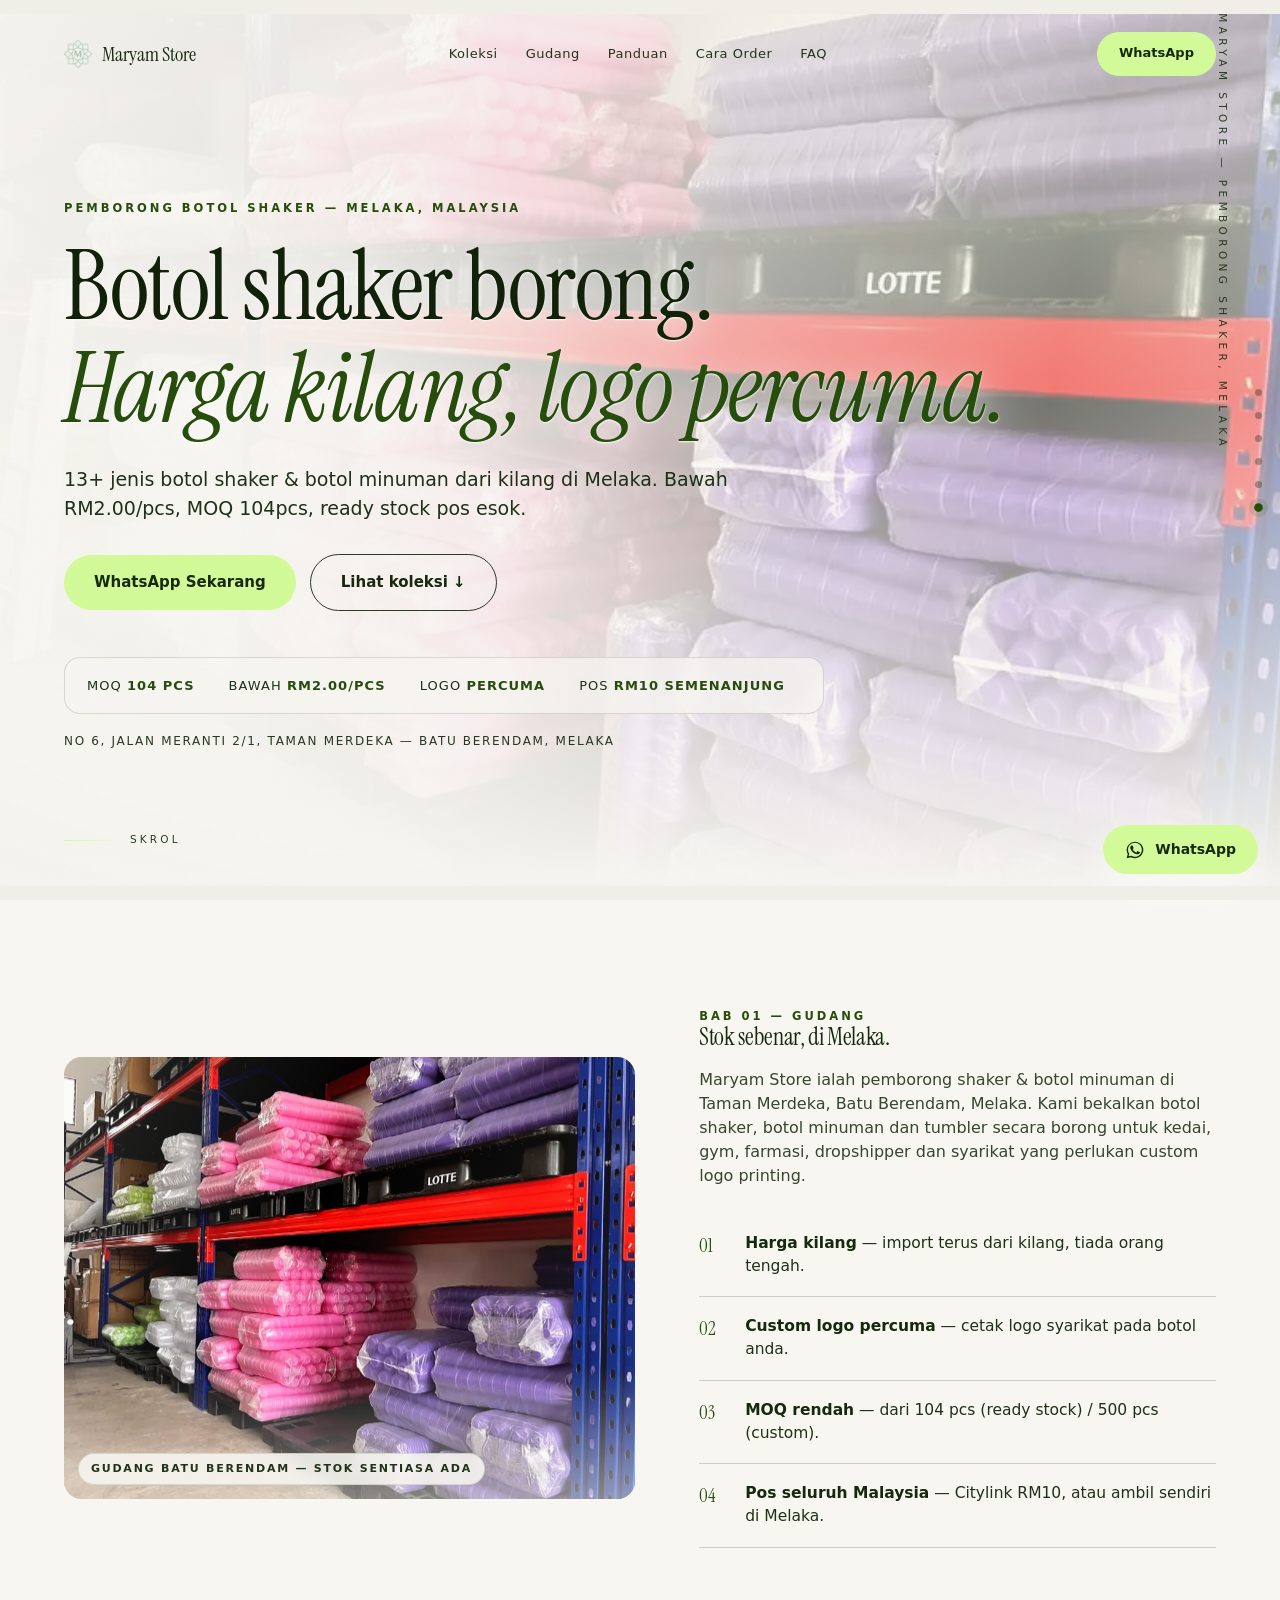
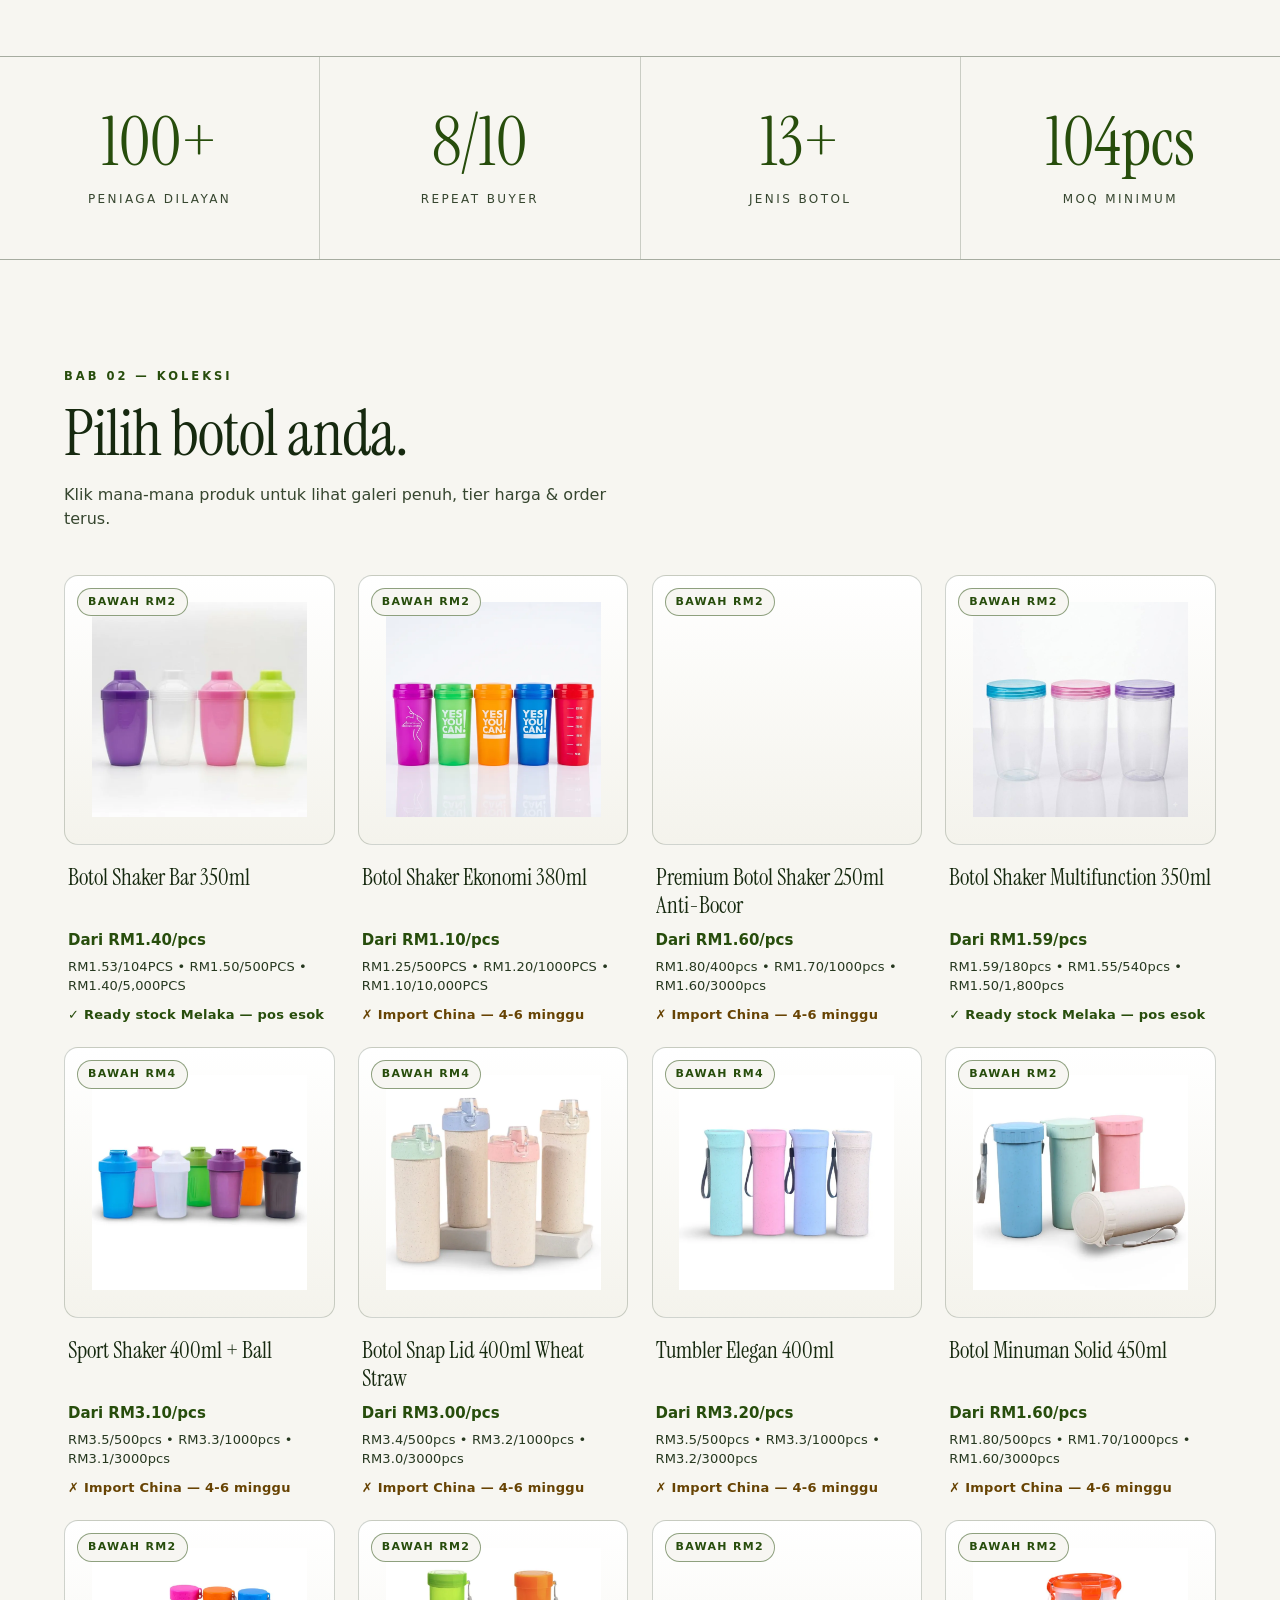
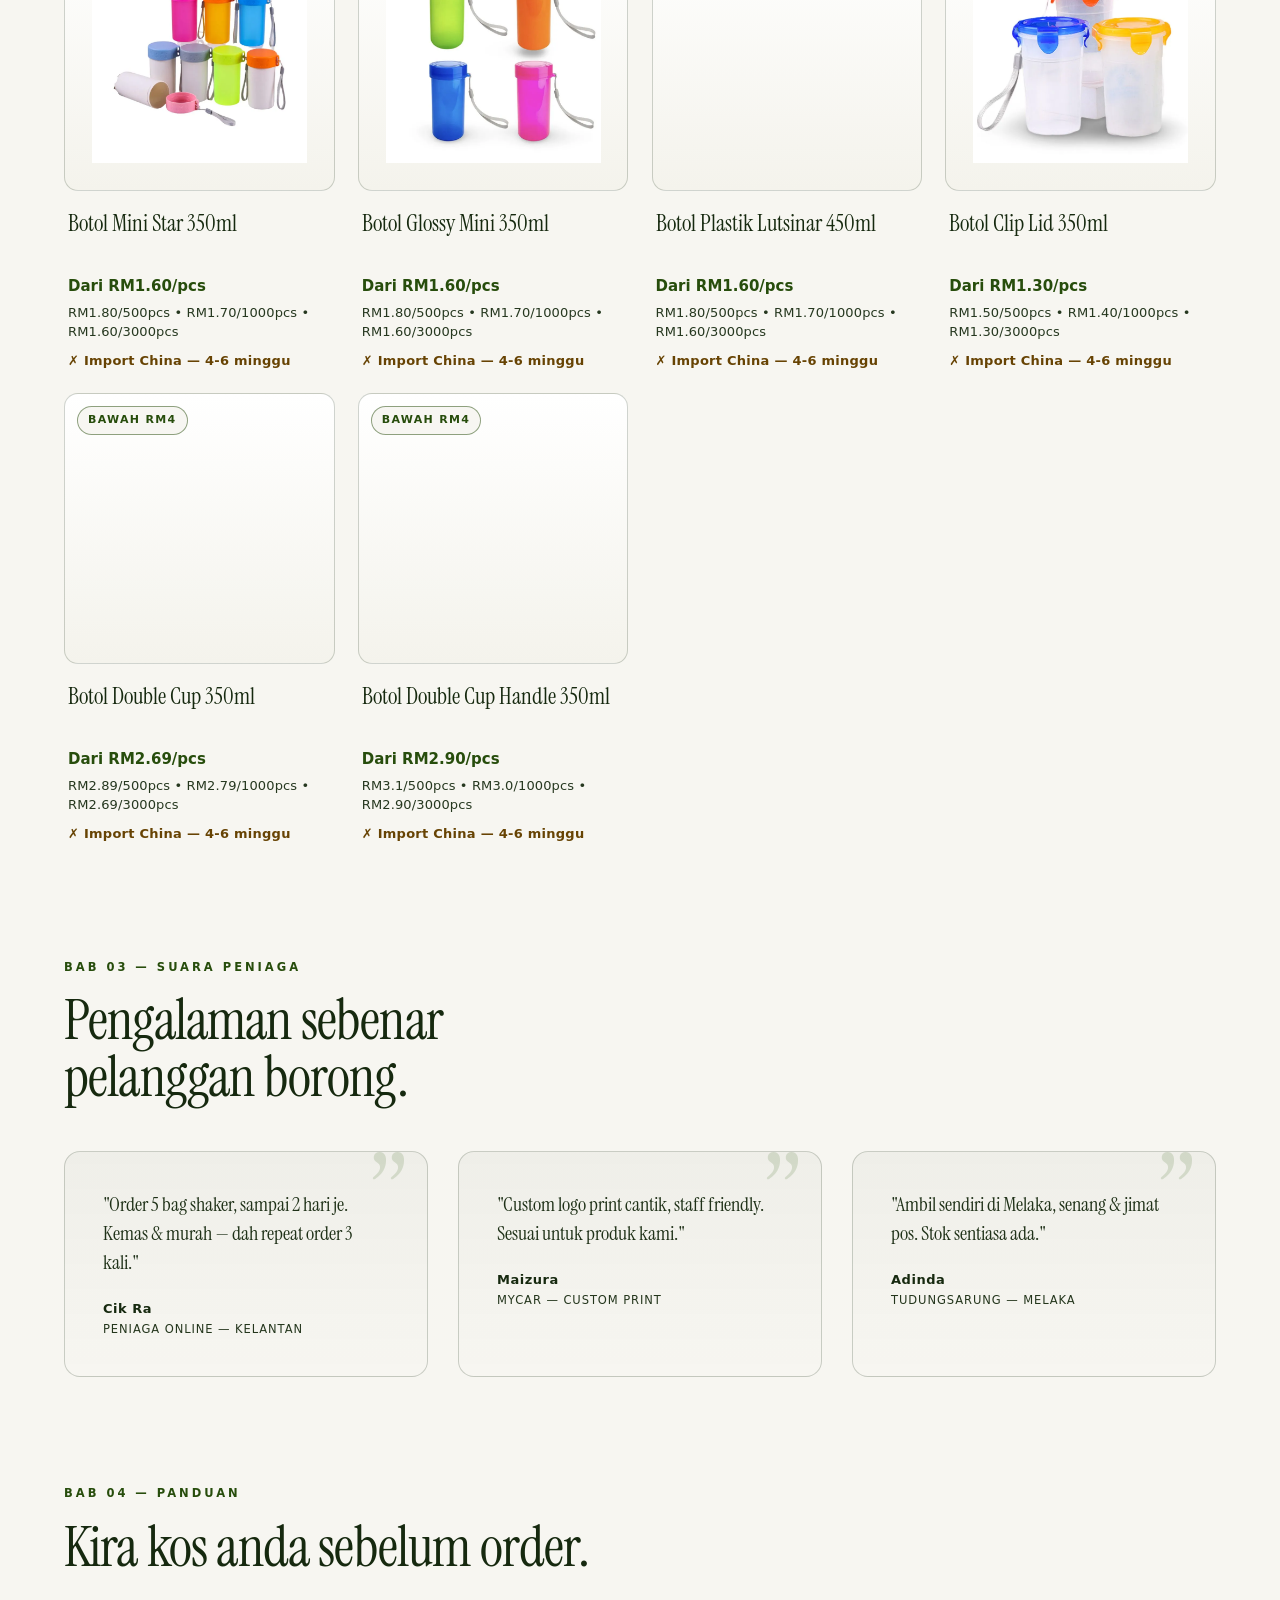
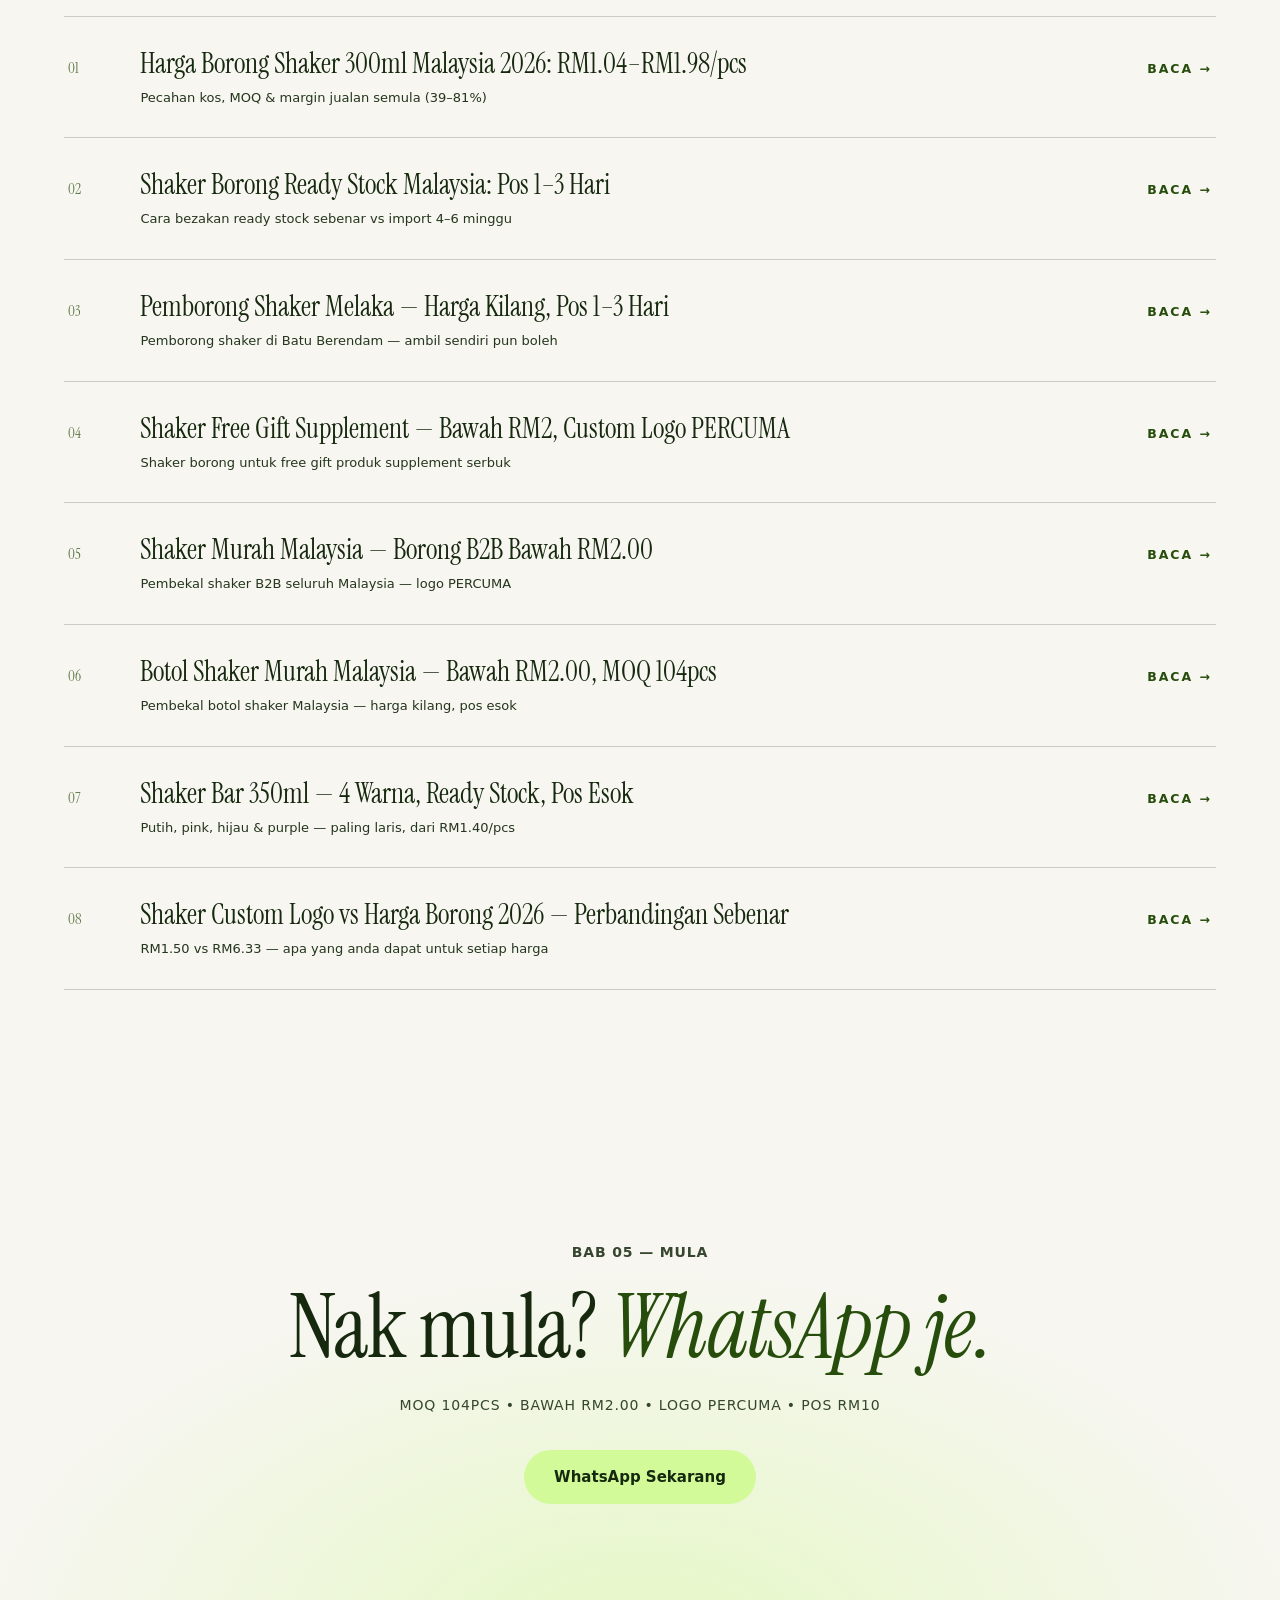
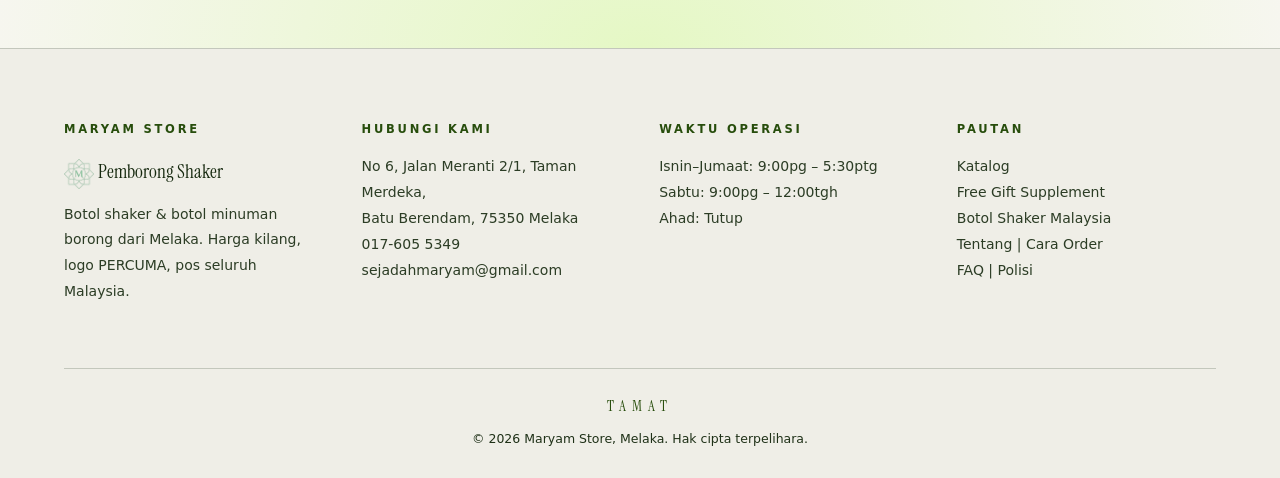
==== commit 78c4193d: "Aksesibiliti WCAG 2.2 AA: fokus jelas (:focus-visible), sasaran sentuh 44px, .sr-only, reduced-motio" ====
--- a/index.html
+++ b/index.html
@@ -274,6 +274,22 @@
   .reveal{opacity:1;transform:none;filter:none}
   html{scroll-behavior:auto}
 }
+
+/* ═══════════════ AKSESIBILITI (WCAG 2.2 AA) ═══════════════ */
+/* Fokus jelas untuk pengguna papan kekunci (WCAG 2.4.7) */
+:focus-visible{outline:3px solid #274d0c;outline-offset:3px;border-radius:8px}
+a:focus-visible,button:focus-visible,input:focus-visible,select:focus-visible,textarea:focus-visible,.btn:focus-visible,.ncta:focus-visible,.morder:focus-visible,.fab:focus-visible{outline:3px solid #274d0c;outline-offset:3px}
+/* Jangan buang outline tanpa pengganti */
+*:focus{outline-color:#274d0c}
+/* Sasaran sentuh >=44px (WCAG 2.5.8) */
+.nlinks a,.btn,.ncta,.morder,.fab,button{min-height:44px;min-width:44px}
+.nlinks a{display:inline-flex;align-items:center}
+/* Teks pembaca skrin sahaja */
+.sr-only{position:absolute;width:1px;height:1px;padding:0;margin:-1px;overflow:hidden;clip:rect(0,0,0,0);white-space:nowrap;border:0}
+/* Hormati prefers-reduced-motion (melengkapi yang sedia ada) */
+@media (prefers-reduced-motion: reduce){
+  *,*::before,*::after{animation-duration:.01ms!important;animation-iteration-count:1!important;transition-duration:.01ms!important;scroll-behavior:auto!important}
+}
 </style>
 <!-- Cloudflare Web Analytics --><script type='module' src='https://static.cloudflareinsights.com/beacon.min.js' data-cf-beacon='{"token": "6c96262fd3b8443f9a3ef1fd775b9cbe"}'></script><!-- End Cloudflare Web Analytics -->
 </head>
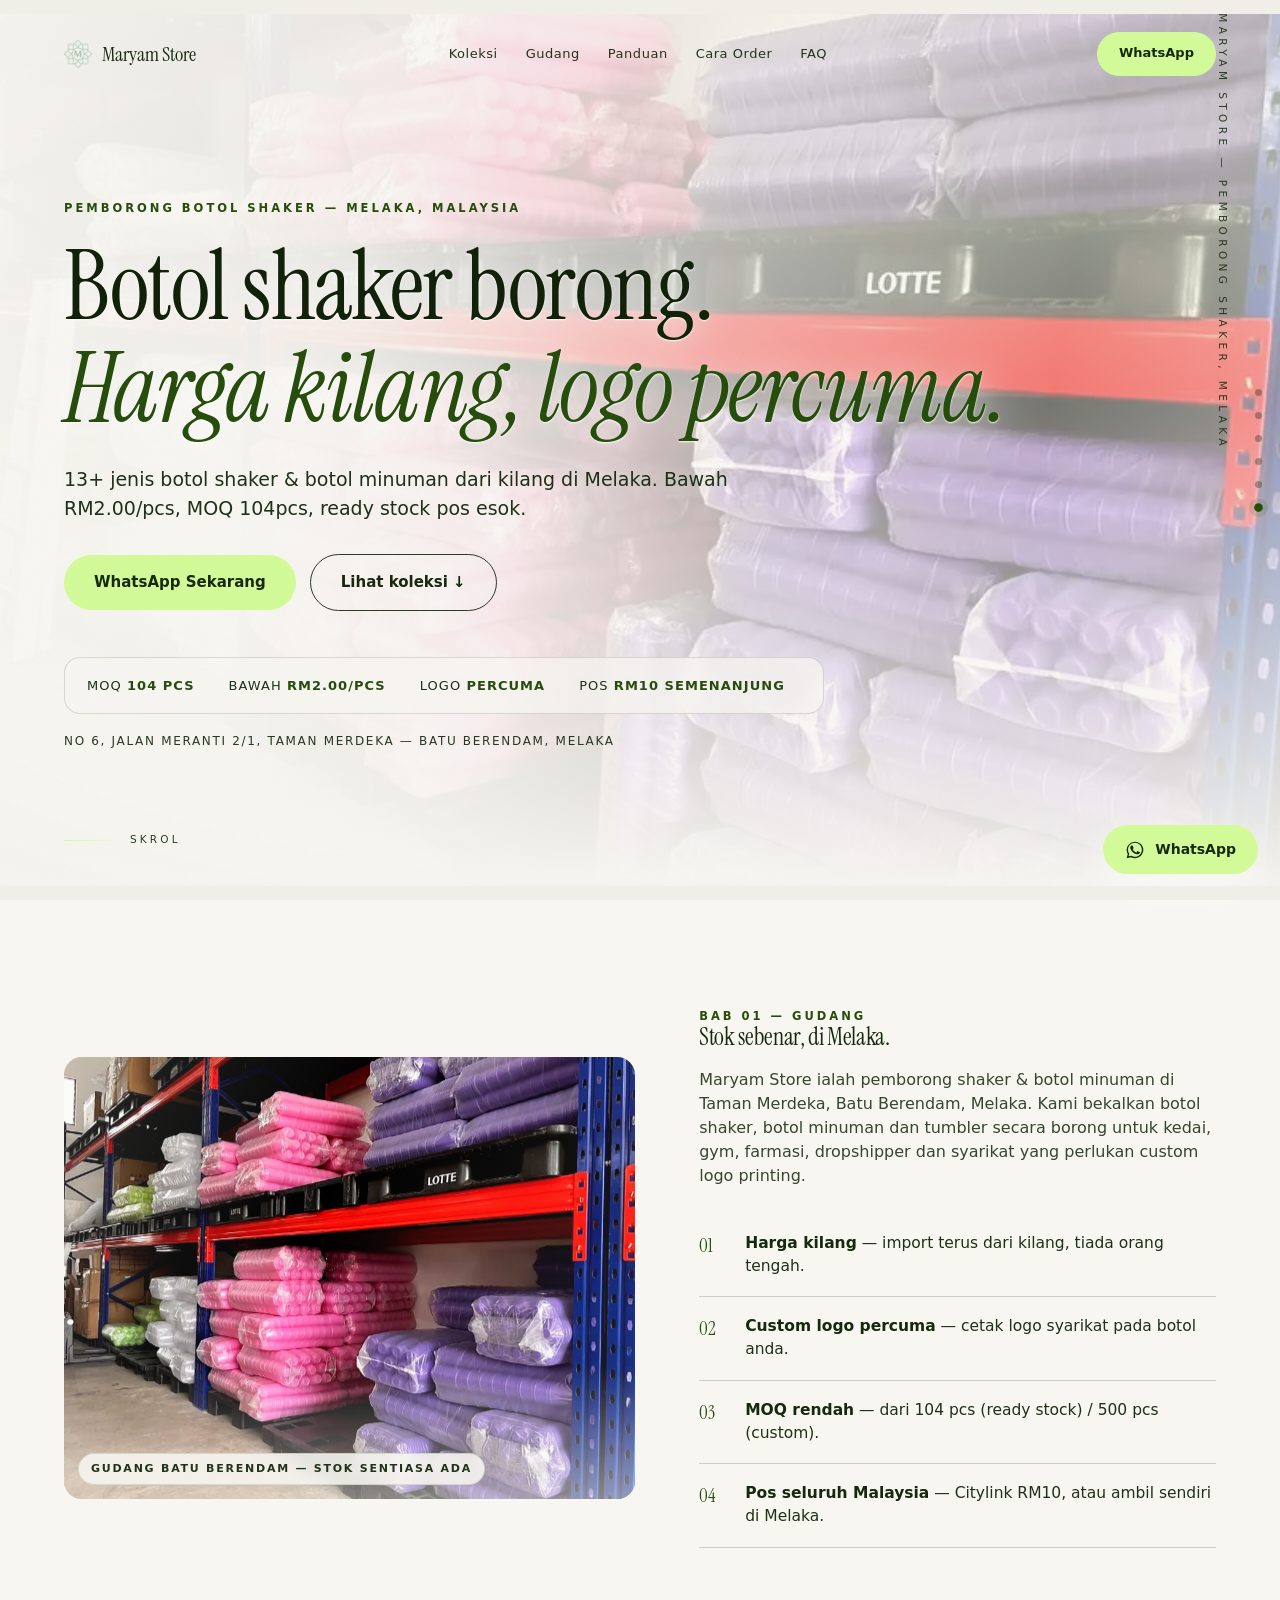
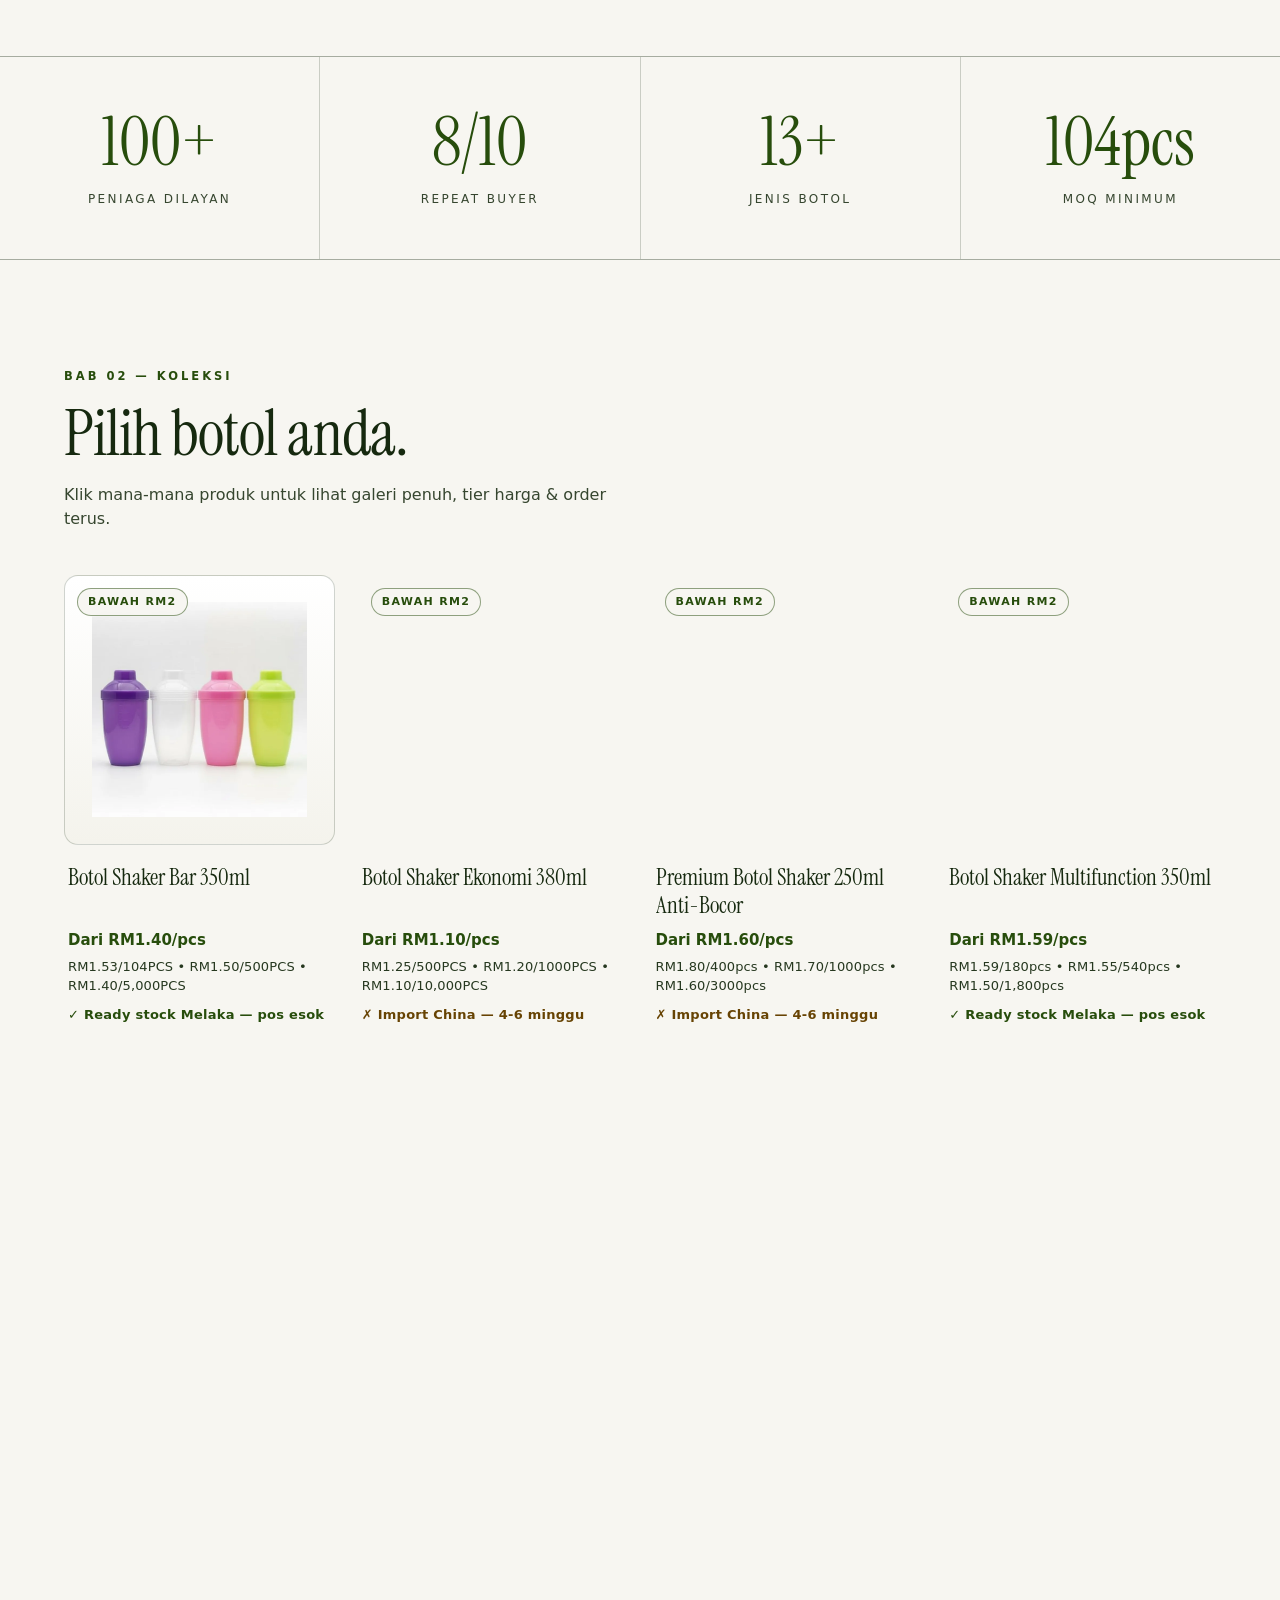
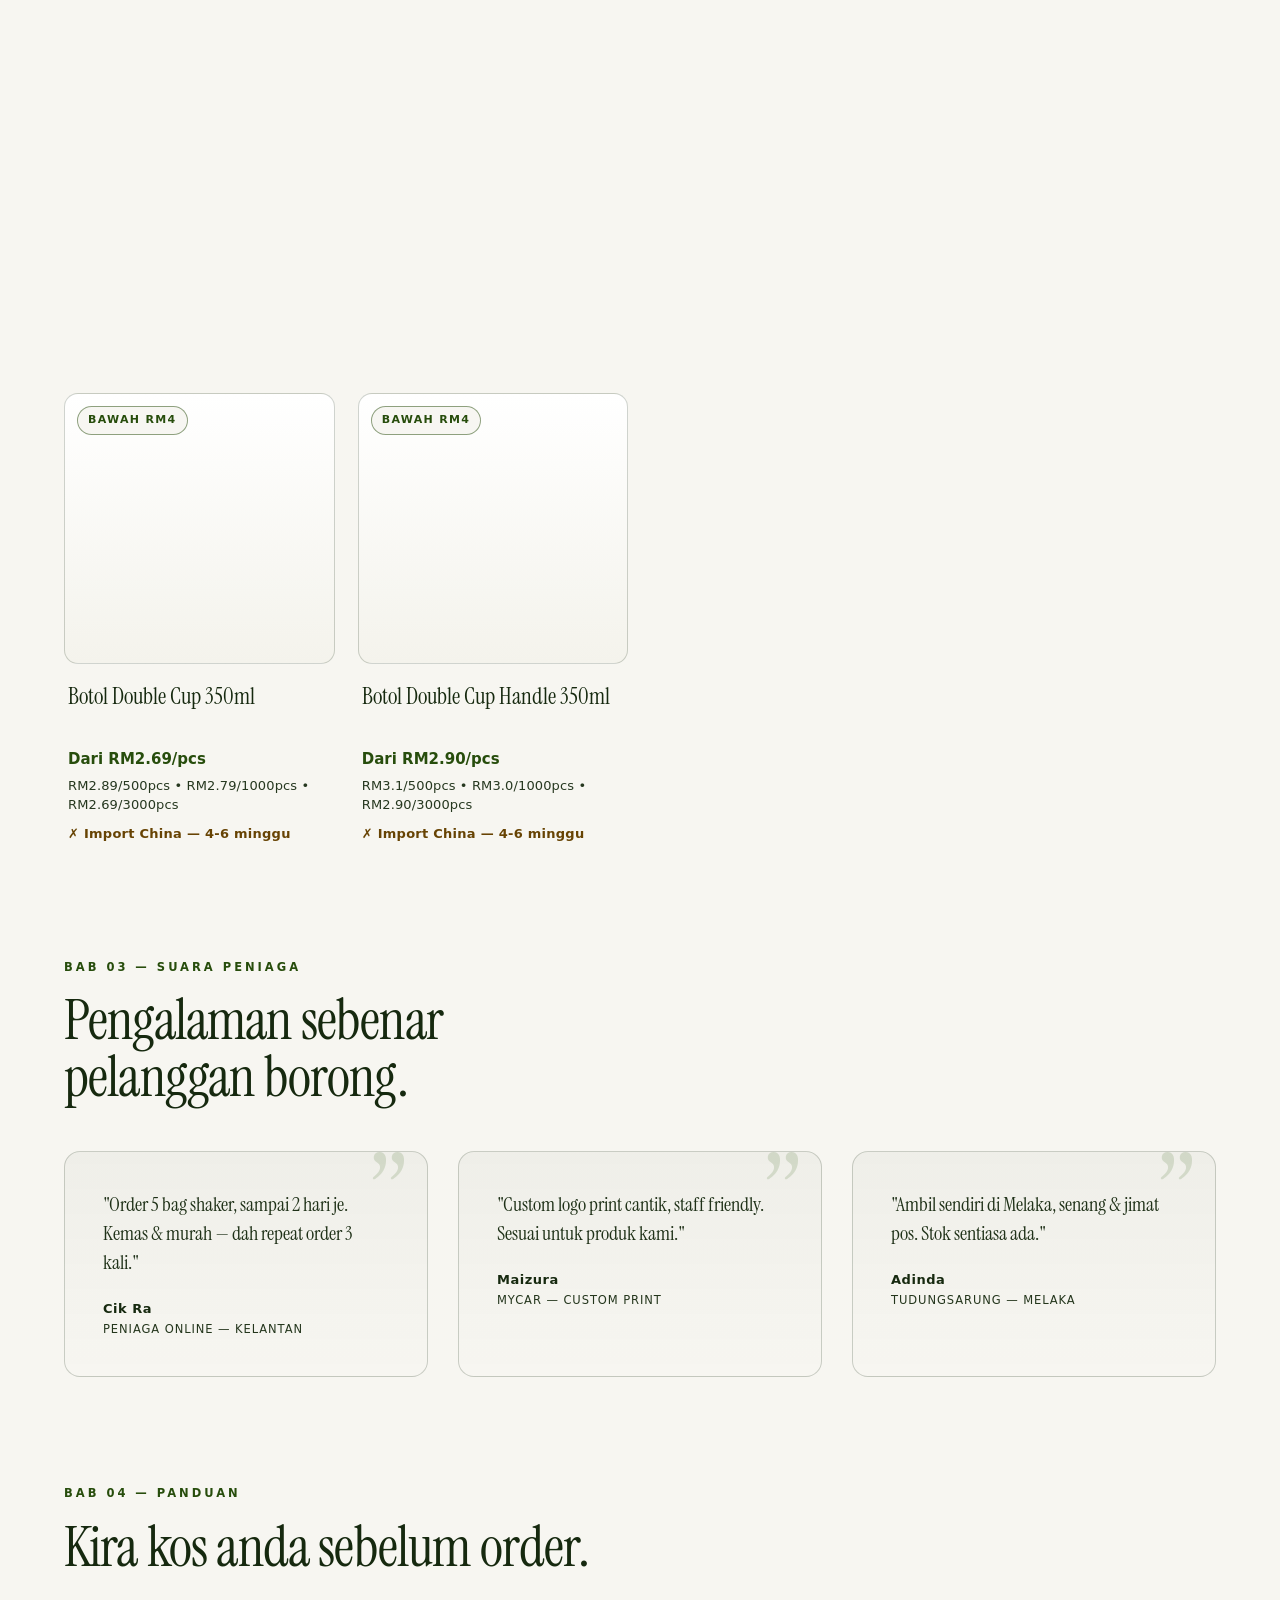
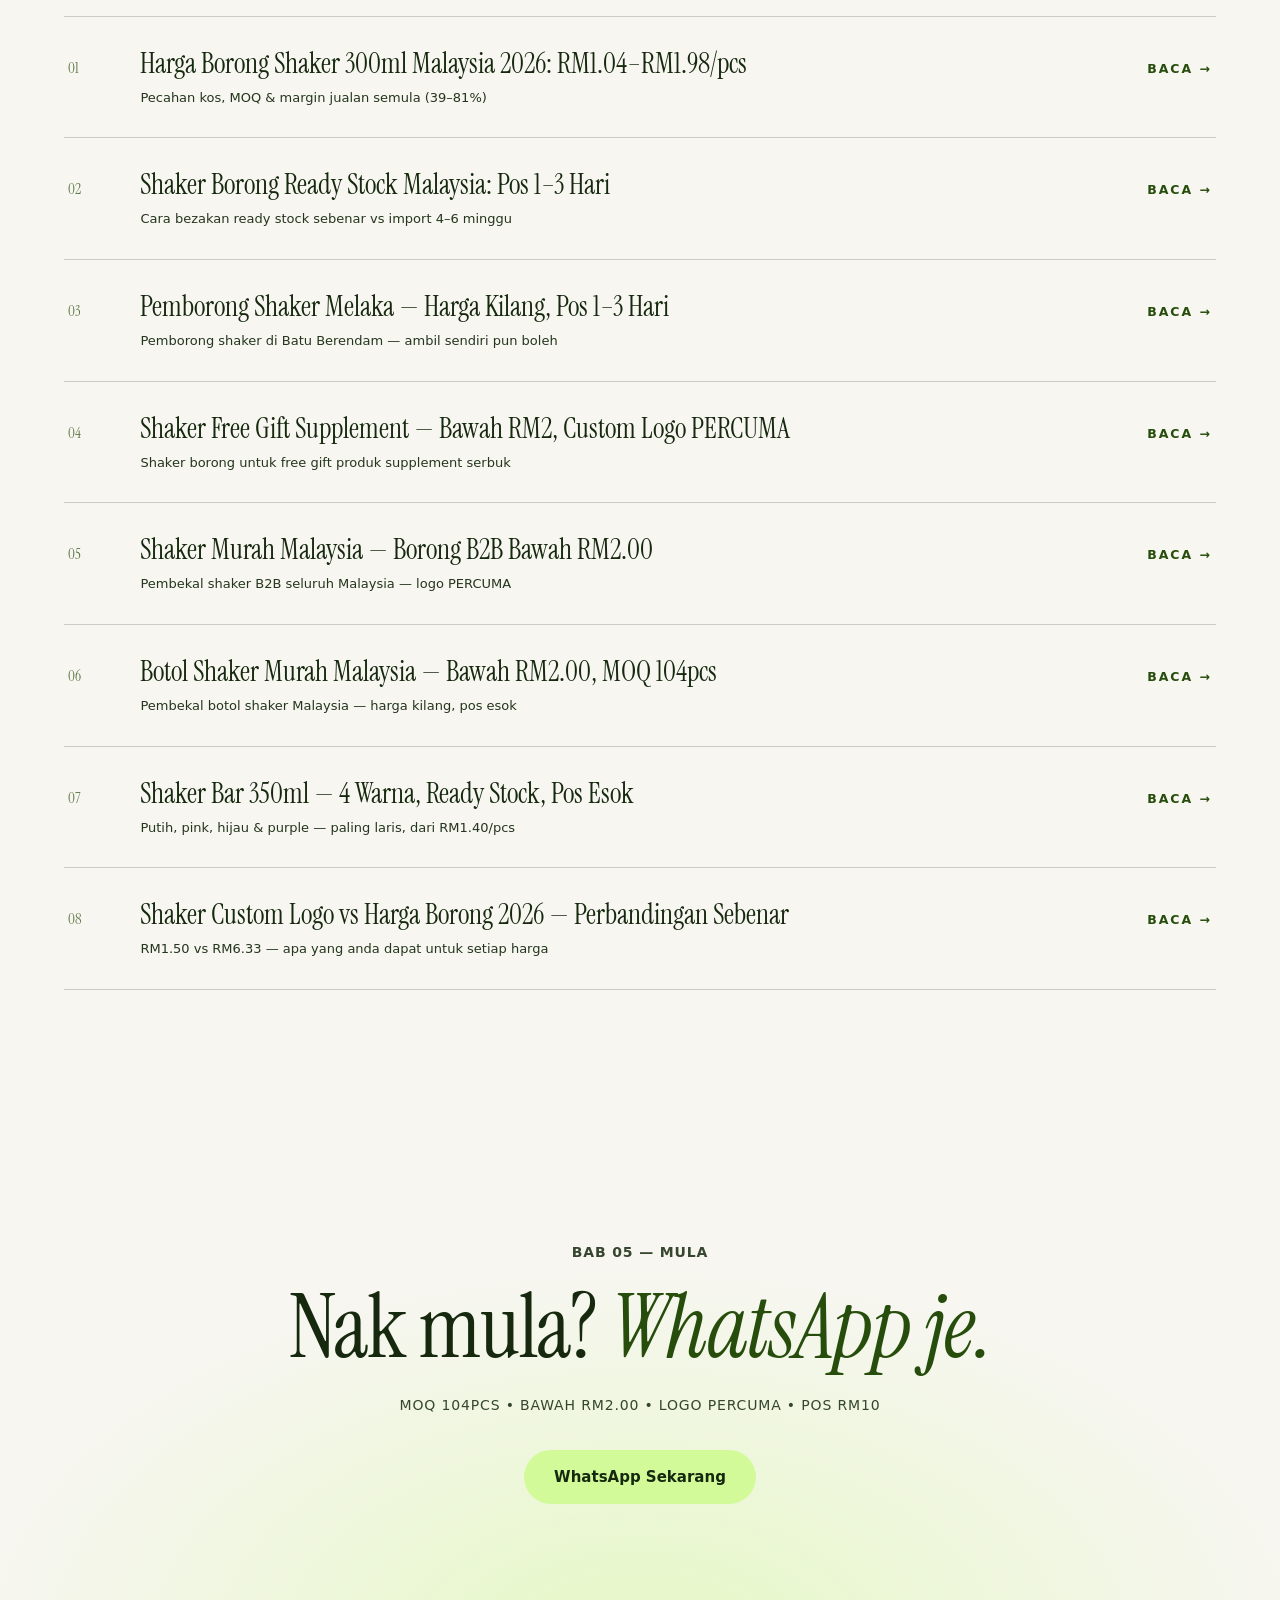
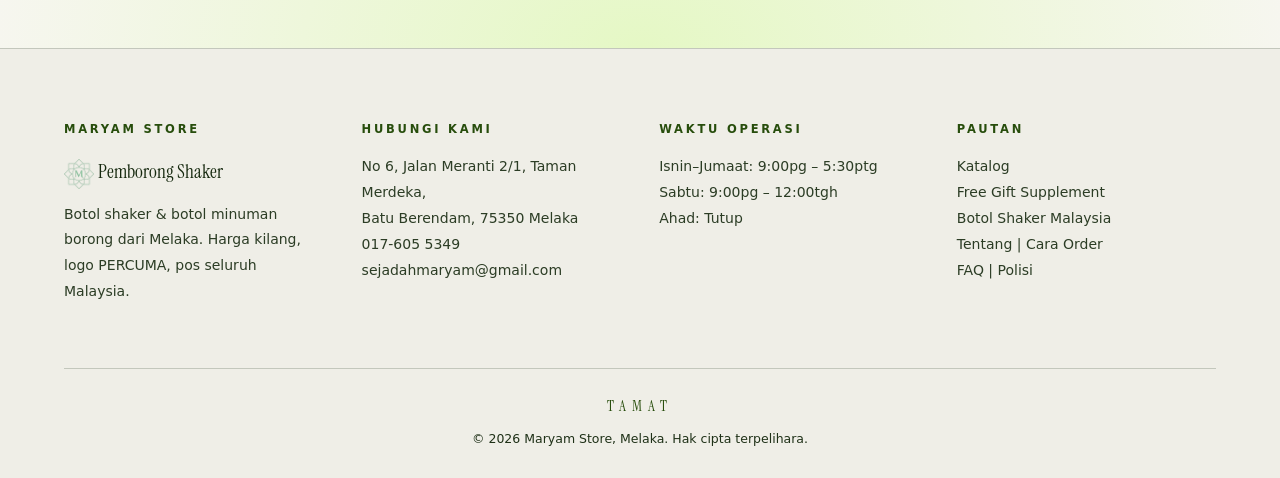
==== commit cc40e604: "GEO Kumpulan A: 4 pembetulan kesediaan AI + LCP A1. Pembilang statistik hantar nilai sebenar (100+/8" ====
--- a/index.html
+++ b/index.html
@@ -3,6 +3,7 @@
 <head>
 <meta charset="UTF-8">
 <meta name="viewport" content="width=device-width, initial-scale=1">
+<script>document.documentElement.classList.add('js')</script>
 <title>Borong Botol Shaker Malaysia — Harga Kilang &amp; Logo PERCUMA</title>
 <meta name="description" content="13+ jenis botol shaker &amp; botol minuman borong dari kilang di Melaka. Bawah RM2.00/pcs, MOQ 104pcs, logo PERCUMA, pos seluruh Malaysia. WhatsApp 017-6055349.">
 <meta property="og:type" content="website">
@@ -63,8 +64,9 @@
 .wrap{max-width:var(--max);margin:0 auto;padding:0 var(--pad)}
 .eyebrow{font-size:11.5px;letter-spacing:.26em;text-transform:uppercase;color:var(--accent);font-weight:600}
 .disp{font-family:var(--disp);font-weight:400;letter-spacing:-.015em;line-height:1.02}
-.reveal{opacity:0;transform:translateY(28px);filter:blur(6px);transition:opacity .9s var(--ease), transform .9s var(--ease), filter .9s var(--ease)}
-.reveal.in{opacity:1;transform:none;filter:none}
+.reveal{transition:opacity .9s var(--ease), transform .9s var(--ease), filter .9s var(--ease)}
+.js .reveal{opacity:0;transform:translateY(28px);filter:blur(6px)}
+.js .reveal.in{opacity:1;transform:none;filter:none}
 .reveal.d1{transition-delay:.12s}.reveal.d2{transition-delay:.24s}.reveal.d3{transition-delay:.36s}.reveal.d4{transition-delay:.48s}
 
 /* ---------- letterbox + progress + nav ---------- */
@@ -271,7 +273,7 @@
 }
 @media (prefers-reduced-motion:reduce){
   *{animation:none!important;transition:none!important}
-  .reveal{opacity:1;transform:none;filter:none}
+  .reveal,.js .reveal{opacity:1;transform:none;filter:none}
   html{scroll-behavior:auto}
 }
 
@@ -322,20 +324,20 @@
   <div class="hero-bg"></div>
   <div class="hero-veil"></div>
   <div class="hero-in wrap">
-    <p class="eyebrow reveal">Pemborong Botol Shaker — Melaka, Malaysia</p>
-    <h1 class="disp reveal d1">Botol shaker borong.<br><em>Harga kilang, logo percuma.</em></h1>
-    <p class="lead reveal d2">13+ jenis botol shaker &amp; botol minuman dari kilang di Melaka. Bawah RM2.00/pcs, MOQ 104pcs, ready stock pos esok.</p>
-    <div class="cta-row reveal d3">
+    <p class="eyebrow">Pemborong Botol Shaker — Melaka, Malaysia</p>
+    <h1 class="disp">Botol shaker borong.<br><em>Harga kilang, logo percuma.</em></h1>
+    <p class="lead">13+ jenis botol shaker &amp; botol minuman dari kilang di Melaka. Bawah RM2.00/pcs, MOQ 104pcs, ready stock pos esok.</p>
+    <div class="cta-row">
       <a class="btn btn-lime" href="https://wa.me/60176055349?text=Assalamualaikum%2C%20saya%20nak%20order%20borong">WhatsApp Sekarang</a>
       <a class="btn btn-ghost" href="#koleksi">Lihat koleksi ↓</a>
     </div>
-    <div class="hud reveal d4">
+    <div class="hud">
       <span>MOQ <b>104 pcs</b></span>
       <span>Bawah <b>RM2.00/pcs</b></span>
       <span>Logo <b>PERCUMA</b></span>
       <span>Pos <b>RM10 Semenanjung</b></span>
     </div>
-    <p style="margin-top:18px;font-size:12px;letter-spacing:.14em;text-transform:uppercase;color:rgba(22,41,15,.92)" class="reveal d4">No 6, Jalan Meranti 2/1, Taman Merdeka — Batu Berendam, Melaka</p>
+    <p style="margin-top:18px;font-size:12px;letter-spacing:.14em;text-transform:uppercase;color:rgba(22,41,15,.92)" >No 6, Jalan Meranti 2/1, Taman Merdeka — Batu Berendam, Melaka</p>
   </div>
   <div class="hero-side">Maryam Store — Pemborong Shaker, Melaka</div>
   <div class="scroll-cue"><i></i> Skrol</div>
@@ -362,10 +364,10 @@
 </section>
 
 <div class="stats">
-  <div class="stat"><div class="n" data-count="100" data-suffix="+">0</div><div class="l">Peniaga dilayan</div></div>
-  <div class="stat"><div class="n" data-count="8" data-suffix="/10">0</div><div class="l">Repeat buyer</div></div>
-  <div class="stat"><div class="n" data-count="13" data-suffix="+">0</div><div class="l">Jenis botol</div></div>
-  <div class="stat"><div class="n" data-count="104" data-suffix="pcs">0</div><div class="l">MOQ minimum</div></div>
+  <div class="stat"><div class="n" data-count="100" data-suffix="+">100+</div><div class="l">Peniaga dilayan</div></div>
+  <div class="stat"><div class="n" data-count="8" data-suffix="/10">8/10</div><div class="l">Repeat buyer</div></div>
+  <div class="stat"><div class="n" data-count="13" data-suffix="+">13+</div><div class="l">Jenis botol</div></div>
+  <div class="stat"><div class="n" data-count="104" data-suffix="pcs">104pcs</div><div class="l">MOQ minimum</div></div>
 </div>
 
 <section class="chap" id="koleksi">
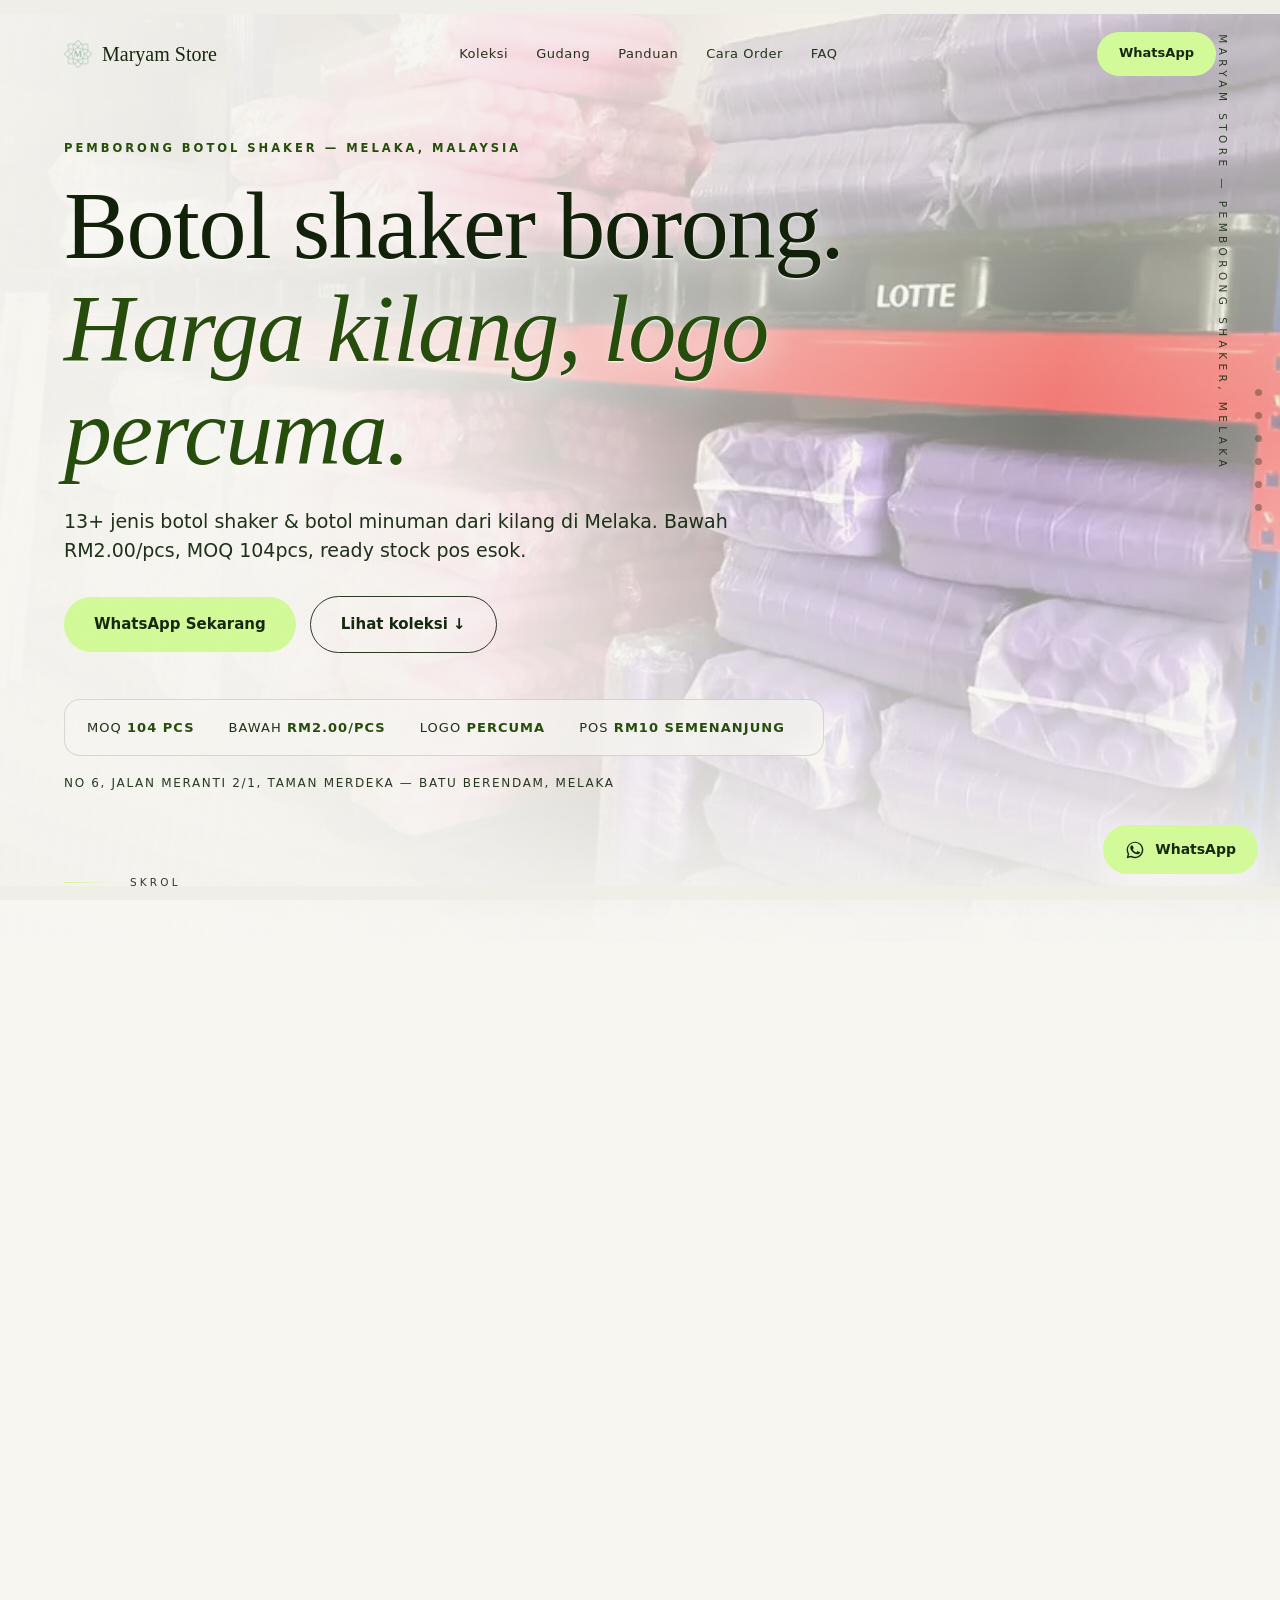
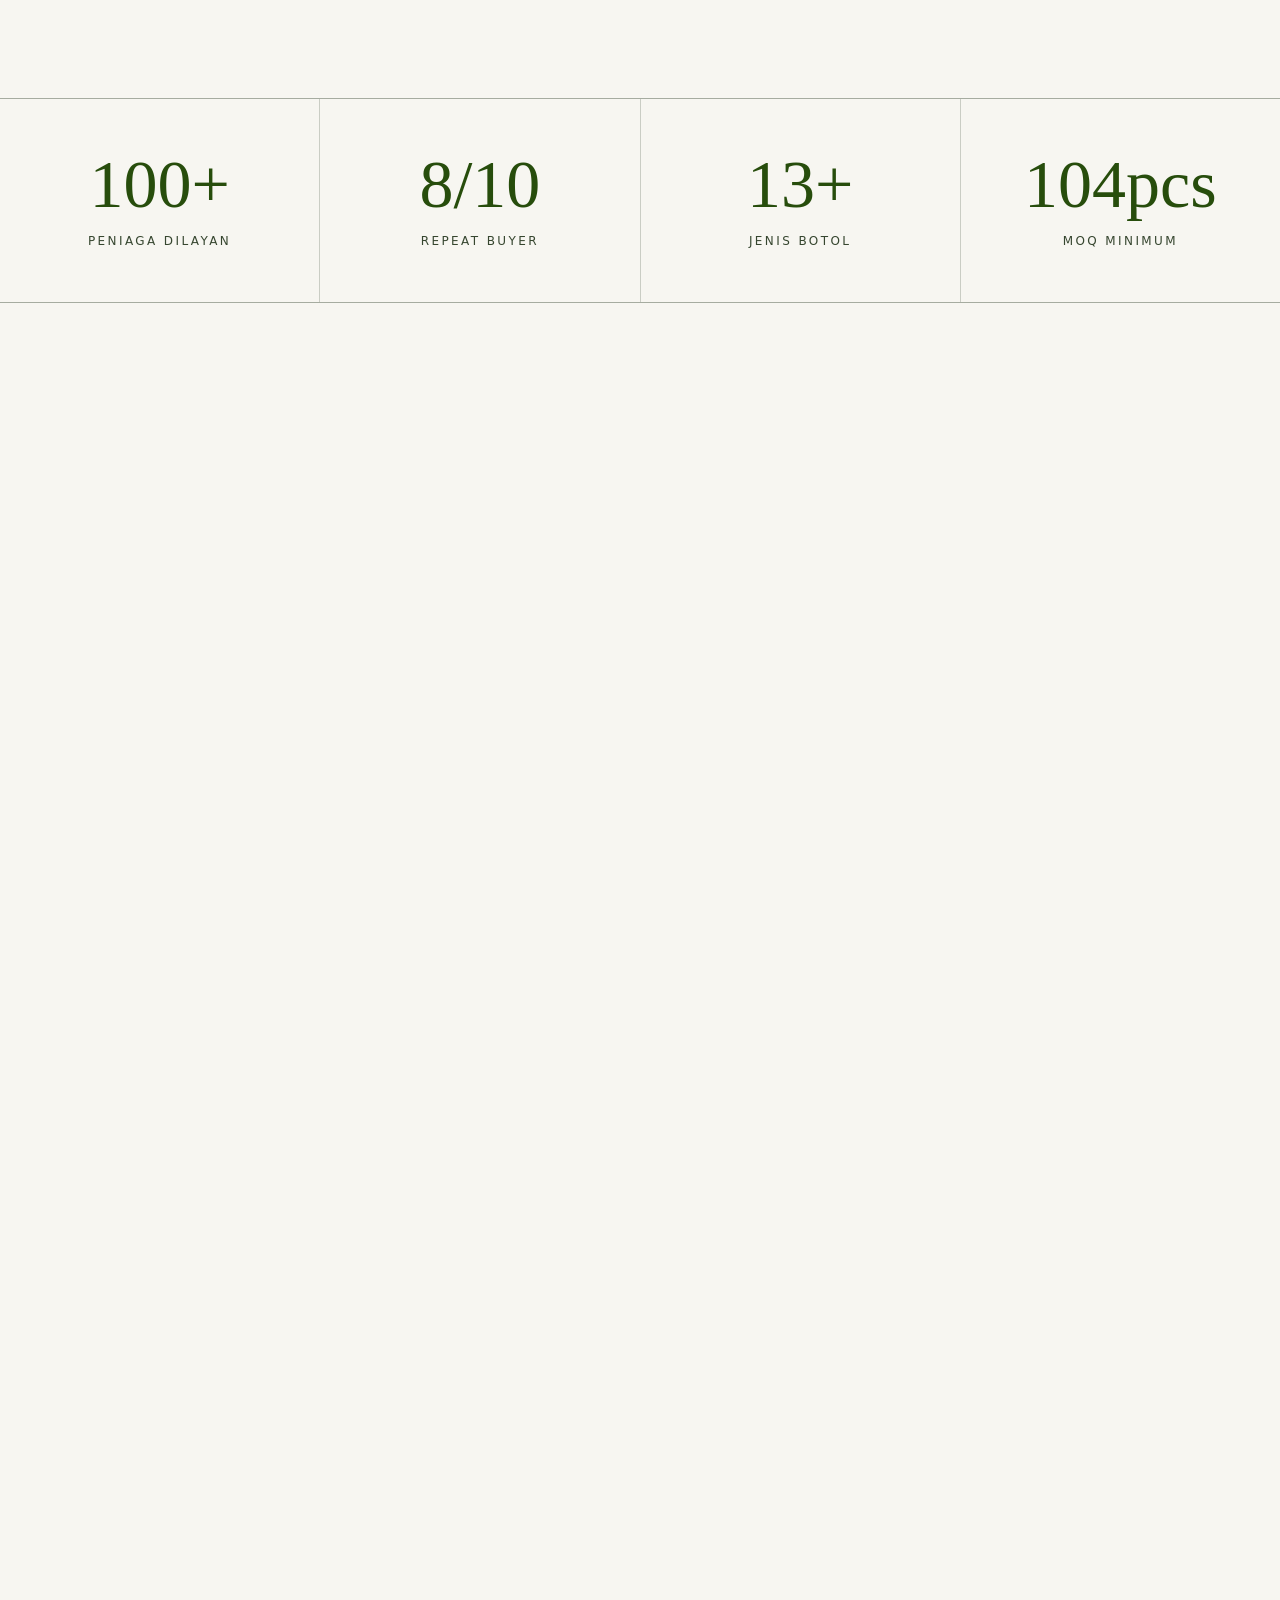
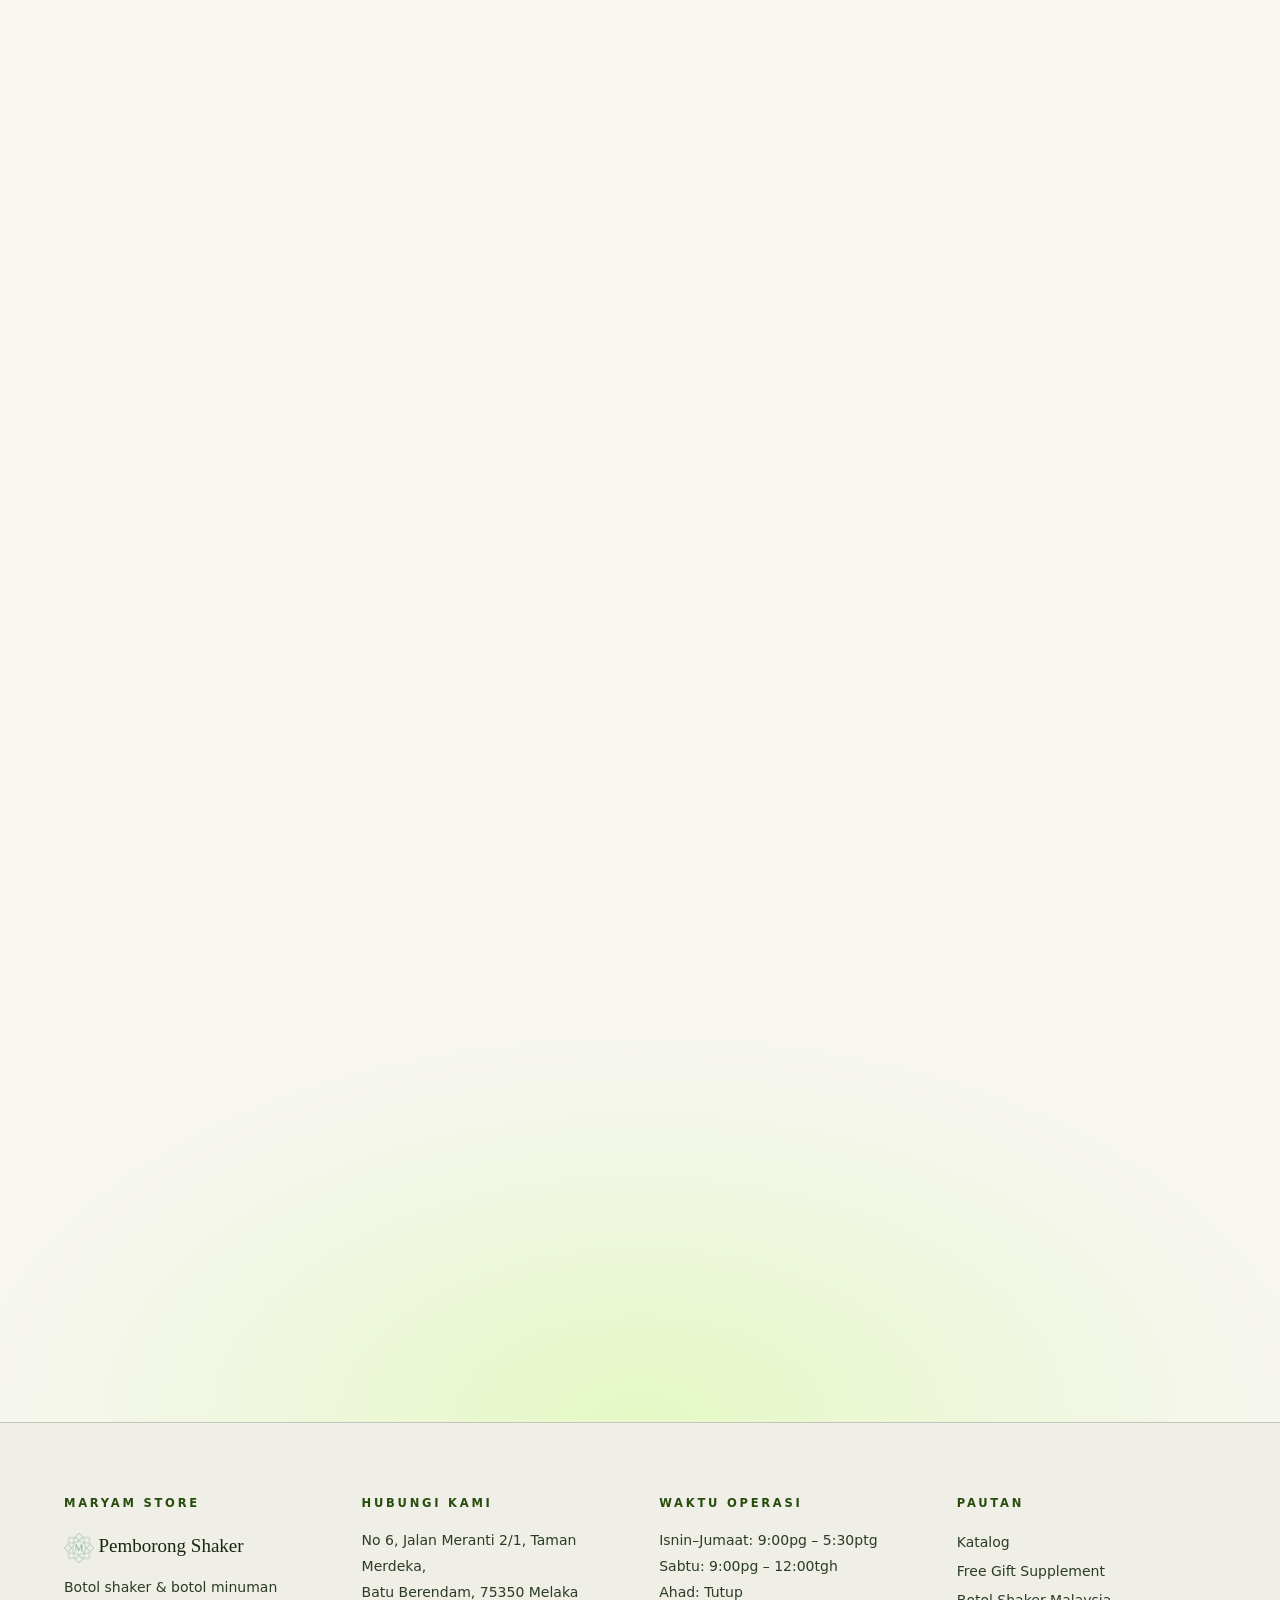
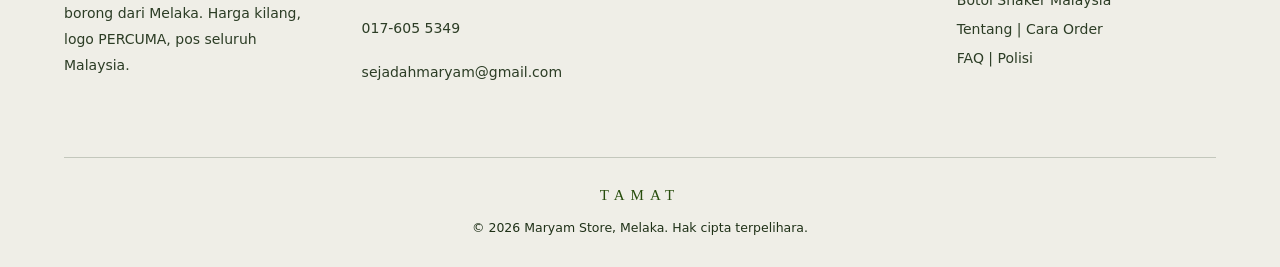
==== commit 82eb3950: "Mobile: fon hos sendiri, pixel ditunda, defer skrip, sasaran sentuh Punca thread utama tersekat pada" ====
--- a/index.html
+++ b/index.html
@@ -15,24 +15,46 @@
 <meta name="twitter:card" content="summary_large_image">
 <link rel="canonical" href="https://borongshaker.com/">
 <link rel="icon" href="/favicon.ico">
-<link rel="preload" as="image" href="/images/hero-gudang-full.webp" fetchpriority="high">
-<link rel="preconnect" href="https://fonts.googleapis.com">
-<link rel="preconnect" href="https://fonts.gstatic.com" crossorigin>
-<link href="https://fonts.googleapis.com/css2?family=Instrument+Serif:ital@0;1&display=swap" rel="stylesheet">
+
+<link rel="preload" as="font" type="font/woff2" href="/fonts/instrument-serif-400-latin.woff2" crossorigin>
 <script>
-!function(f,b,e,v,n,t,s)
-{if(f.fbq)return;n=f.fbq=function(){n.callMethod?
-n.callMethod.apply(n,arguments):n.queue.push(arguments)};
-if(!f._fbq)f._fbq=n;n.push=n;n.loaded=!0;n.version='2.0';
-n.queue=[];t=b.createElement(e);t.async=!0;
-t.src=v;s=b.getElementsByTagName(e)[0];s.parentNode.insertBefore(t,s)}(window,
-document,'script','https://connect.facebook.net/en_US/fbevents.js');
-fbq('init', '3054577544595377');
-fbq('track', 'PageView');
+/* Meta Pixel — ditunda sehingga halaman selesai dicat.
+   Menyekat thread utama sebelum cat pertama = LCP/TBT lebih teruk pada telefon.
+   PageView tetap dihantar (pada 'load' + idle), jadi penjejakan iklan tidak hilang. */
+(function(){
+  function loadPixel(){
+    if(window.fbq) return;
+    !function(f,b,e,v,n,t,s){if(f.fbq)return;n=f.fbq=function(){n.callMethod?
+    n.callMethod.apply(n,arguments):n.queue.push(arguments)};if(!f._fbq)f._fbq=n;
+    n.push=n;n.loaded=!0;n.version='2.0';n.queue=[];t=b.createElement(e);t.async=!0;
+    t.src=v;s=b.getElementsByTagName(e)[0];s.parentNode.insertBefore(t,s)}(window,
+    document,'script','https://connect.facebook.net/en_US/fbevents.js');
+    fbq('init','3054577544595377'); fbq('track','PageView');
+  }
+  if(document.readyState==='complete'){ loadPixel(); return; }
+  window.addEventListener('load', function(){
+    if('requestIdleCallback' in window){ requestIdleCallback(loadPixel,{timeout:2000}); }
+    else { setTimeout(loadPixel,1); }
+  });
+})();
 </script>
 <noscript><img height="1" width="1" style="display:none"
 src="https://www.facebook.com/tr?id=3054577544595377&ev=PageView&noscript=1"/></noscript>
 <style>
+/* ═══ Instrument Serif — HOS SENDIRI (elak CSS render-blocking pihak ketiga) ═══ */
+@font-face{font-family:'Instrument Serif';font-style:normal;font-weight:400;font-display:swap;
+src:url('/fonts/instrument-serif-400-latin.woff2') format('woff2');
+unicode-range:U+0000-00FF,U+0131,U+0152-0153,U+02BB-02BC,U+02C6,U+02DA,U+02DC,U+0304,U+0308,U+0329,U+2000-206F,U+20AC,U+2122,U+2191,U+2193,U+2212,U+2215,U+FEFF,U+FFFD}
+@font-face{font-family:'Instrument Serif';font-style:normal;font-weight:400;font-display:swap;
+src:url('/fonts/instrument-serif-400-latin-ext.woff2') format('woff2');
+unicode-range:U+0100-02BA,U+02BD-02C5,U+02C7-02CC,U+02CE-02D7,U+02DD-02FF,U+0304,U+0308,U+0329,U+1D00-1DBF,U+1E00-1E9F,U+1EF2-1EFF,U+2020,U+20A0-20AB,U+20AD-20C4,U+2113,U+2C60-2C7F,U+A720-A7FF}
+@font-face{font-family:'Instrument Serif';font-style:italic;font-weight:400;font-display:swap;
+src:url('/fonts/instrument-serif-400-italic-latin.woff2') format('woff2');
+unicode-range:U+0000-00FF,U+0131,U+0152-0153,U+02BB-02BC,U+02C6,U+02DA,U+02DC,U+0304,U+0308,U+0329,U+2000-206F,U+20AC,U+2122,U+2191,U+2193,U+2212,U+2215,U+FEFF,U+FFFD}
+@font-face{font-family:'Instrument Serif';font-style:italic;font-weight:400;font-display:swap;
+src:url('/fonts/instrument-serif-400-italic-latin-ext.woff2') format('woff2');
+unicode-range:U+0100-02BA,U+02BD-02C5,U+02C7-02CC,U+02CE-02D7,U+02DD-02FF,U+0304,U+0308,U+0329,U+1D00-1DBF,U+1E00-1E9F,U+1EF2-1EFF,U+2020,U+20A0-20AB,U+20AD-20C4,U+2113,U+2C60-2C7F,U+A720-A7FF}
+
 :root{
   --ink:#f7f6f1;
   --ink-2:#ffffff;
@@ -292,6 +314,11 @@
 @media (prefers-reduced-motion: reduce){
   *,*::before,*::after{animation-duration:.01ms!important;animation-iteration-count:1!important;transition-duration:.01ms!important;scroll-behavior:auto!important}
 }
+
+/* Pautan pengaki: sasaran sentuh cukup besar (WCAG 2.5.8, min 24px) */
+footer a,.cred-col a,.cred-links a,.cred-grid a{display:inline-block;min-height:24px;padding:4px 0;line-height:1.5}
+/* Pautan hubungi (telefon/e-mel): 44px — pelanggan menelefon dari telefon */
+footer a[href^="tel:"],footer a[href^="mailto:"]{display:inline-flex;align-items:center;min-height:44px;padding:6px 0}
 </style>
 <!-- Cloudflare Web Analytics --><script type='module' src='https://static.cloudflareinsights.com/beacon.min.js' data-cf-beacon='{"token": "6c96262fd3b8443f9a3ef1fd775b9cbe"}'></script><!-- End Cloudflare Web Analytics -->
 </head>
@@ -477,7 +504,7 @@
   WhatsApp
 </a>
 
-<script src="products.js"></script>
+<script src="products.js" defer></script>
 <script>
 (function(){
   var rm = window.matchMedia('(prefers-reduced-motion: reduce)').matches;
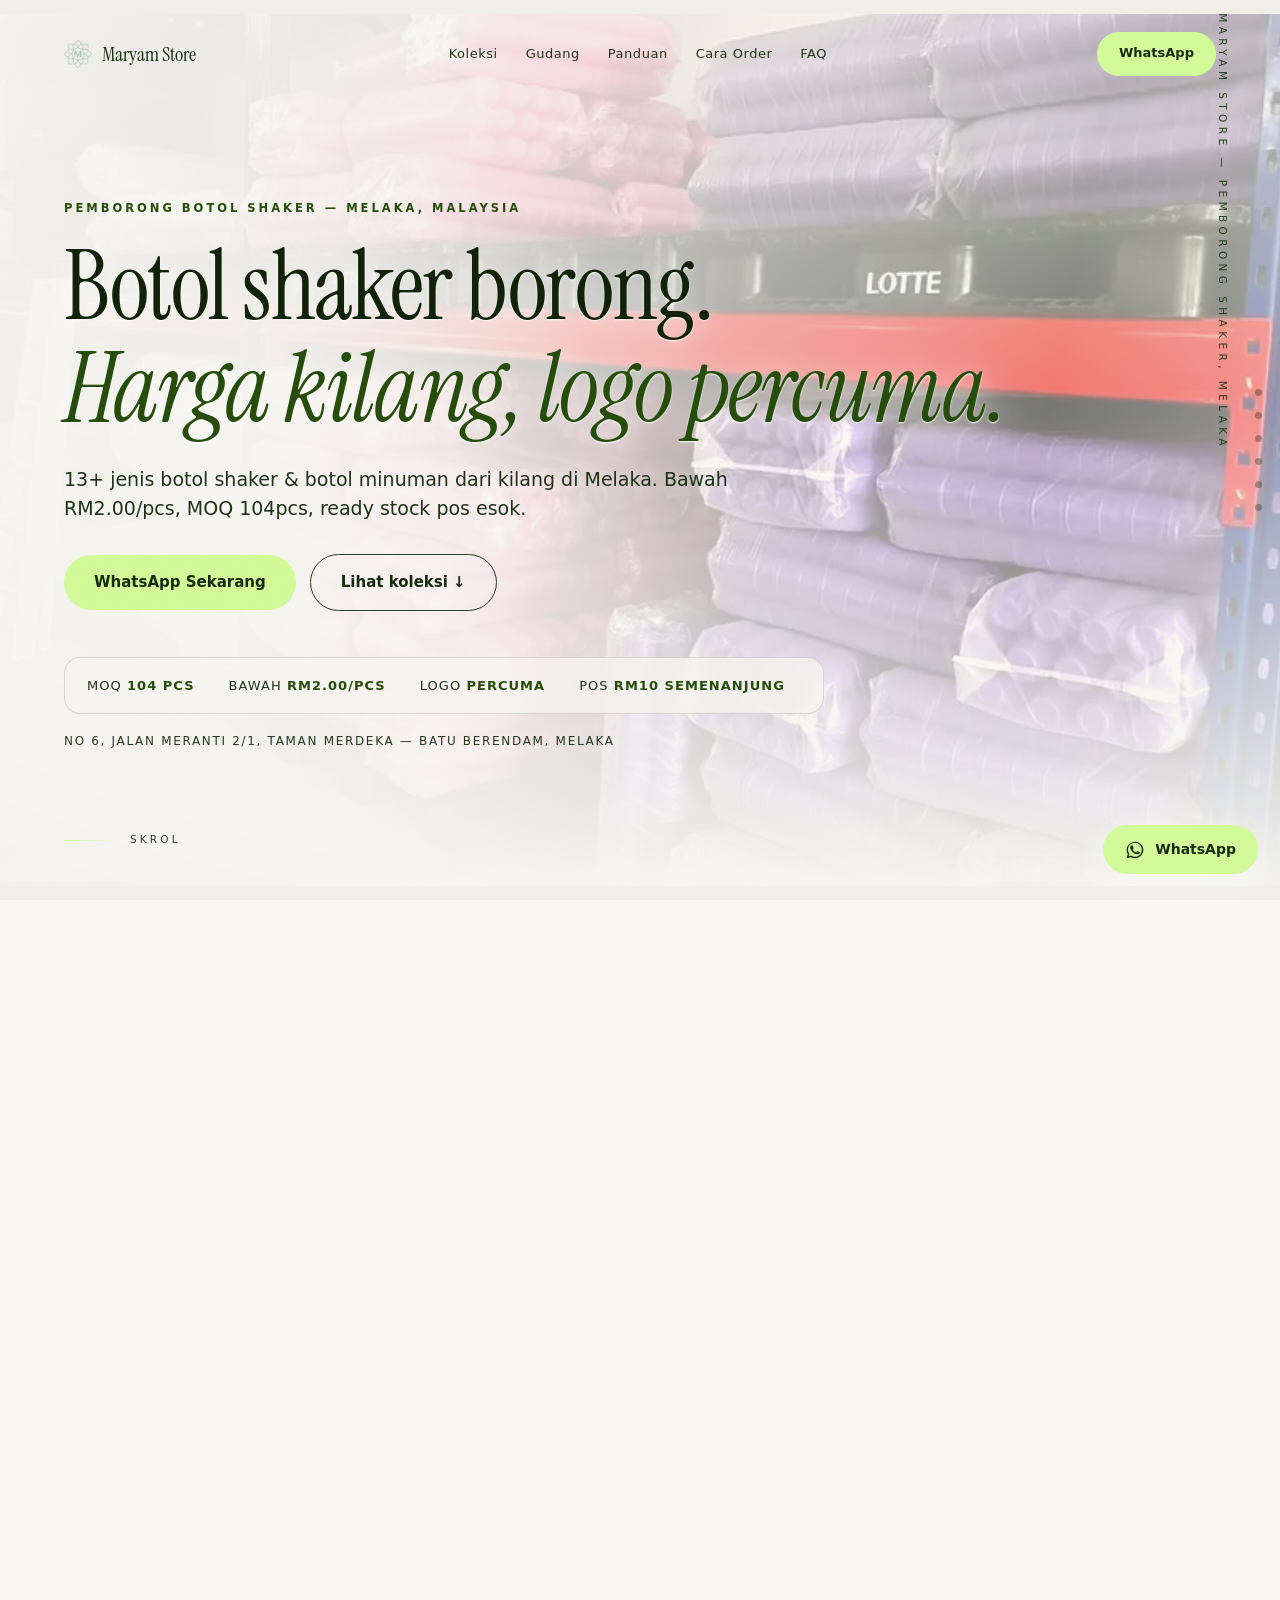
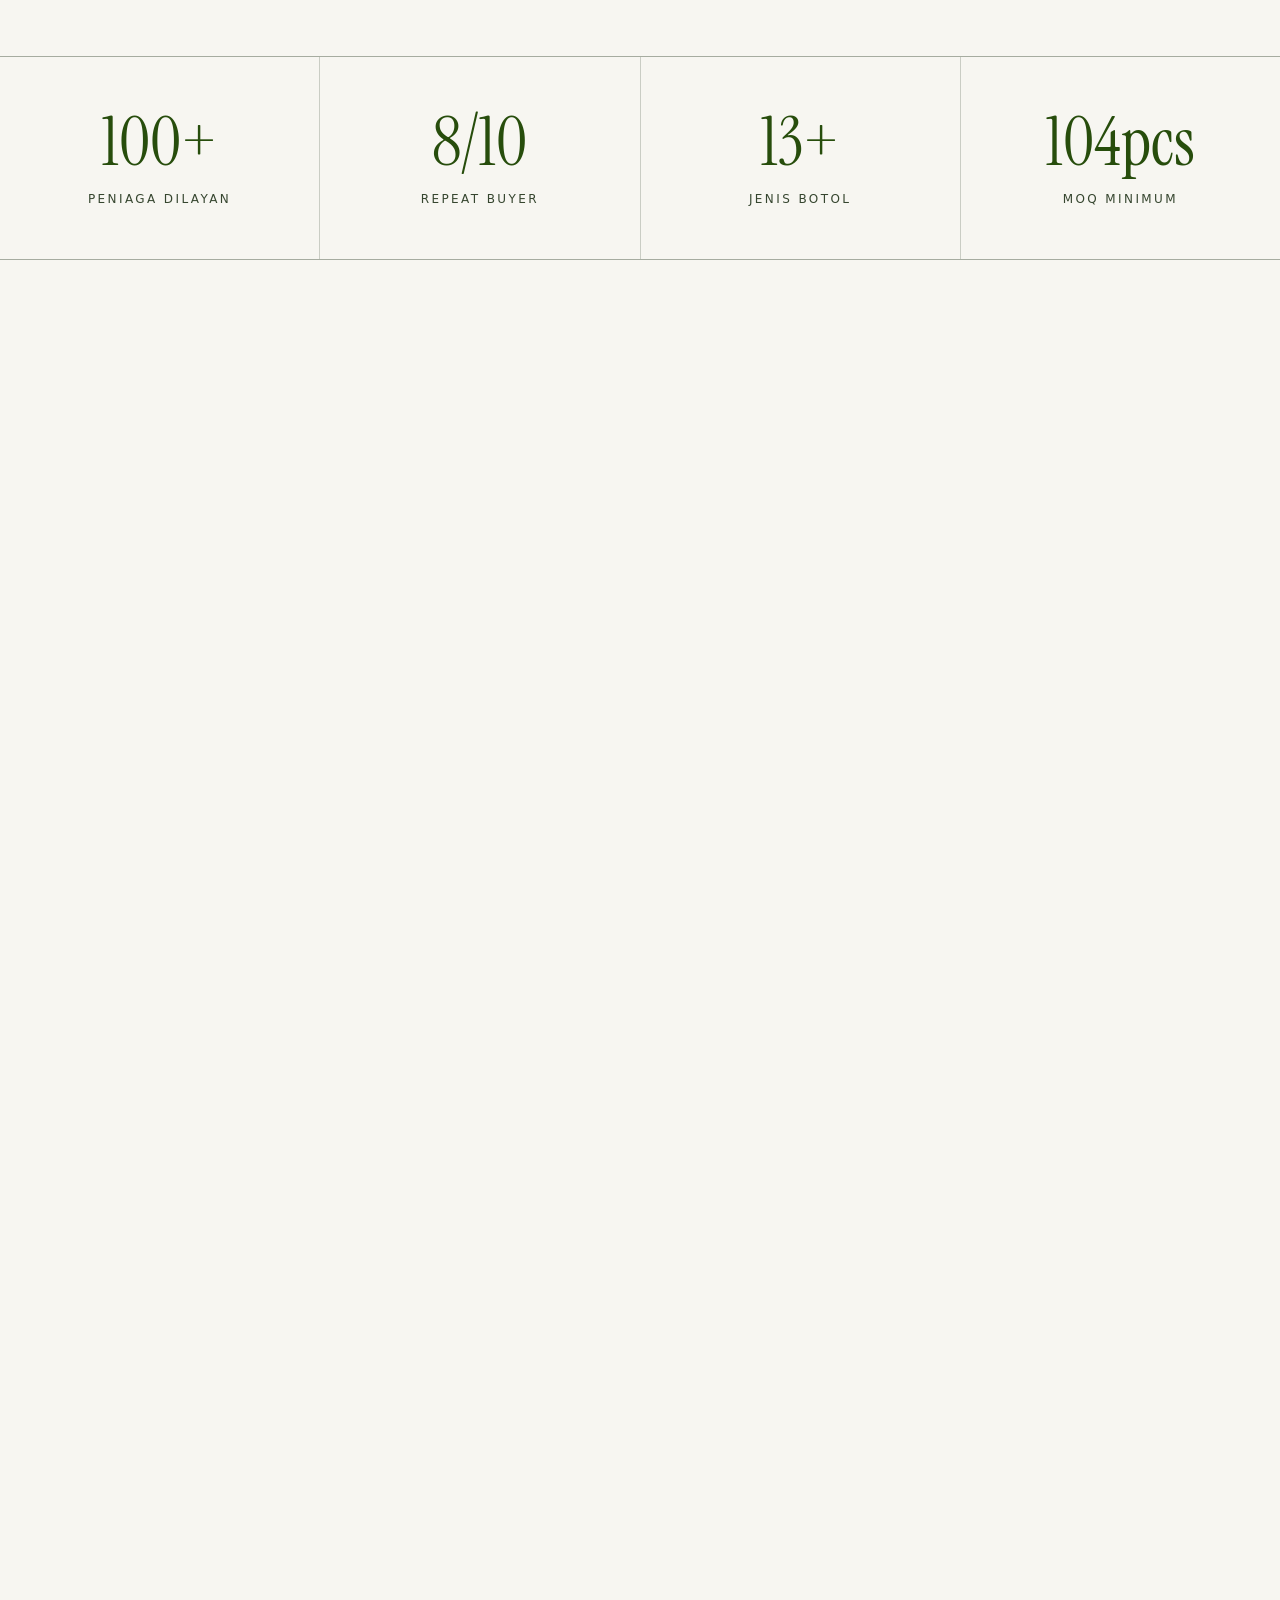
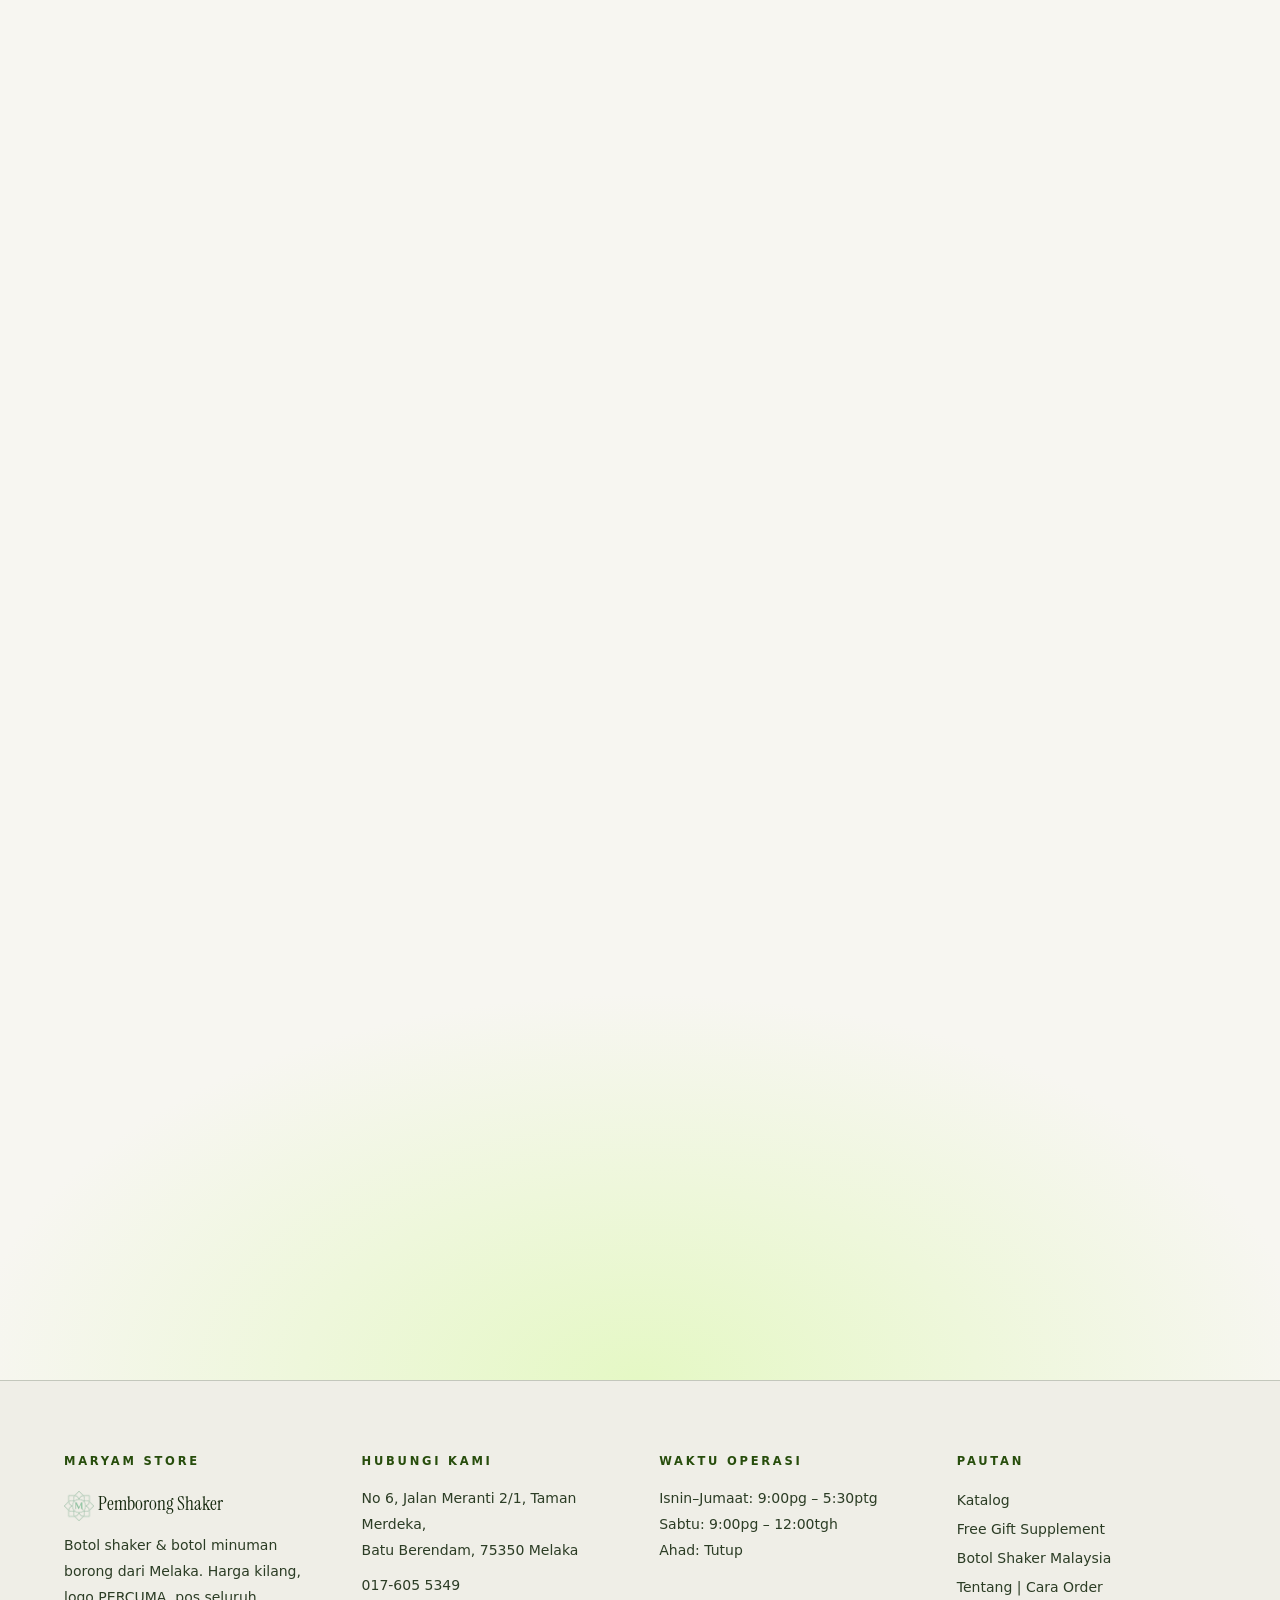
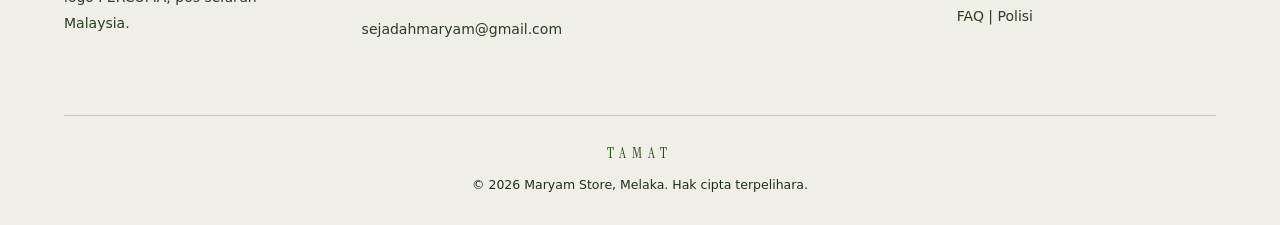
==== commit 63c3786f: "Tarik balik fon hos sendiri — CSP zon menyekatnya (font-src tanpa 'self') CSP zon borongshaker.com m" ====
--- a/index.html
+++ b/index.html
@@ -16,7 +16,9 @@
 <link rel="canonical" href="https://borongshaker.com/">
 <link rel="icon" href="/favicon.ico">
 
-<link rel="preload" as="font" type="font/woff2" href="/fonts/instrument-serif-400-latin.woff2" crossorigin>
+<link rel="preconnect" href="https://fonts.googleapis.com">
+<link rel="preconnect" href="https://fonts.gstatic.com" crossorigin>
+<link href="https://fonts.googleapis.com/css2?family=Instrument+Serif:ital@0;1&display=swap" rel="stylesheet">
 <script>
 /* Meta Pixel — ditunda sehingga halaman selesai dicat.
    Menyekat thread utama sebelum cat pertama = LCP/TBT lebih teruk pada telefon.
@@ -41,19 +43,6 @@
 <noscript><img height="1" width="1" style="display:none"
 src="https://www.facebook.com/tr?id=3054577544595377&ev=PageView&noscript=1"/></noscript>
 <style>
-/* ═══ Instrument Serif — HOS SENDIRI (elak CSS render-blocking pihak ketiga) ═══ */
-@font-face{font-family:'Instrument Serif';font-style:normal;font-weight:400;font-display:swap;
-src:url('/fonts/instrument-serif-400-latin.woff2') format('woff2');
-unicode-range:U+0000-00FF,U+0131,U+0152-0153,U+02BB-02BC,U+02C6,U+02DA,U+02DC,U+0304,U+0308,U+0329,U+2000-206F,U+20AC,U+2122,U+2191,U+2193,U+2212,U+2215,U+FEFF,U+FFFD}
-@font-face{font-family:'Instrument Serif';font-style:normal;font-weight:400;font-display:swap;
-src:url('/fonts/instrument-serif-400-latin-ext.woff2') format('woff2');
-unicode-range:U+0100-02BA,U+02BD-02C5,U+02C7-02CC,U+02CE-02D7,U+02DD-02FF,U+0304,U+0308,U+0329,U+1D00-1DBF,U+1E00-1E9F,U+1EF2-1EFF,U+2020,U+20A0-20AB,U+20AD-20C4,U+2113,U+2C60-2C7F,U+A720-A7FF}
-@font-face{font-family:'Instrument Serif';font-style:italic;font-weight:400;font-display:swap;
-src:url('/fonts/instrument-serif-400-italic-latin.woff2') format('woff2');
-unicode-range:U+0000-00FF,U+0131,U+0152-0153,U+02BB-02BC,U+02C6,U+02DA,U+02DC,U+0304,U+0308,U+0329,U+2000-206F,U+20AC,U+2122,U+2191,U+2193,U+2212,U+2215,U+FEFF,U+FFFD}
-@font-face{font-family:'Instrument Serif';font-style:italic;font-weight:400;font-display:swap;
-src:url('/fonts/instrument-serif-400-italic-latin-ext.woff2') format('woff2');
-unicode-range:U+0100-02BA,U+02BD-02C5,U+02C7-02CC,U+02CE-02D7,U+02DD-02FF,U+0304,U+0308,U+0329,U+1D00-1DBF,U+1E00-1E9F,U+1EF2-1EFF,U+2020,U+20A0-20AB,U+20AD-20C4,U+2113,U+2C60-2C7F,U+A720-A7FF}
 
 :root{
   --ink:#f7f6f1;
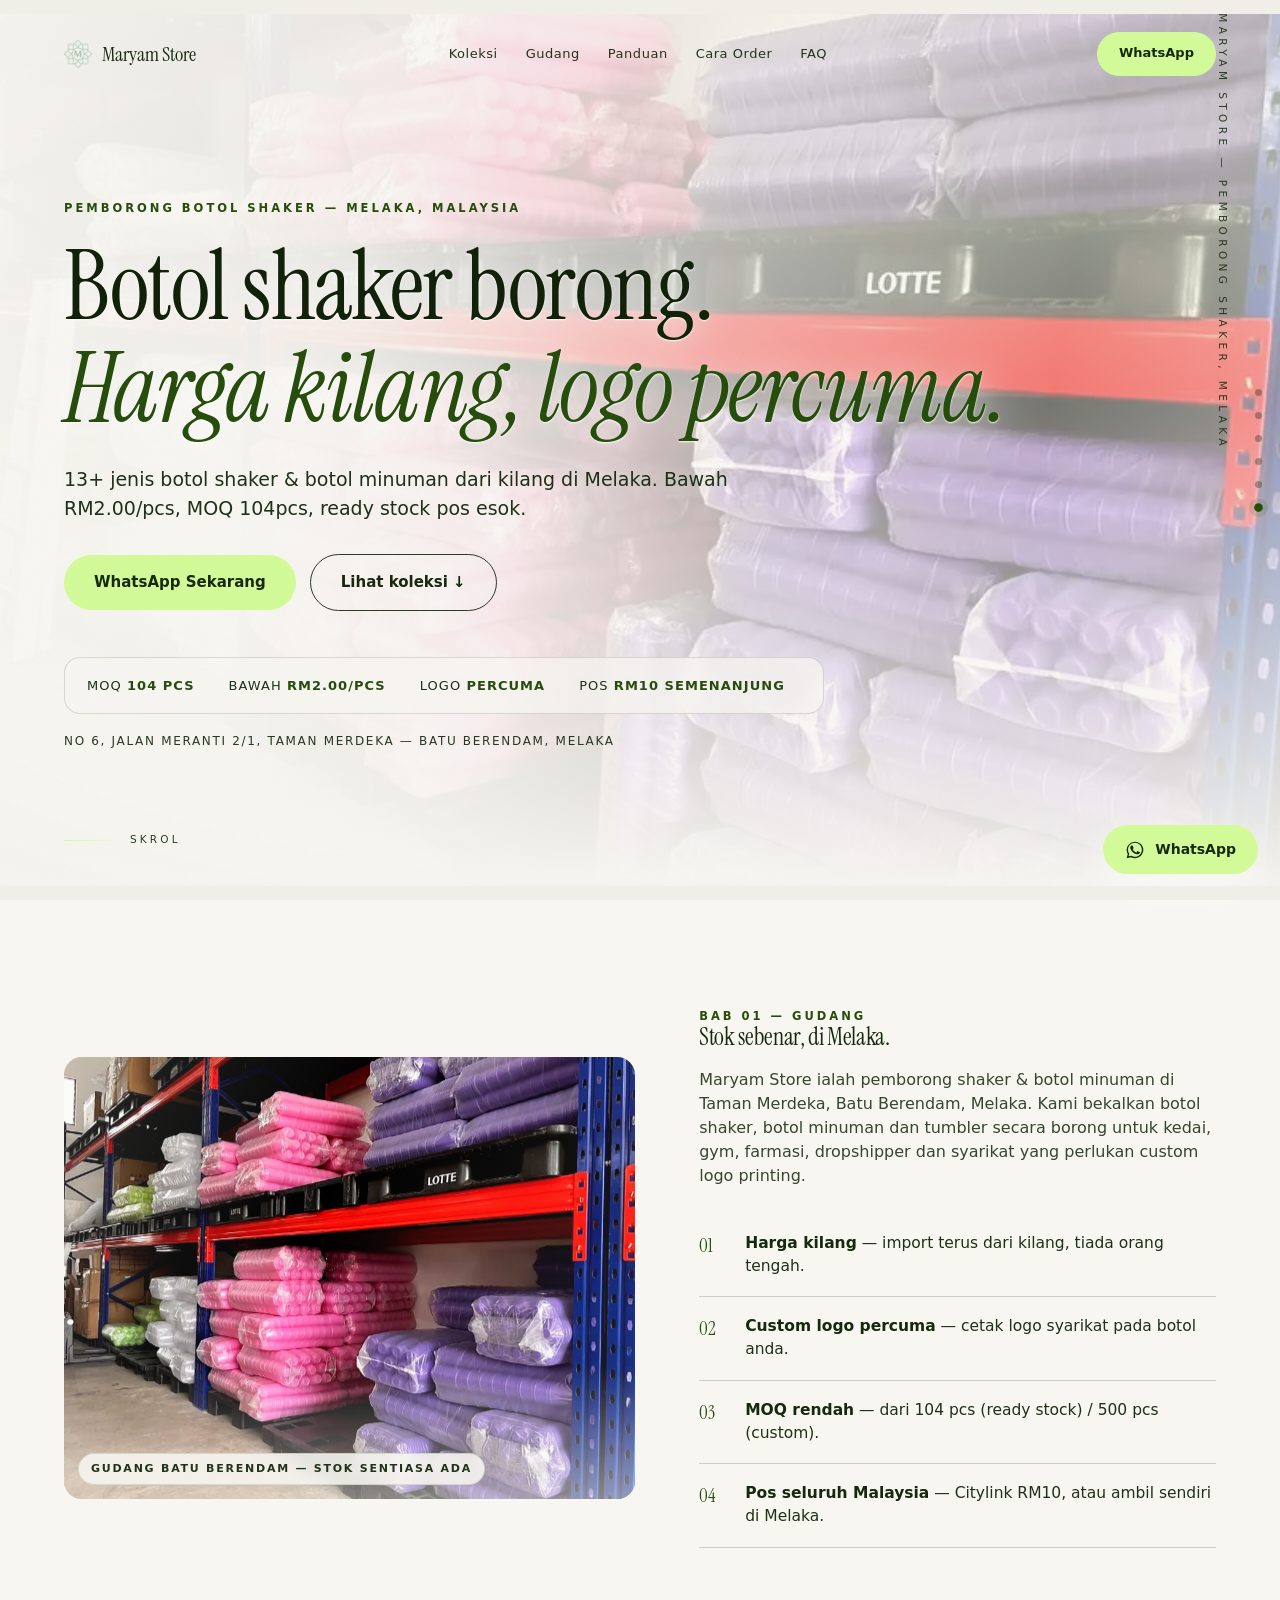
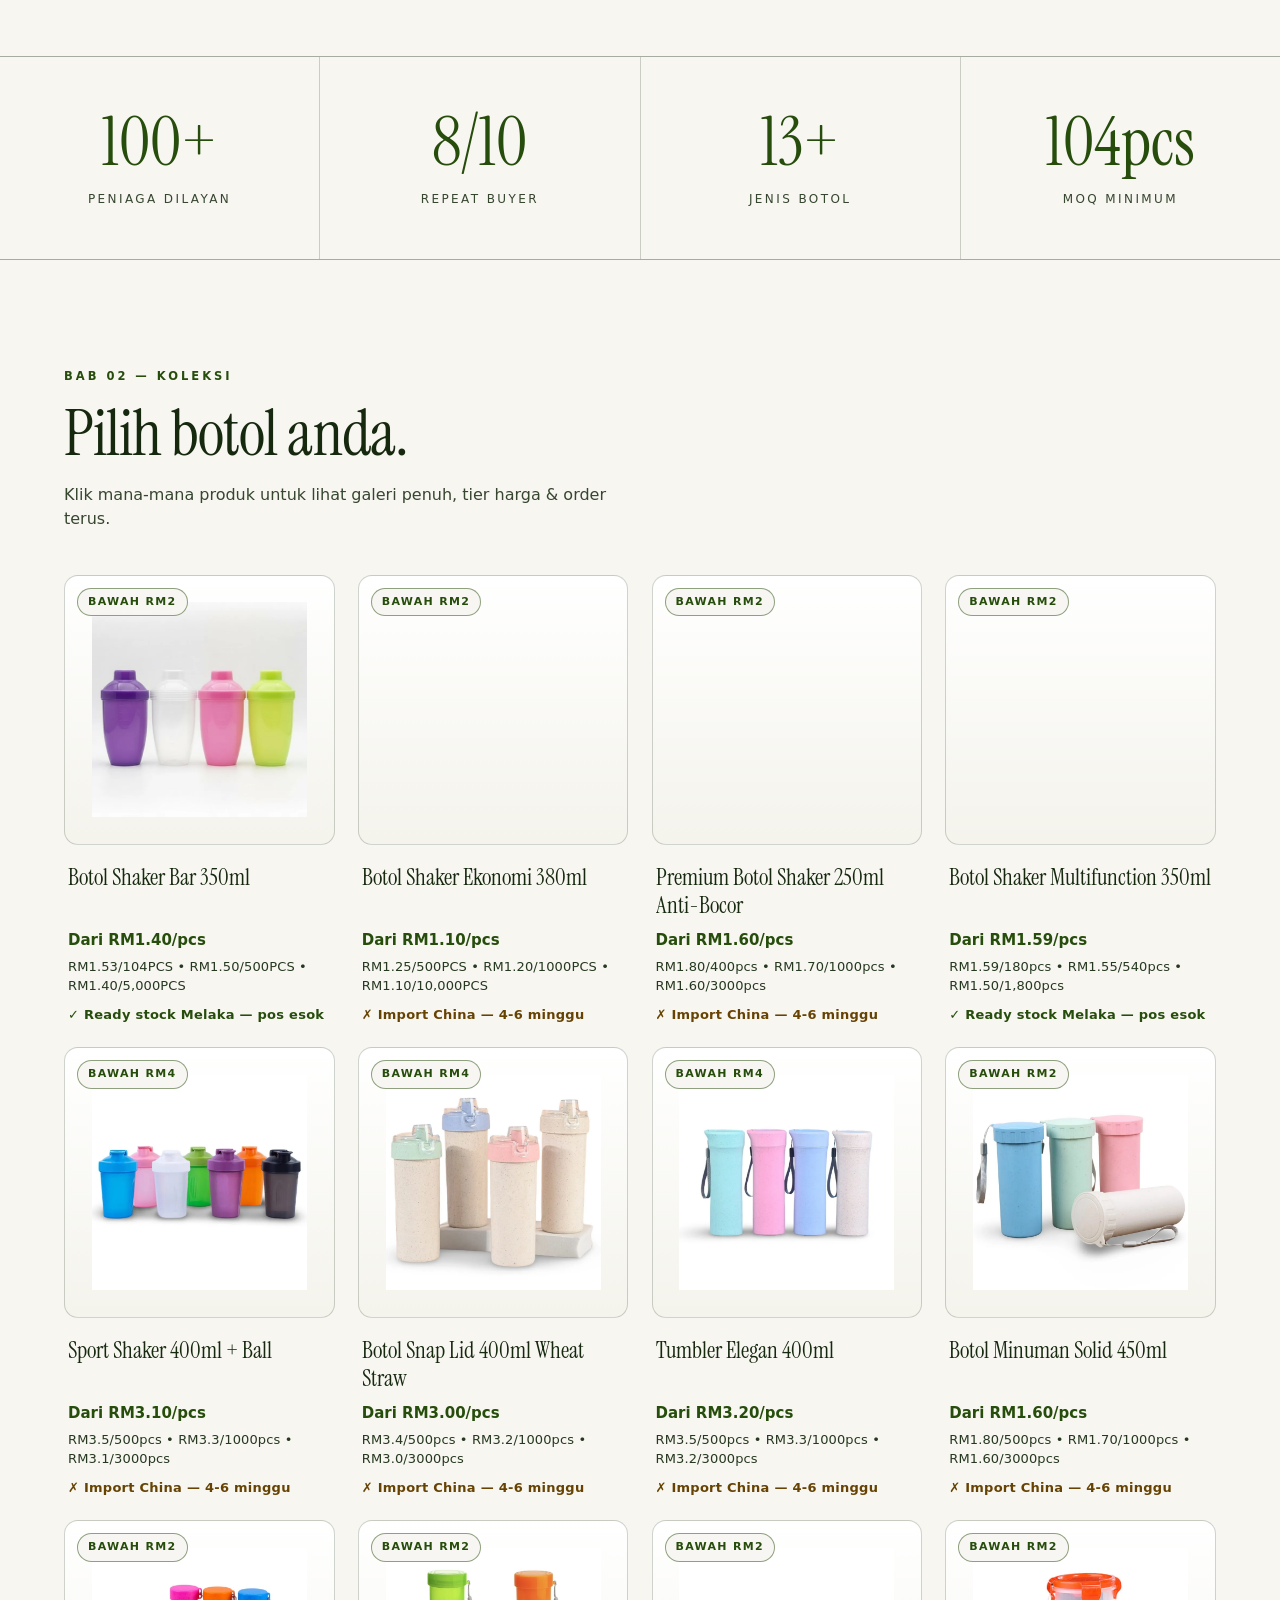
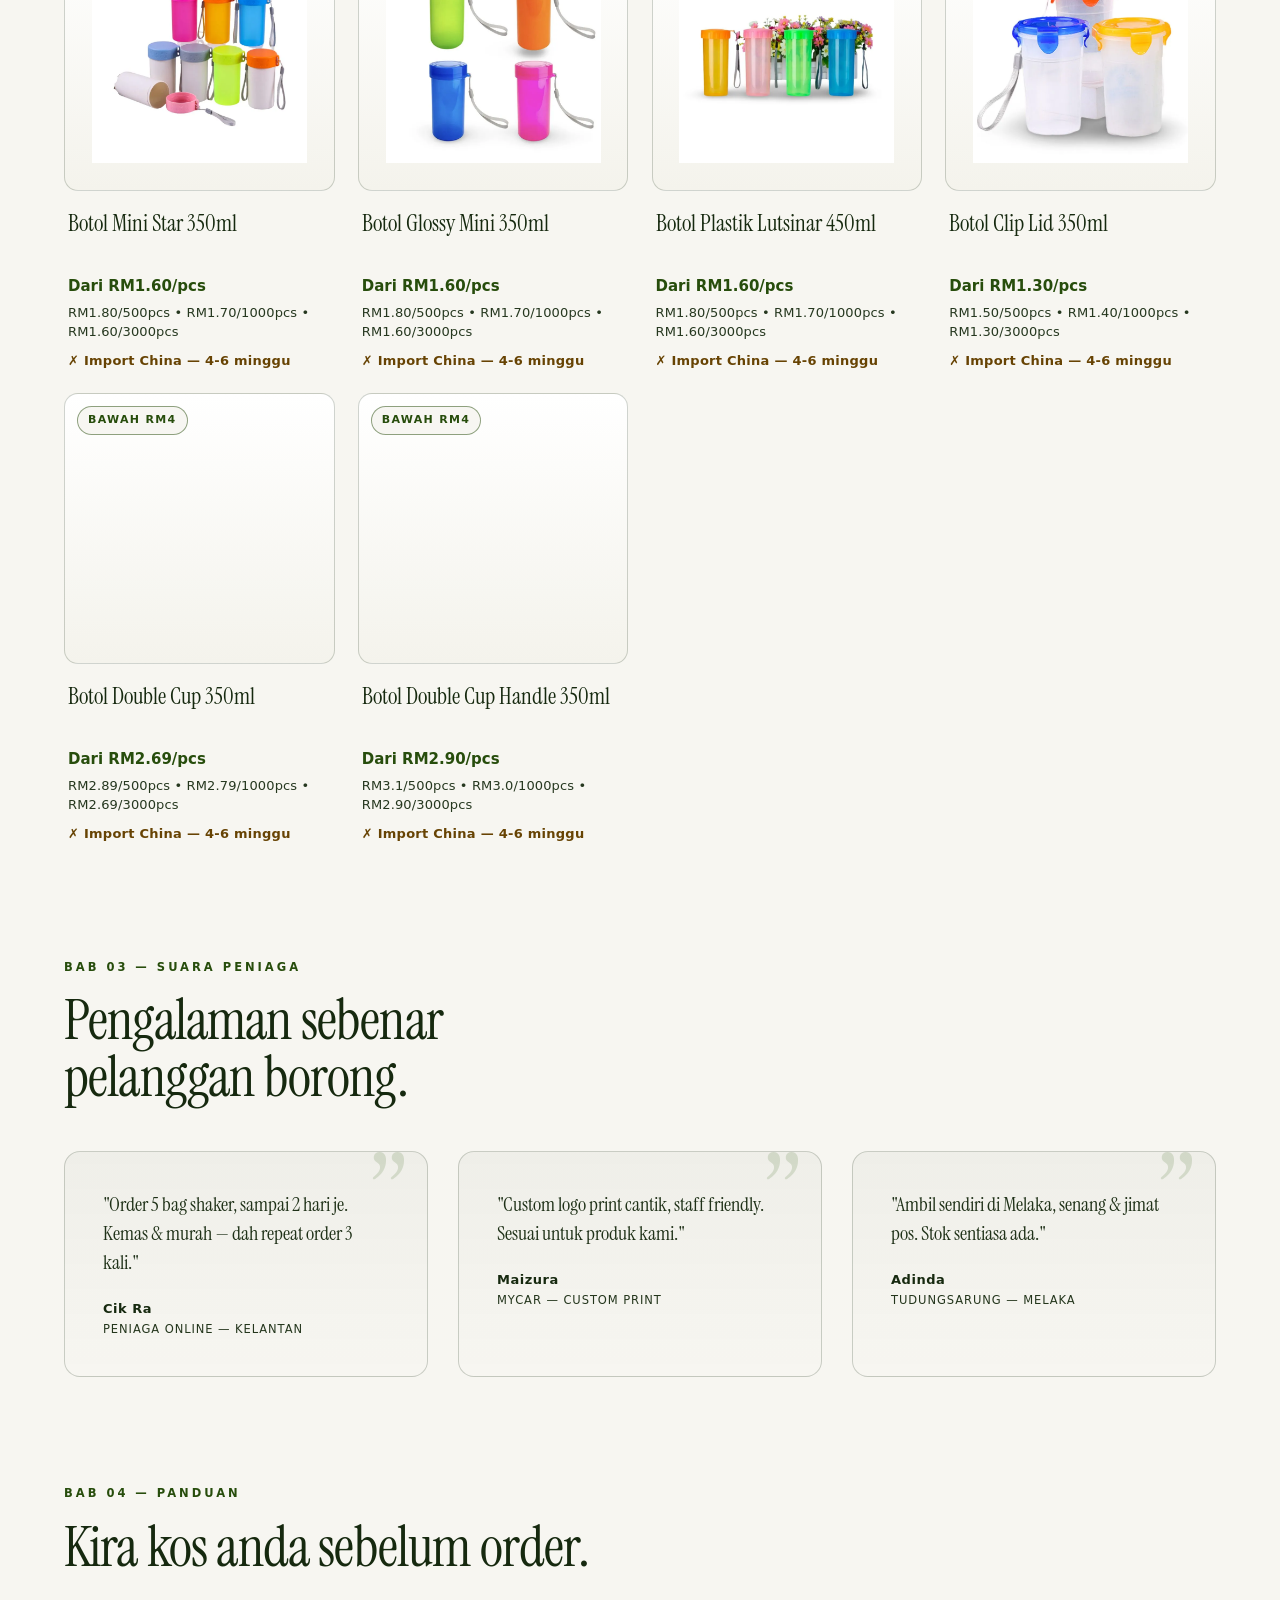
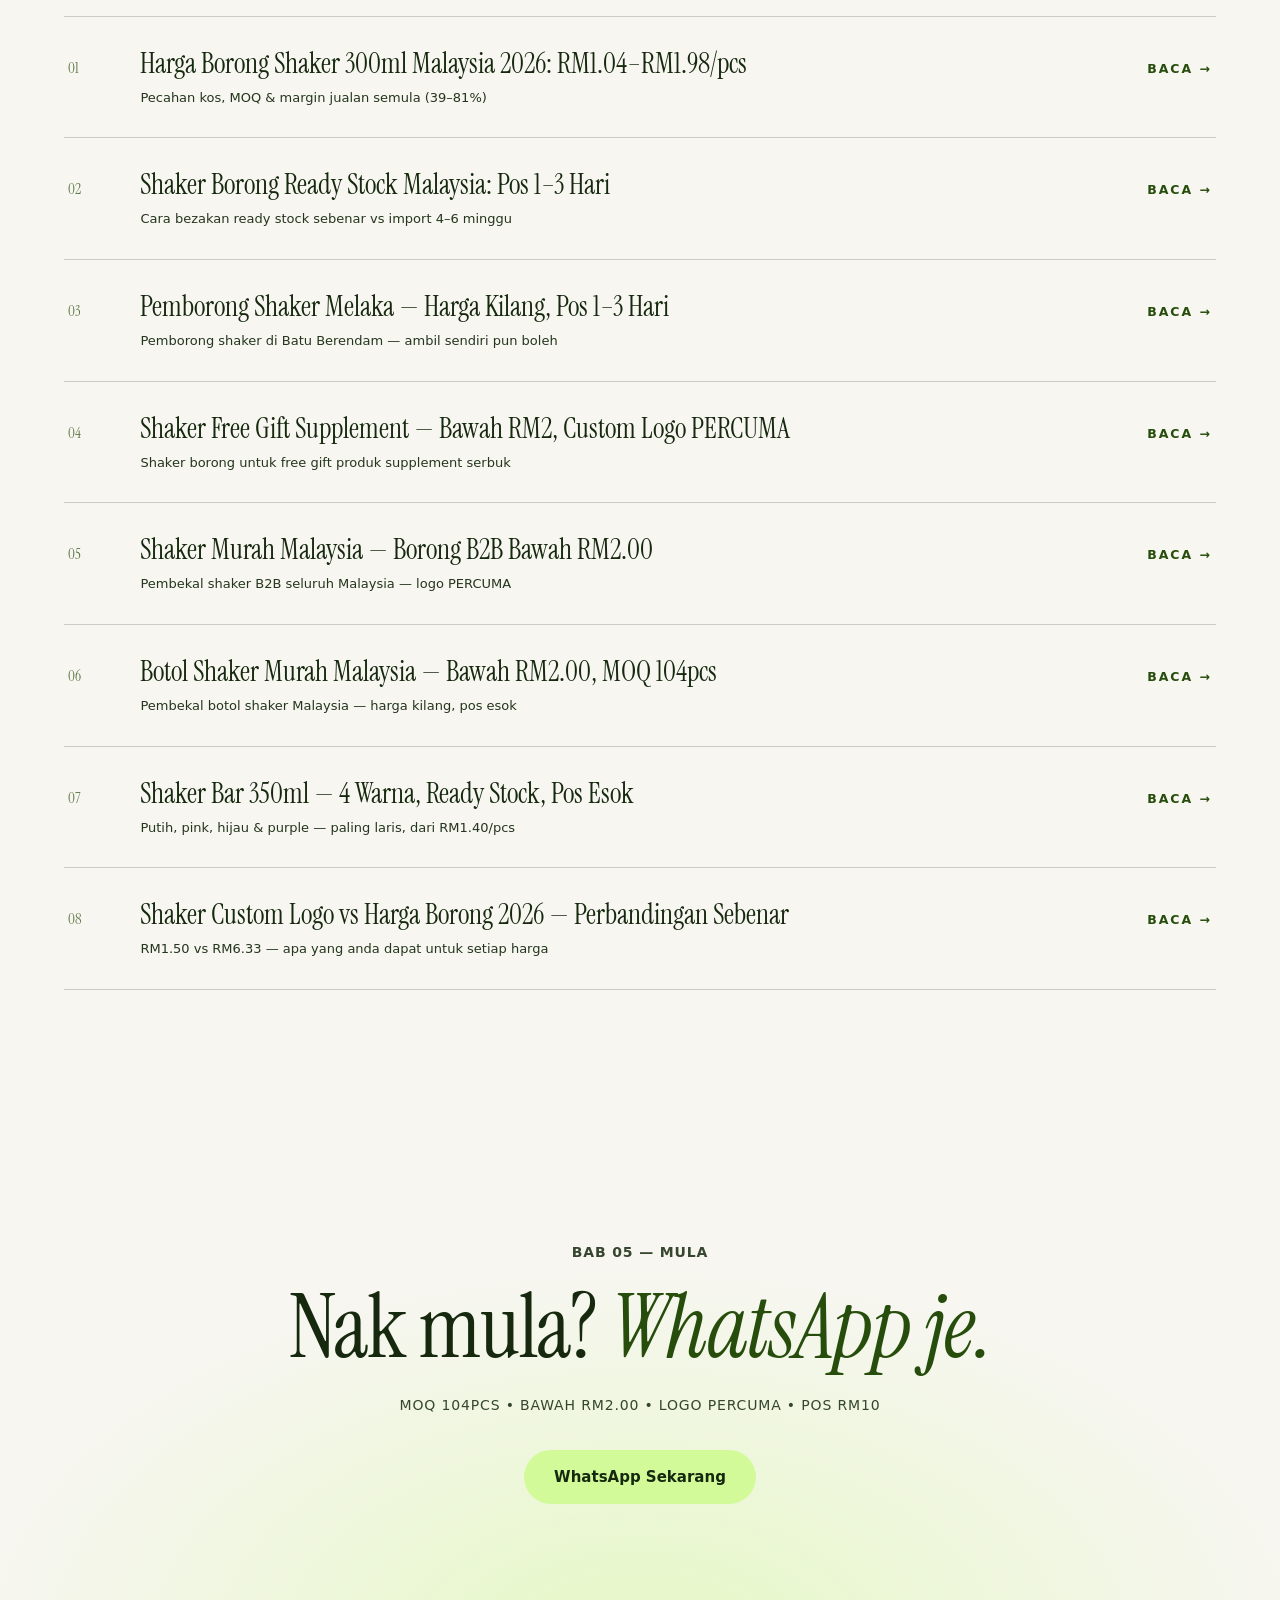
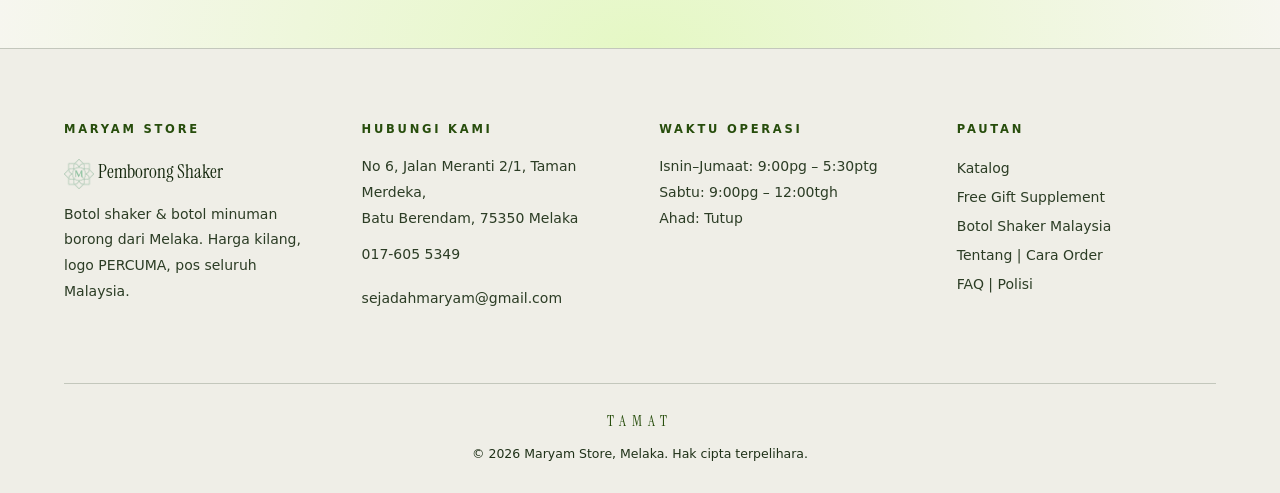
==== commit 2e09d861: "BETUL: defer pada products.js memecahkan reel produk + reveal Tambah defer pada products.js menyebab" ====
--- a/index.html
+++ b/index.html
@@ -493,7 +493,7 @@
   WhatsApp
 </a>
 
-<script src="products.js" defer></script>
+<script src="products.js"></script>
 <script>
 (function(){
   var rm = window.matchMedia('(prefers-reduced-motion: reduce)').matches;
